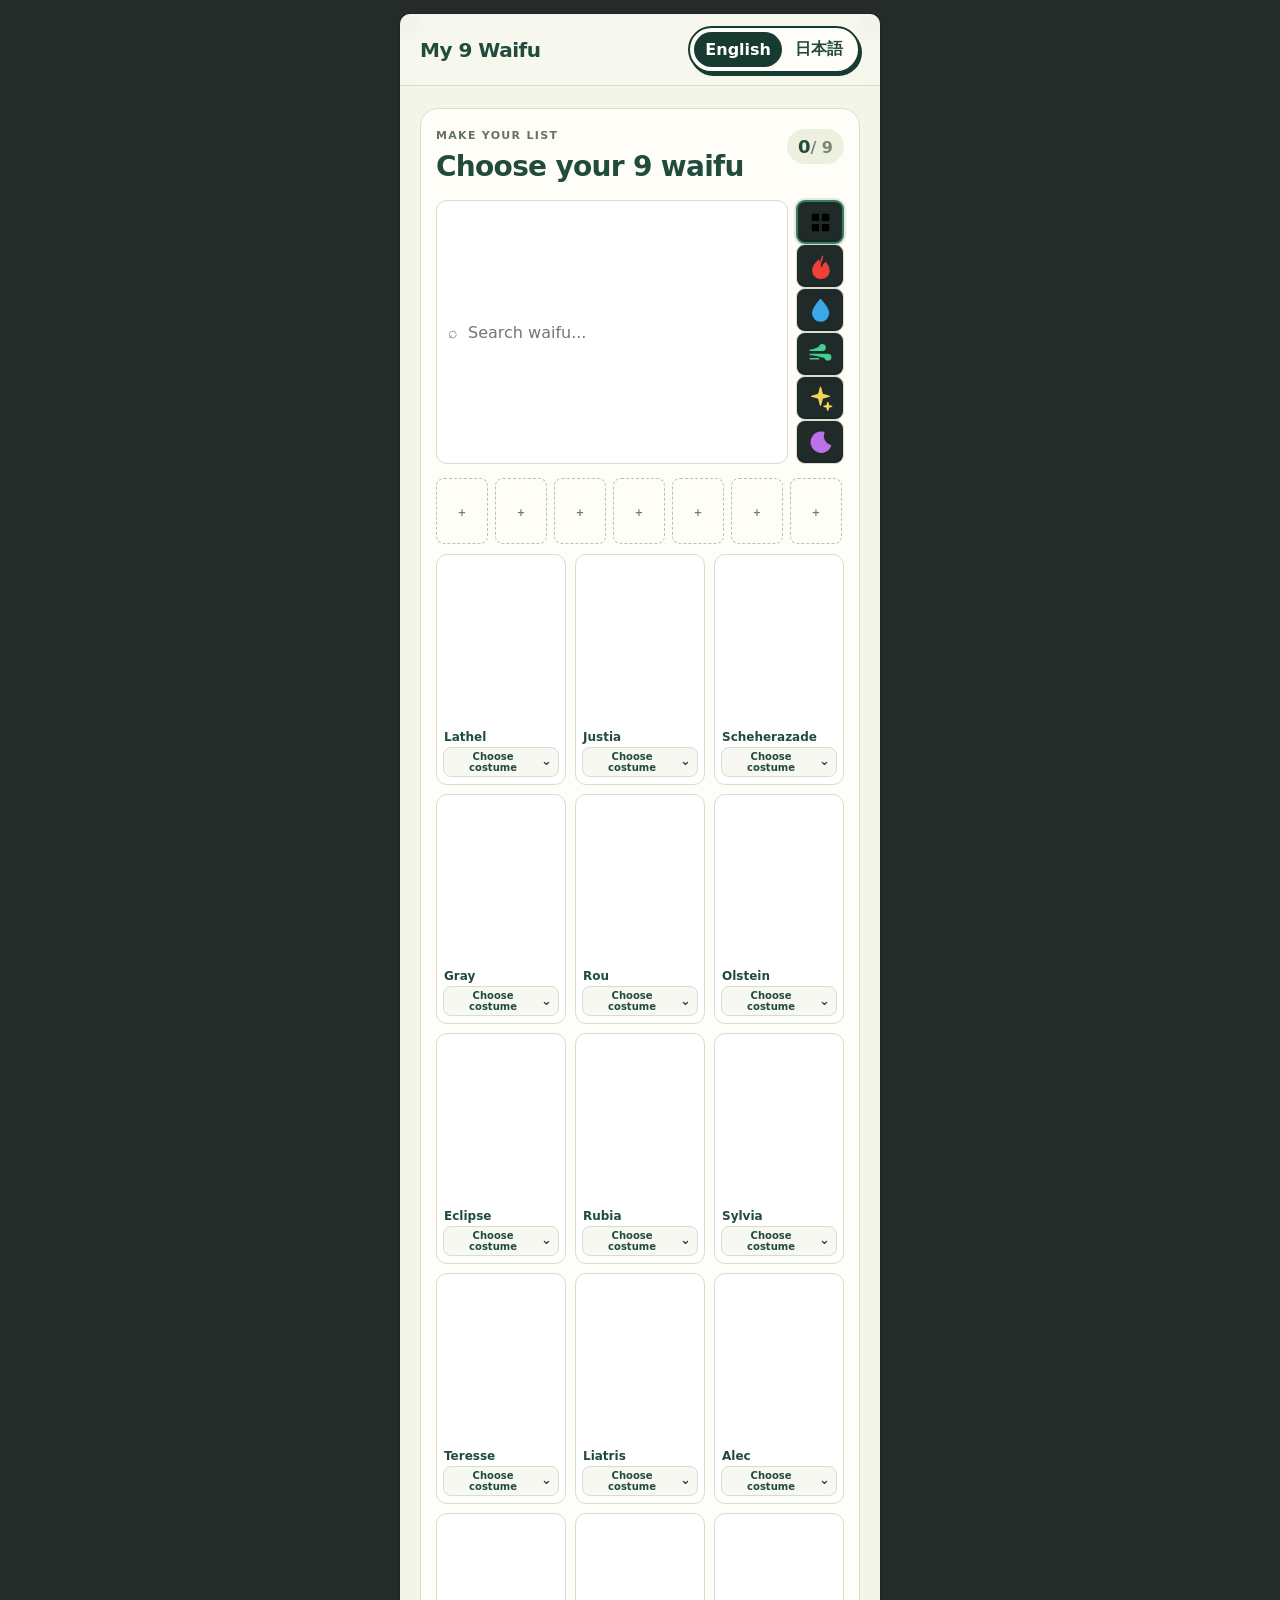
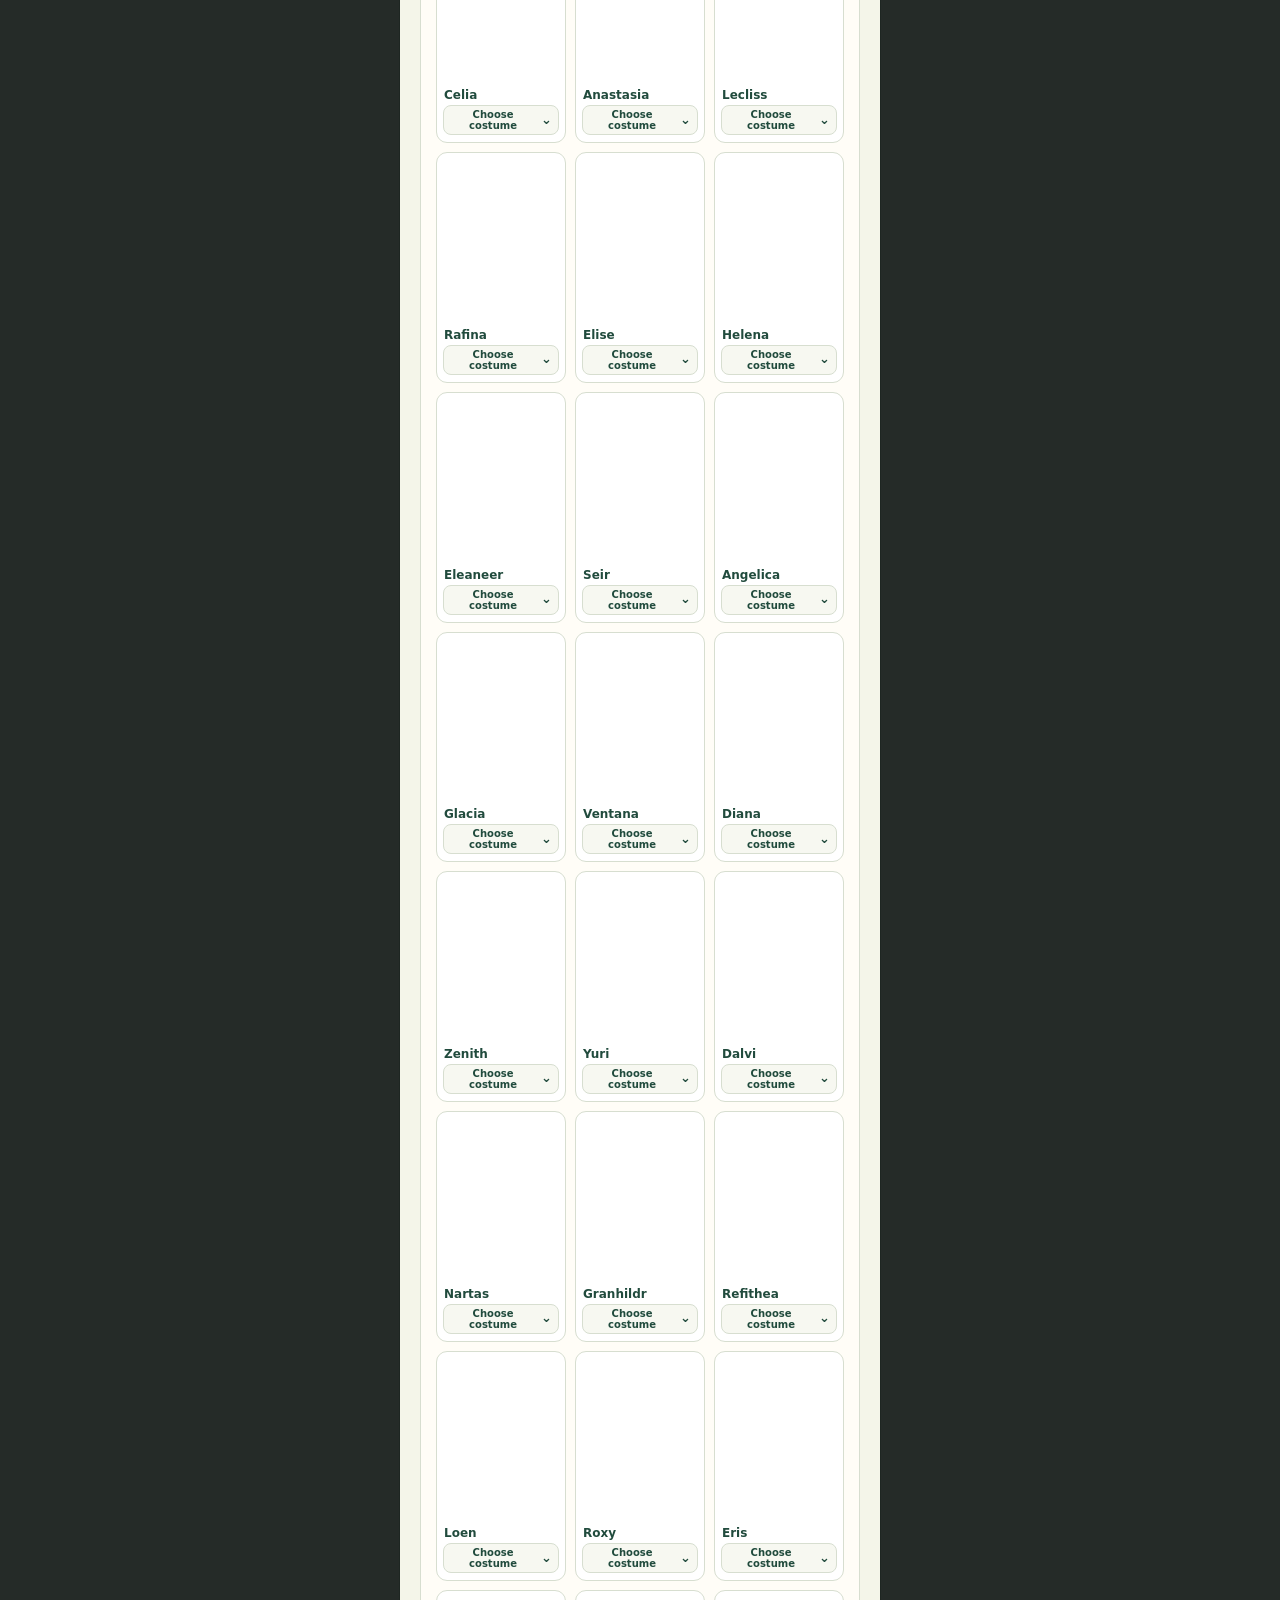
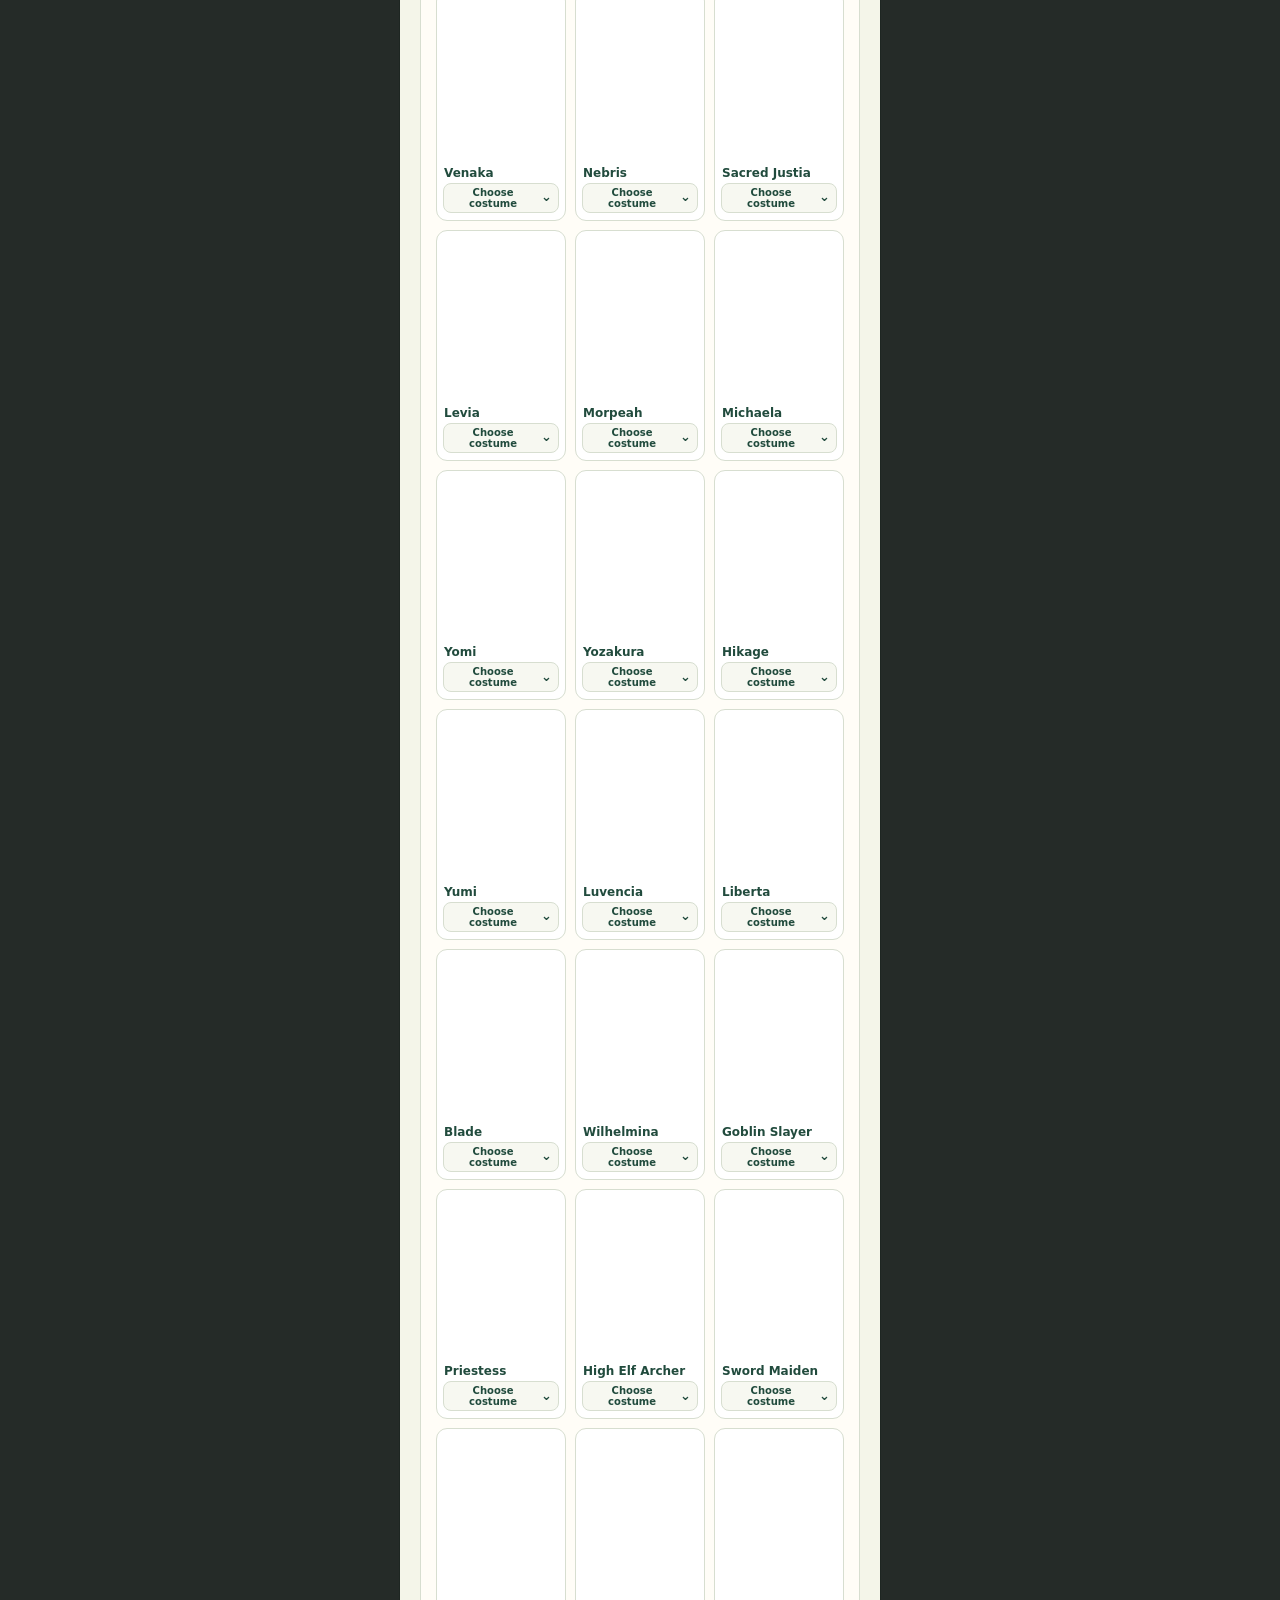
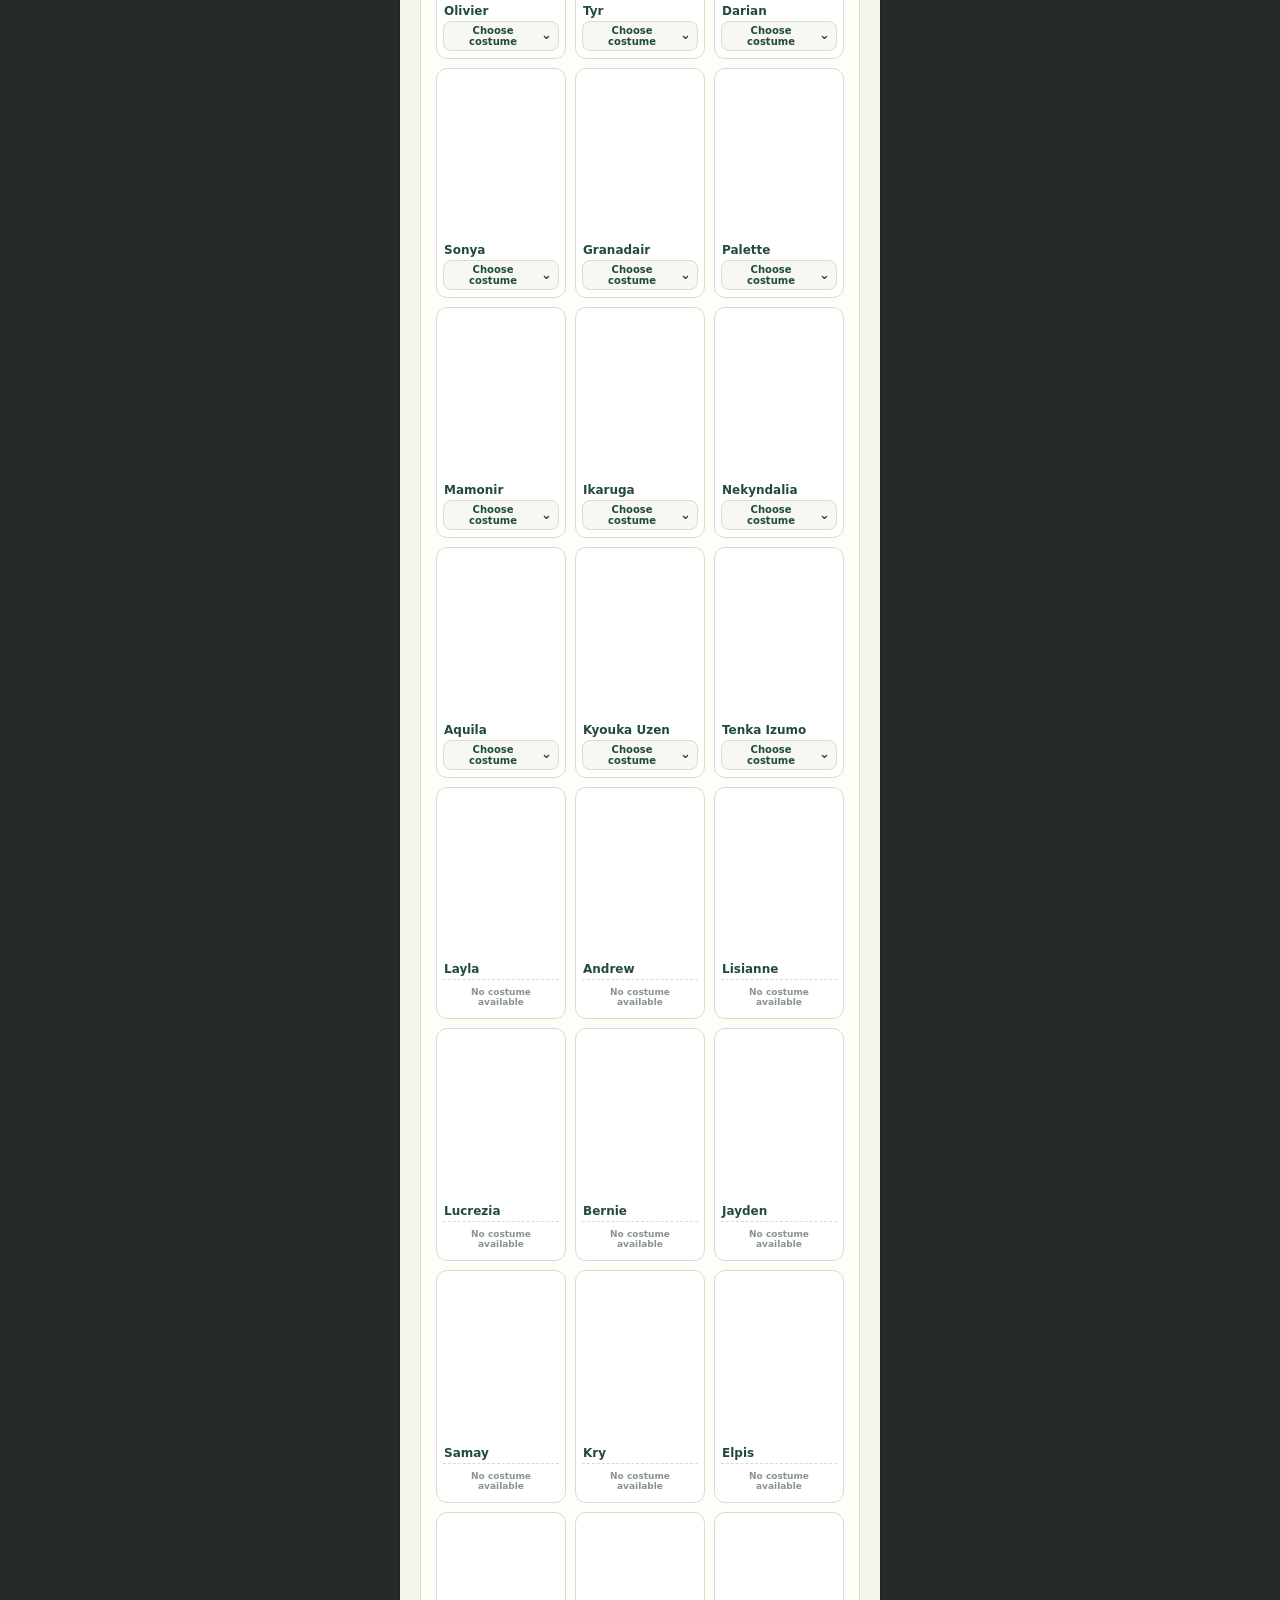
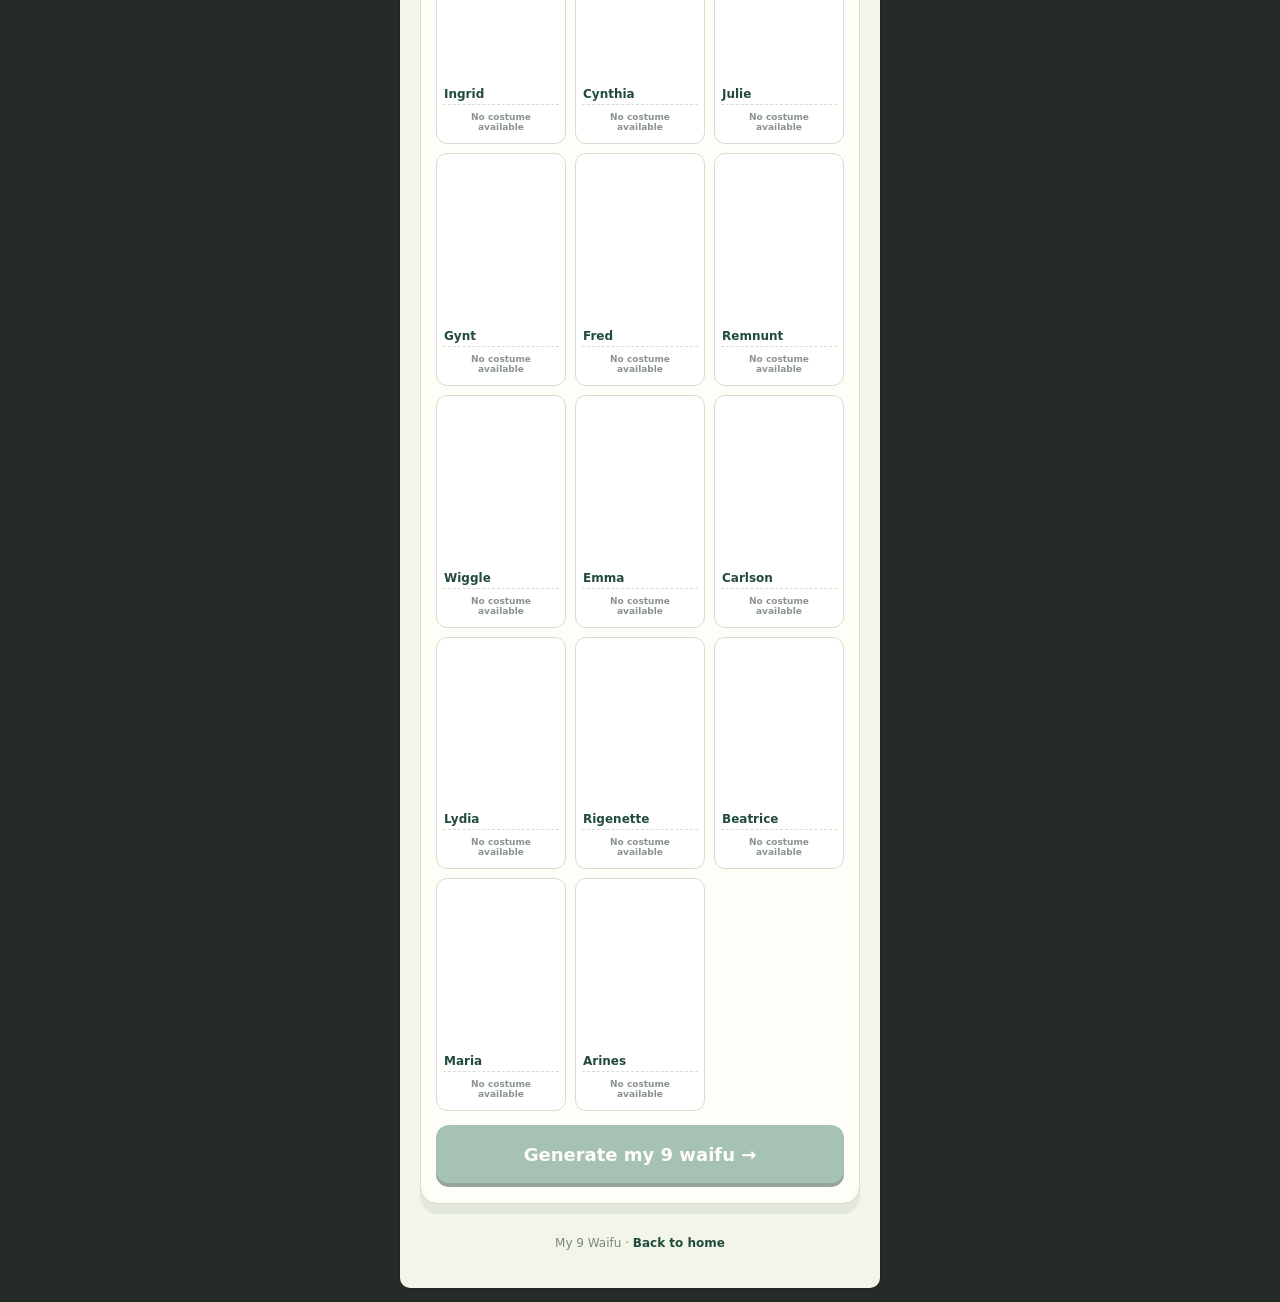
==== make.html @ 768ec880 "Add element icon filters" ====
<!doctype html>
<html lang="en">
<head>
  <meta charset="utf-8">
  <meta name="viewport" content="width=device-width,initial-scale=1,viewport-fit=cover">
  <meta name="theme-color" content="#173b31">
  <meta name="description" content="Make your own My 9 Waifu list.">
  <meta property="og:title" content="Make Your 9 Waifu">
  <meta property="og:description" content="Choose 9 waifu and create your own image.">
  <meta property="og:type" content="website">
  <title>Make Your 9 Waifu</title>
  <link rel="stylesheet" href="assets/style.css">
</head>
<body>
  <main class="app-shell">
    <header class="topbar">
      <a class="brand" href="./">My 9 Waifu</a>
      <div class="language-switch" aria-label="Language">
        <button class="lang active" data-lang="en">English</button>
        <button class="lang" data-lang="jp">日本語</button>
      </div>
    </header>

    <section class="section make-section">
      <div class="section-heading">
        <div>
          <p class="eyebrow small" data-i18n="chooseEyebrow">MAKE YOUR LIST</p>
          <h1 class="make-title" data-i18n="chooseTitle">Choose your 9 waifu</h1>
        </div>
        <div class="counter"><strong id="selectedCount">0</strong><span>/ 9</span></div>
      </div>
      <div class="toolbar">
        <label class="search-box">
          <span>⌕</span>
          <input id="searchInput" type="search" autocomplete="off" placeholder="Search waifu..." data-i18n-placeholder="searchPlaceholder">
        </label>
        <div class="element-filter" id="elementFilter" data-value="all" aria-label="Filter by element" role="group">
          <button class="element-btn active" type="button" data-element="all" aria-label="All elements" title="All elements">
            <span class="element-icon all-icon"><svg viewBox="0 0 24 24" aria-hidden="true"><path d="M5 5h5v5H5zM14 5h5v5h-5zM5 14h5v5H5zM14 14h5v5h-5z"/></svg></span>
          </button>
          <button class="element-btn fire" type="button" data-element="fire" aria-label="Fire" title="Fire">
            <span class="element-icon"><svg viewBox="0 0 24 24" aria-hidden="true"><path d="M13.8 2.8c.3 4.1-2.8 5.2-2.4 8.1.2 1.3 1.2 2.2 2.4 2.8-.2-2.4 1.4-4 2.8-5.2 1.8 2 3.1 4.2 3.1 7 0 4.5-3.2 7-7.4 7s-7.2-2.6-7.2-7c0-3.6 2.2-6.3 5.5-9.1-.2 2.2.2 3.7 1.2 4.7-.1-3.1 1.1-5.9 2-8.3z"/></svg></span>
          </button>
          <button class="element-btn water" type="button" data-element="water" aria-label="Water" title="Water">
            <span class="element-icon"><svg viewBox="0 0 24 24" aria-hidden="true"><path d="M12 2.5S5.2 10.1 5.2 14.3A6.8 6.8 0 0 0 19 14.3C19 10.1 12 2.5 12 2.5z"/></svg></span>
          </button>
          <button class="element-btn wind" type="button" data-element="wind" aria-label="Wind" title="Wind">
            <span class="element-icon"><svg viewBox="0 0 24 24" aria-hidden="true"><path d="M3 8.2h10.2c1.7 0 2.8-1 2.8-2.3S14.9 3.5 13.5 3.5c-1 0-1.8.5-2.2 1.3M3 12h15.2c1.7 0 2.8 1 2.8 2.3s-1.1 2.4-2.5 2.4c-1 0-1.8-.5-2.2-1.3M3 15.8h7.3"/></svg></span>
          </button>
          <button class="element-btn light" type="button" data-element="light" aria-label="Light" title="Light">
            <span class="element-icon"><svg viewBox="0 0 24 24" aria-hidden="true"><path d="m12 2 1.7 6.3L20 10l-6.3 1.7L12 18l-1.7-6.3L4 10l6.3-1.7L12 2zm6.5 13.5.8 2.7 2.7.8-2.7.8-.8 2.7-.8-2.7-2.7-.8 2.7-.8.8-2.7z"/></svg></span>
          </button>
          <button class="element-btn dark" type="button" data-element="dark" aria-label="Dark" title="Dark">
            <span class="element-icon"><svg viewBox="0 0 24 24" aria-hidden="true"><path d="M14.8 3.2a8.8 8.8 0 1 0 6 11.8A8.9 8.9 0 0 1 14.8 3.2z"/><path d="M8.2 7.3c2.2 1.2 3.4 3.1 3.4 5.3s-1.2 4.1-3.4 5.3c3.9.2 6.7-2.1 6.7-5.3s-2.8-5.5-6.7-5.3z"/></svg></span>
          </button>
        </div>
      </div>
      <div class="selection-strip" id="selectionStrip" aria-live="polite"></div>
      <div class="character-grid" id="characterGrid"></div>
      <div class="bottom-action">
        <button id="generateBtn" class="primary-btn" disabled data-i18n="generateBtn">Generate my 9 waifu →</button>
      </div>
    </section>

    <footer>My 9 Waifu · <a href="./">Back to home</a></footer>
  </main>


  <div class="modal hidden" id="costumeModal" role="dialog" aria-modal="true" aria-labelledby="costumeModalTitle">
    <div class="modal-backdrop" id="costumeModalBackdrop"></div>
    <div class="modal-card costume-modal-card">
      <div class="result-head">
        <div>
          <p class="eyebrow small">COSTUME</p>
          <h2 id="costumeModalTitle">Choose costume</h2>
        </div>
        <button class="close-btn" id="closeCostumeModal" aria-label="Close">×</button>
      </div>
      <div class="costume-list" id="costumeModalList"></div>
    </div>
  </div>

  <div class="modal hidden" id="resultModal" role="dialog" aria-modal="true" aria-labelledby="resultTitle">
    <div class="modal-backdrop"></div>
    <div class="modal-card result-card">
      <div class="result-head">
        <div>
          <p class="eyebrow small">YOUR RESULT</p>
          <h2 id="resultTitle">My 9 Waifu</h2>
        </div>
        <button class="close-btn" id="closeResult" aria-label="Close">×</button>
      </div>
      <div class="canvas-wrap"><canvas id="resultCanvas" width="1200" height="1730"></canvas></div>
      <div class="result-actions">
        <button class="primary-btn" id="downloadBtn">Download image ↓</button>
        <button class="outline-btn" id="shareBtn">Share link ↗</button>
        <button class="text-btn" id="copyBtn">Copy share link</button>
      </div>
      <p class="muted center" id="shareStatus"></p>
    </div>
  </div>
  <script type="module" src="assets/make.js"></script>
</body>
</html>
---- assets/style.css ----
:root{
  --ink:#214b3d;--ink-2:#567064;--bg:#f4f5e9;--card:#fffdf7;--line:#d7ded0;--accent:#3c7c64;--accent-dark:#173b31;--gold:#f3d26b;--shadow:0 10px 0 rgba(32,76,61,.08);
  font-family:Inter,ui-sans-serif,system-ui,-apple-system,BlinkMacSystemFont,"Segoe UI",sans-serif;
}
*{box-sizing:border-box}html{scroll-behavior:smooth}body{margin:0;background:#252b28;color:var(--ink)}button,input,select{font:inherit}.app-shell{width:min(100%,480px);min-height:100vh;margin:auto;background:var(--bg);box-shadow:0 0 0 1px #1e2622;overflow:hidden}.topbar{height:72px;border-bottom:1px solid var(--line);display:flex;align-items:center;justify-content:space-between;padding:0 20px;background:rgba(255,255,255,.2);position:sticky;top:0;z-index:20;backdrop-filter:blur(12px)}.brand{font-weight:900;font-size:20px;letter-spacing:-.5px;color:var(--ink);text-decoration:none}.language-switch{border:2px solid var(--accent-dark);border-radius:999px;padding:4px;display:flex;gap:2px;background:#fffdf7;box-shadow:2px 3px 0 var(--accent-dark)}.lang{border:0;background:transparent;color:var(--ink);font-weight:800;padding:7px 11px;border-radius:999px;cursor:pointer}.lang.active{background:var(--accent-dark);color:#fff}.hero{text-align:center;padding:40px 21px 30px}.eyebrow{font-size:14px;letter-spacing:1px;font-weight:900;color:#647461;margin:0 0 23px}.eyebrow.small{font-size:11px;letter-spacing:1.3px;margin:0 0 8px}.hero h1{font-size:45px;line-height:1.25;letter-spacing:-1.8px;margin:0 auto 22px;font-weight:950}.hero-copy{font-size:16px;line-height:1.7;color:#5b6c62;margin:0 auto 26px;max-width:410px}.primary-btn,.outline-btn,.text-btn{display:flex;align-items:center;justify-content:center;width:100%;min-height:58px;border-radius:13px;font-weight:900;cursor:pointer;text-decoration:none;transition:.18s transform,.18s opacity}.primary-btn{border:0;background:var(--accent);color:#fff;box-shadow:0 4px 0 var(--accent-dark);font-size:18px}.primary-btn:hover{transform:translateY(-1px)}.primary-btn:active{transform:translateY(2px);box-shadow:0 2px 0 var(--accent-dark)}.primary-btn:disabled,.outline-btn:disabled{opacity:.45;cursor:not-allowed;transform:none}.primary-btn span{margin-left:9px}.secondary-link{display:inline-block;margin-top:28px;color:var(--ink);font-weight:800;text-decoration:none}.preview-card,.section{margin:18px 20px 0;background:var(--card);border:1px solid var(--line);border-radius:18px;padding:15px;box-shadow:var(--shadow)}.preview-card p{text-align:center;color:#6c7b70;font-size:13px;margin:11px 0 2px}.section{padding:20px 15px;margin-top:28px}.section-heading{display:flex;align-items:flex-start;justify-content:space-between;gap:12px}.section-heading h2{font-size:24px;letter-spacing:-.6px;margin:0 0 3px}.counter{background:#eef0df;border-radius:999px;padding:7px 11px;font-weight:900;white-space:nowrap}.counter strong{font-size:18px}.counter span{color:#7a867b}.section-kicker{display:flex;justify-content:space-between;font-size:11px;font-weight:900;letter-spacing:1px;margin:2px 1px 10px}.mini-grid{display:grid;grid-template-columns:repeat(3,1fr);gap:7px}.mini-grid img{display:block;width:100%;aspect-ratio:3/4;object-fit:cover;border-radius:7px;background:#e8ebdf}.toolbar{display:flex;gap:8px;margin:17px 0 12px}.search-box{display:flex;align-items:center;gap:8px;flex:1;border:1px solid var(--line);border-radius:11px;background:#fff;padding:0 11px;color:#7a887d}.search-box input{border:0;outline:0;width:100%;height:44px;background:transparent;color:var(--ink)}select{border:1px solid var(--line);border-radius:11px;background:#fff;color:var(--ink);padding:0 8px;max-width:112px}.character-grid{display:grid;grid-template-columns:repeat(3,1fr);gap:9px}.character-card{position:relative;border:1px solid var(--line);border-radius:11px;background:#fff;overflow:hidden;cursor:pointer;min-width:0}.character-card.selected{outline:3px solid var(--accent);outline-offset:-3px}.character-card.selected:after{content:'✓';position:absolute;top:6px;right:6px;width:25px;height:25px;border-radius:50%;background:var(--accent-dark);color:#fff;display:grid;place-items:center;font-weight:900;font-size:14px}.character-card img{display:block;width:100%;aspect-ratio:3/4;object-fit:cover;background:#e8ebdf}.character-name{padding:8px 7px 9px;font-weight:800;font-size:12px;white-space:nowrap;overflow:hidden;text-overflow:ellipsis}.selection-strip{display:flex;gap:7px;overflow-x:auto;padding:2px 0 10px;scrollbar-width:none}.selection-strip::-webkit-scrollbar{display:none}.slot{flex:0 0 52px;text-align:center;cursor:pointer}.slot img{width:52px;height:66px;object-fit:cover;border-radius:8px;border:2px solid var(--line);display:block}.slot span{display:block;font-size:10px;font-weight:900;margin-top:3px;color:#6d7b70}.slot.empty{height:66px;border:1px dashed #b8c3b5;border-radius:8px;display:grid;place-items:center;color:#98a297;font-size:18px}.bottom-action{display:grid;gap:9px;margin-top:14px}.outline-btn{border:2px solid var(--accent-dark);background:#fffdf7;color:var(--ink);min-height:50px;font-size:14px}.text-btn{border:0;background:transparent;color:var(--ink);min-height:40px}.popular{padding-bottom:9px}.muted{color:#718076;font-size:13px;margin:0}.top-badge{font-size:11px;font-weight:900;background:#f1eacb;padding:5px 8px;border-radius:5px}.popular-list{margin-top:16px}.popular-row{display:grid;grid-template-columns:42px 48px 1fr auto;align-items:center;gap:9px;padding:10px 0;border-bottom:1px solid var(--line)}.popular-row:last-child{border-bottom:0}.rank{font-size:18px;font-weight:900;text-align:center;color:#65756a}.rank.top{width:34px;height:34px;border-radius:50%;display:grid;place-items:center;background:var(--gold);color:var(--ink)}.popular-row img{width:48px;height:58px;object-fit:cover;border-radius:6px}.popular-name{font-size:14px;font-weight:850;line-height:1.25}.votes{font-size:11px;color:#718076;white-space:nowrap}footer{text-align:center;color:#7b887e;font-size:12px;padding:32px 20px 38px}.modal{position:fixed;inset:0;z-index:100;display:grid;place-items:end center}.modal.hidden{display:none}.modal-backdrop{position:absolute;inset:0;background:rgba(16,29,24,.62);backdrop-filter:blur(4px)}.modal-card{position:relative;width:min(100%,480px);max-height:90vh;overflow:auto;background:var(--card);border-radius:22px 22px 0 0;padding:24px 18px 20px;box-shadow:0 -10px 40px rgba(0,0,0,.18)}.close-btn{position:absolute;right:15px;top:13px;width:36px;height:36px;border:0;border-radius:50%;background:#edf0e7;color:var(--ink);font-size:24px;cursor:pointer}.modal-card h2{margin:0 0 17px;font-size:25px}.costume-list{display:grid;grid-template-columns:repeat(3,1fr);gap:10px}.costume-option{border:1px solid var(--line);background:#fff;border-radius:10px;overflow:hidden;padding:0;cursor:pointer;text-align:left}.costume-option.active{outline:3px solid var(--accent)}.costume-option img{width:100%;aspect-ratio:3/4;object-fit:cover;display:block}.costume-option span{display:block;font-size:11px;font-weight:800;padding:7px}.result-card{max-height:96vh;padding:18px}.result-head{display:flex;justify-content:space-between;align-items:flex-start;padding-right:38px}.canvas-wrap{background:#e7eadf;border-radius:12px;overflow:hidden;margin:10px 0}.canvas-wrap canvas{display:block;width:100%;height:auto}.result-actions{display:grid;gap:8px}.center{text-align:center}.hidden{display:none!important}@media(min-width:481px){.app-shell{margin:14px auto;border-radius:10px;min-height:calc(100vh - 28px)}.topbar{position:sticky}.modal{place-items:center}.modal-card{border-radius:22px;max-height:88vh}.result-card{width:min(92vw,620px)}}
.make-title{font-size:28px;letter-spacing:-.7px;margin:0}.make-section{margin-top:22px;min-height:calc(100vh - 150px)}footer a{color:var(--ink);font-weight:800;text-decoration:none}

/* Inline costume picker: stays directly under each character image. */
.character-card{cursor:default;overflow:visible;padding-bottom:7px}
.character-main{display:block;width:100%;padding:0;border:0;background:transparent;color:inherit;text-align:left;cursor:pointer}
.character-main img{border-radius:10px 10px 0 0}
.character-card.selected .character-main{background:#f5f7ee}
.character-card.selected .character-main .character-name{color:var(--accent-dark)}
.costume-trigger{display:flex;align-items:center;justify-content:center;gap:5px;width:calc(100% - 12px);margin:2px 6px 0;min-height:30px;border:1px solid var(--line);border-radius:8px;background:#f7f8f1;color:var(--ink);font-size:10px;font-weight:900;cursor:pointer}
.costume-trigger span{font-size:13px;line-height:1;transform:translateY(-1px)}
.inline-costumes{display:grid;grid-template-columns:repeat(2,1fr);gap:5px;padding:7px 6px 0}
.costume-option-inline{min-width:0;border:1px solid var(--line);border-radius:7px;background:#fff;padding:0;overflow:hidden;cursor:pointer;text-align:left}
.costume-option-inline.active{outline:2px solid var(--accent);outline-offset:-2px}
.costume-option-inline img{display:block;width:100%;aspect-ratio:3/4;object-fit:cover;background:#e8ebdf}
.costume-option-inline span{display:block;padding:4px 4px 5px;font-size:9px;font-weight:800;line-height:1.15;white-space:nowrap;overflow:hidden;text-overflow:ellipsis}
.no-costume{margin:2px 6px 0;padding:7px 5px 4px;text-align:center;color:#8a958c;font-size:9px;font-weight:800;border-top:1px dashed var(--line)}
.character-card.selected:after{z-index:5;pointer-events:none}
@media(max-width:360px){.character-grid{gap:7px}.inline-costumes{grid-template-columns:1fr}.costume-option-inline span{font-size:8px}}
\n\n/* Costume picker modal: character cards stay compact; costumes open in a popup. */\nbody.modal-open{overflow:hidden}\n.costume-modal-card{width:min(92vw,460px);max-height:88vh;padding:20px 16px 18px}\n.costume-modal-card .result-head{margin-bottom:14px}\n.costume-modal-card h2{font-size:21px;margin:0}\n.costume-list{grid-template-columns:repeat(3,1fr);gap:9px}\n.costume-option{transition:transform .12s ease,outline-color .12s ease}\n.costume-option:active{transform:scale(.98)}\n.costume-option.active{outline:3px solid var(--accent);outline-offset:-3px}\n@media(max-width:360px){.costume-list{grid-template-columns:repeat(2,1fr)}}\n
/* Element filter buttons */
.element-filter{display:flex;gap:6px;flex:0 0 auto;overflow-x:auto;padding:1px 1px 3px;scrollbar-width:none}
.element-filter::-webkit-scrollbar{display:none}
.element-btn{position:relative;flex:0 0 48px;width:48px;height:44px;border:1px solid #d7ded0;border-radius:9px;background:#202b29;display:grid;place-items:center;padding:0;cursor:pointer;box-shadow:inset 0 -2px 0 rgba(0,0,0,.14);transition:.15s transform,.15s border-color,.15s box-shadow}
.element-btn:active{transform:scale(.96)}
.element-btn.active{border:2px solid var(--accent);box-shadow:0 0 0 2px rgba(60,124,100,.15),inset 0 -2px 0 rgba(0,0,0,.14)}
.element-icon{display:grid;place-items:center;width:28px;height:28px}
.element-icon svg{width:27px;height:27px;display:block;fill:currentColor;stroke:currentColor;stroke-width:1.5;stroke-linecap:round;stroke-linejoin:round}
.element-btn.fire{color:#ef4039}.element-btn.water{color:#3aa9e8}.element-btn.wind{color:#43cf92}.element-btn.light{color:#f2d35e}.element-btn.dark{color:#bd71e8}.element-btn.all-icon{color:#dbe4dc}
.element-btn.fire .element-icon svg,.element-btn.light .element-icon svg{stroke-width:1.1}
@media(max-width:420px){.toolbar{display:block}.search-box{margin-bottom:8px}.element-filter{width:100%;justify-content:space-between}.element-btn{flex:1 1 0;width:auto;min-width:42px}}
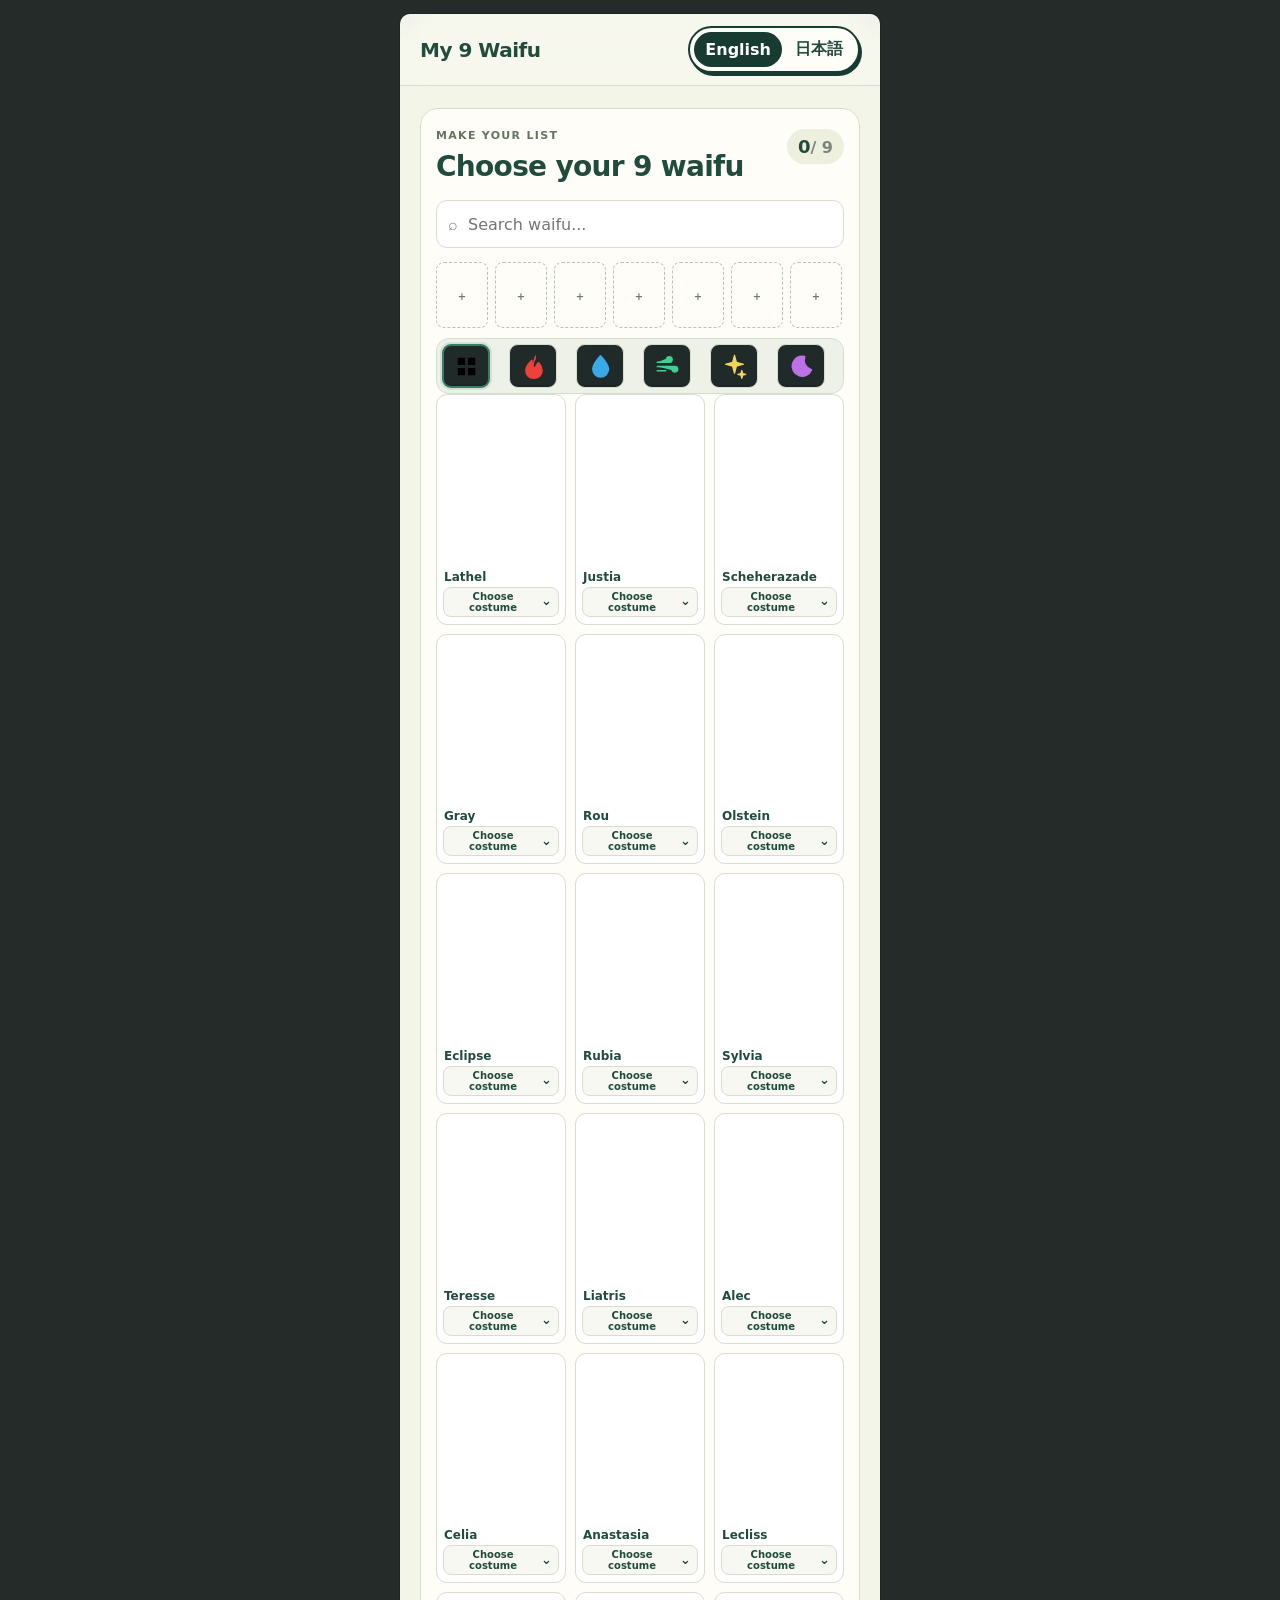
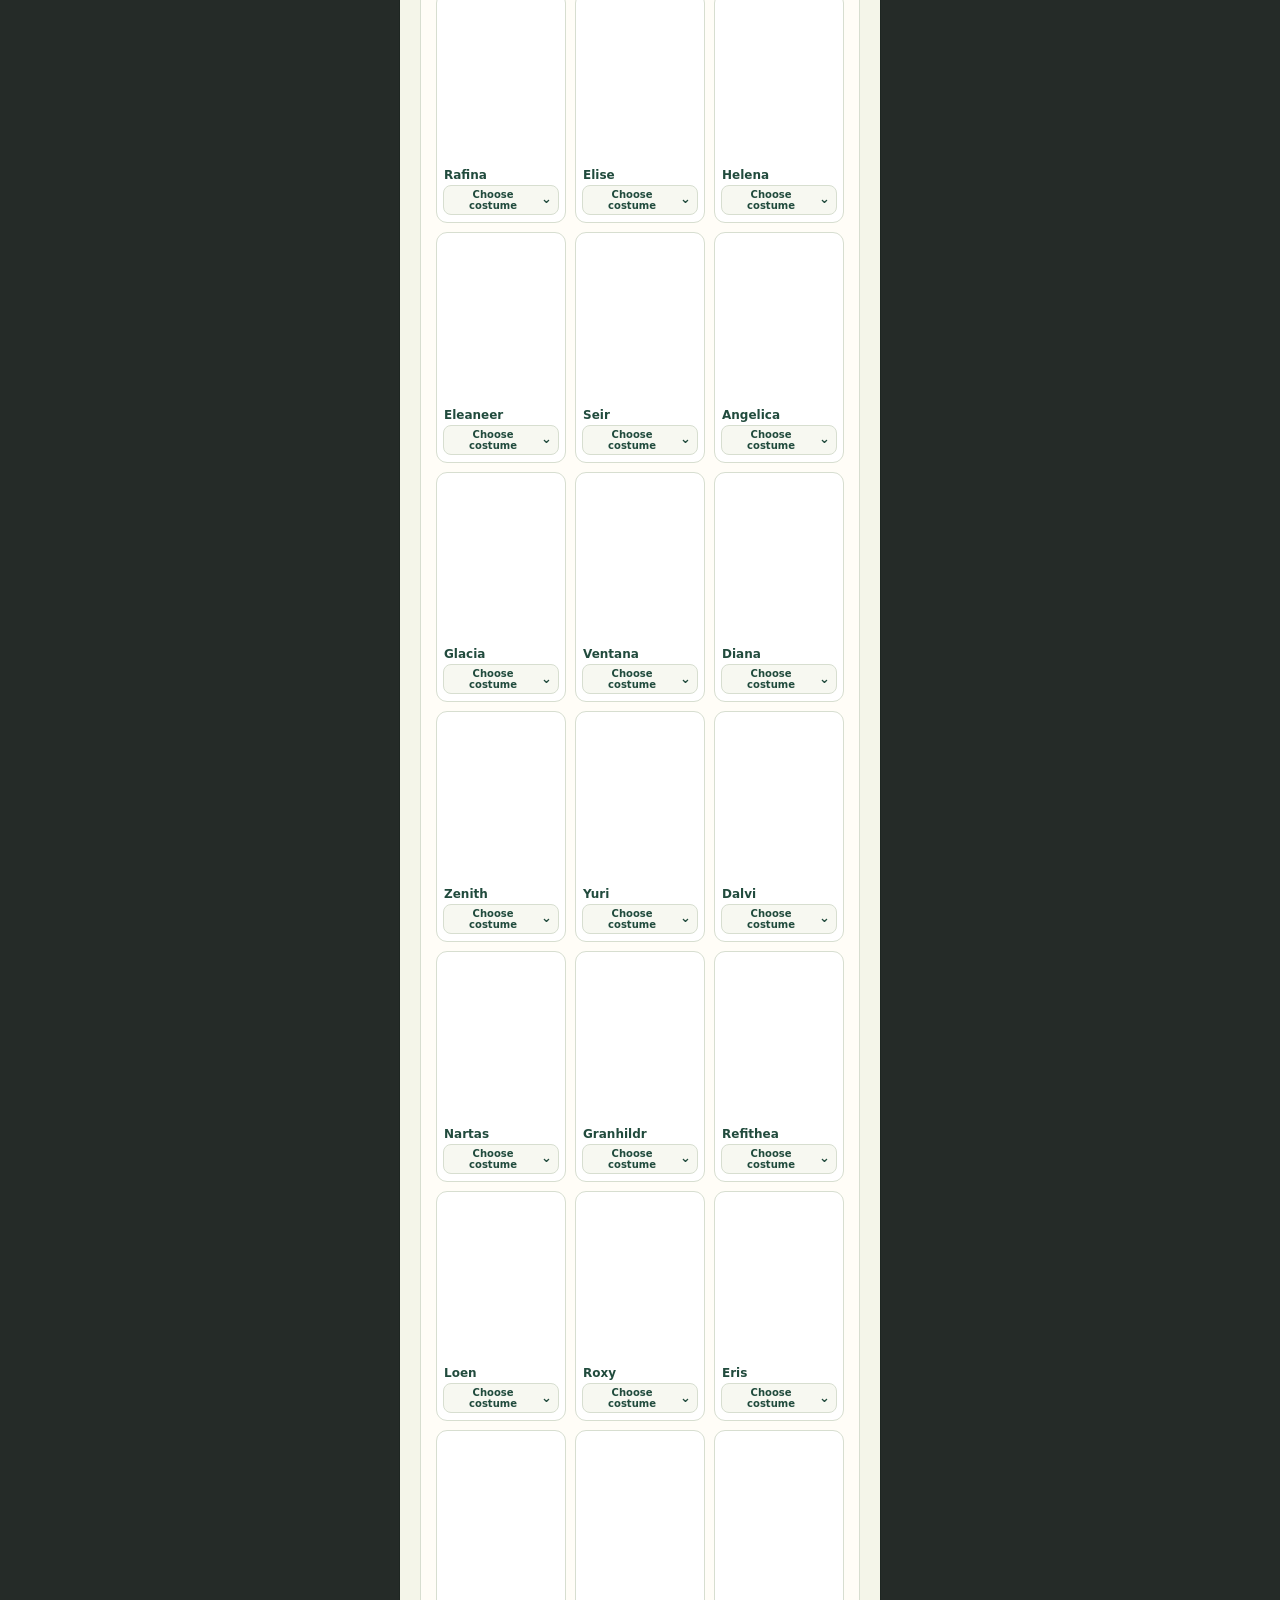
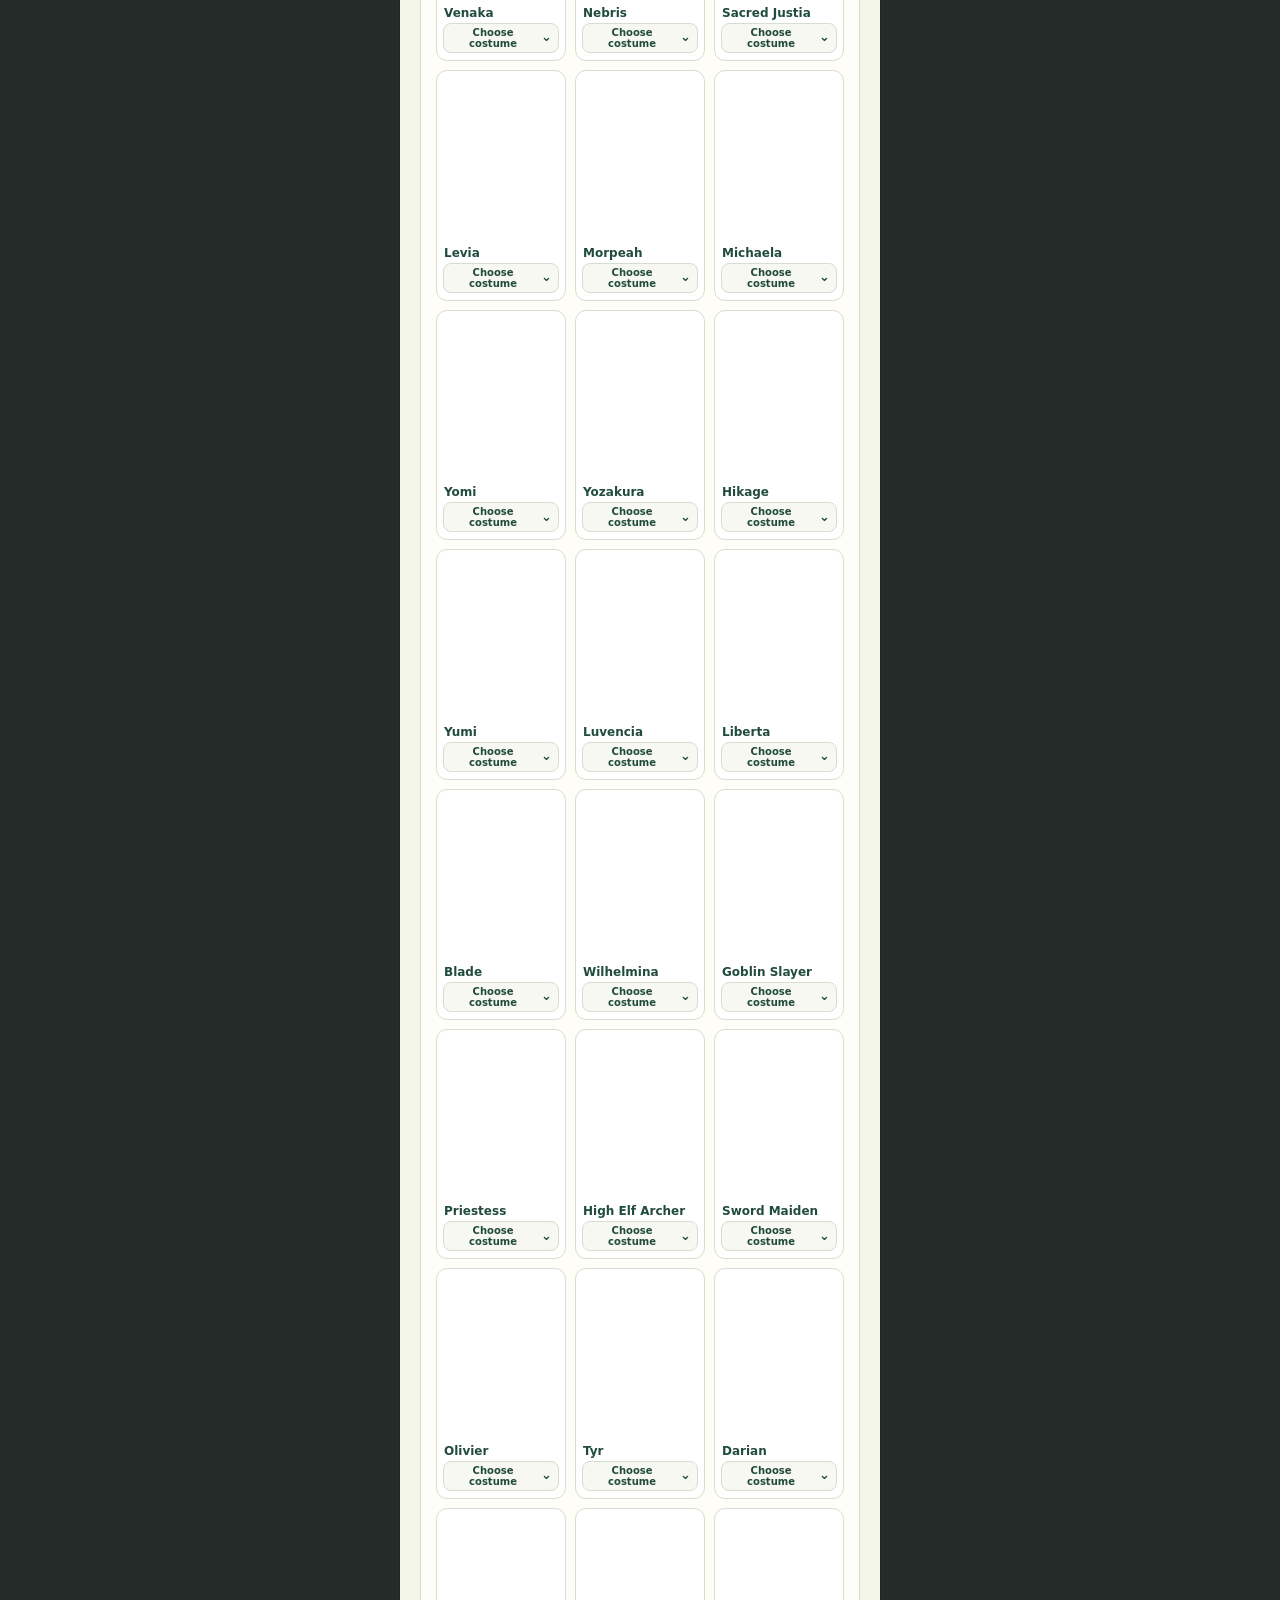
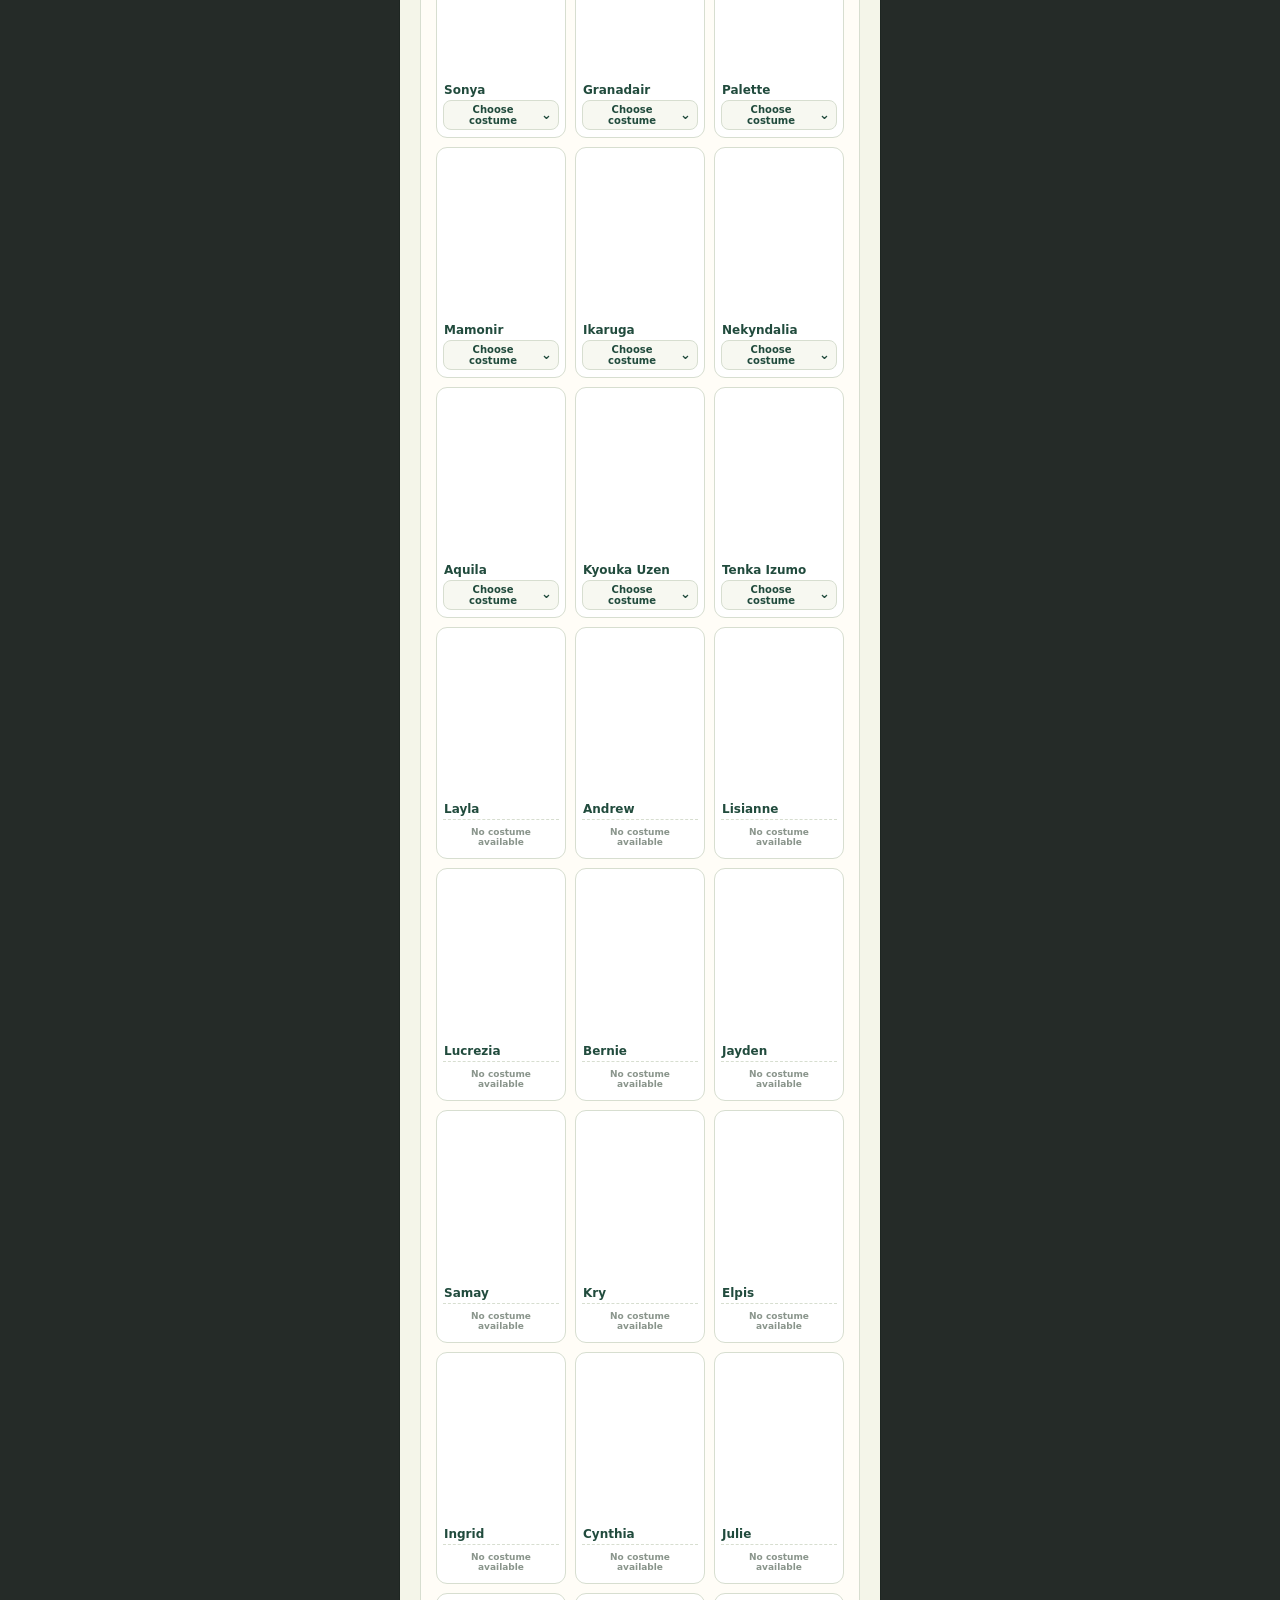
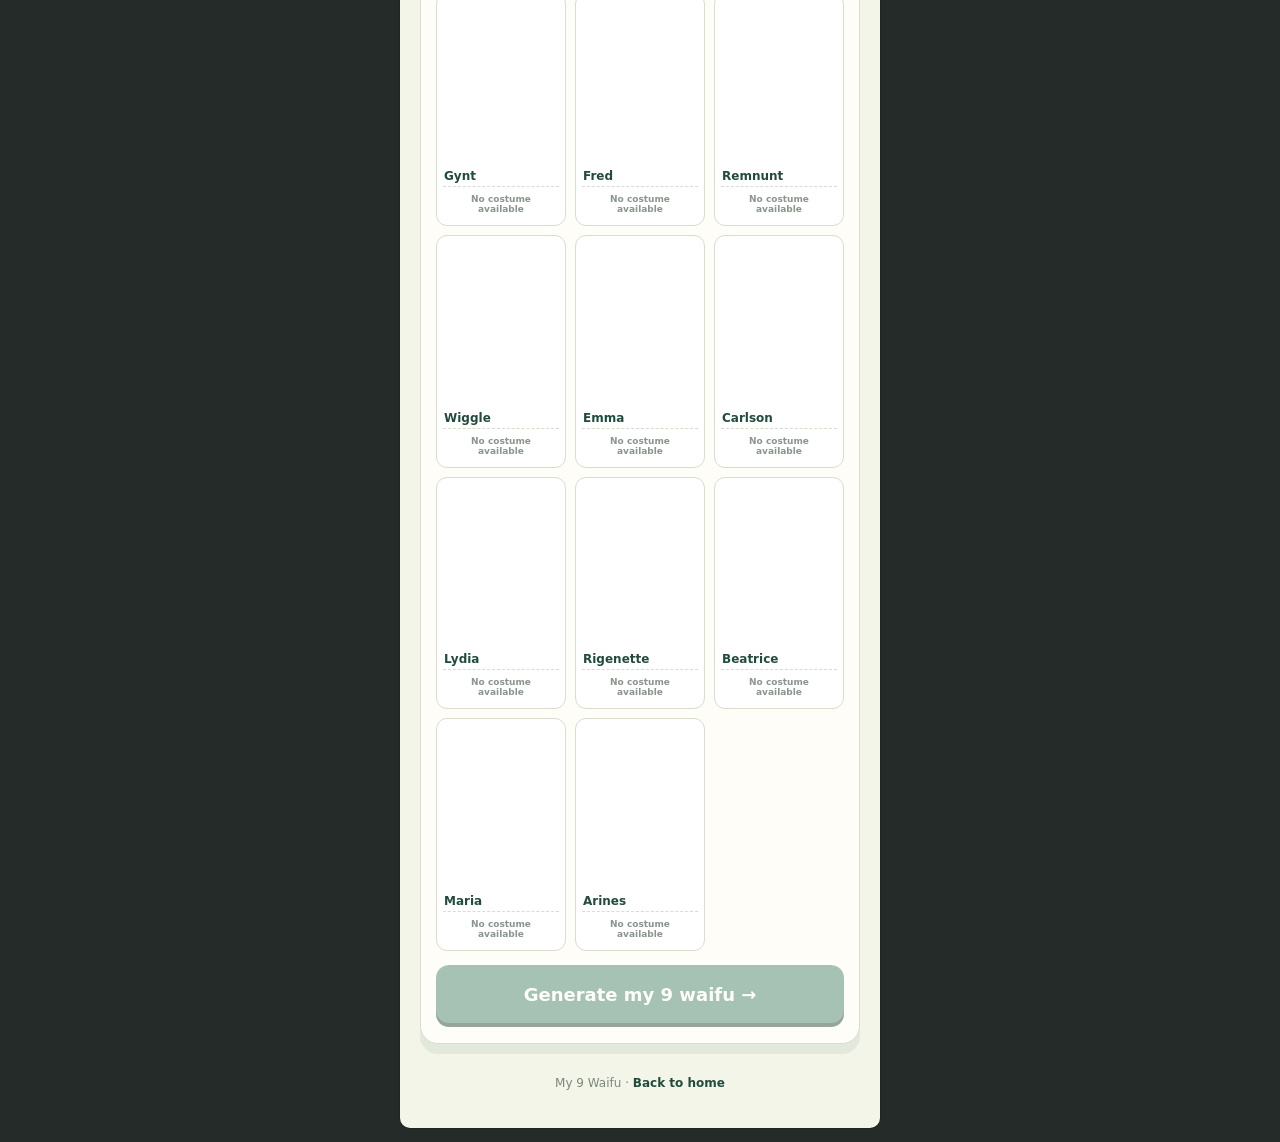
==== commit 08ab6d83: "Update make.html" ====
--- a/make.html
+++ b/make.html
@@ -34,7 +34,11 @@
           <span>⌕</span>
           <input id="searchInput" type="search" autocomplete="off" placeholder="Search waifu..." data-i18n-placeholder="searchPlaceholder">
         </label>
-        <div class="element-filter" id="elementFilter" data-value="all" aria-label="Filter by element" role="group">
+       
+      </div>
+      <div class="selection-strip" id="selectionStrip" aria-live="polite"></div>
+
+       <div class="element-filter" id="elementFilter" data-value="all" aria-label="Filter by element" role="group">
           <button class="element-btn active" type="button" data-element="all" aria-label="All elements" title="All elements">
             <span class="element-icon all-icon"><svg viewBox="0 0 24 24" aria-hidden="true"><path d="M5 5h5v5H5zM14 5h5v5h-5zM5 14h5v5H5zM14 14h5v5h-5z"/></svg></span>
           </button>
@@ -54,8 +58,7 @@
             <span class="element-icon"><svg viewBox="0 0 24 24" aria-hidden="true"><path d="M14.8 3.2a8.8 8.8 0 1 0 6 11.8A8.9 8.9 0 0 1 14.8 3.2z"/><path d="M8.2 7.3c2.2 1.2 3.4 3.1 3.4 5.3s-1.2 4.1-3.4 5.3c3.9.2 6.7-2.1 6.7-5.3s-2.8-5.5-6.7-5.3z"/></svg></span>
           </button>
         </div>
-      </div>
-      <div class="selection-strip" id="selectionStrip" aria-live="polite"></div>
+      
       <div class="character-grid" id="characterGrid"></div>
       <div class="bottom-action">
         <button id="generateBtn" class="primary-btn" disabled data-i18n="generateBtn">Generate my 9 waifu →</button>
--- a/assets/style.css
+++ b/assets/style.css
@@ -2,7 +2,7 @@
   --ink:#214b3d;--ink-2:#567064;--bg:#f4f5e9;--card:#fffdf7;--line:#d7ded0;--accent:#3c7c64;--accent-dark:#173b31;--gold:#f3d26b;--shadow:0 10px 0 rgba(32,76,61,.08);
   font-family:Inter,ui-sans-serif,system-ui,-apple-system,BlinkMacSystemFont,"Segoe UI",sans-serif;
 }
-*{box-sizing:border-box}html{scroll-behavior:smooth}body{margin:0;background:#252b28;color:var(--ink)}button,input,select{font:inherit}.app-shell{width:min(100%,480px);min-height:100vh;margin:auto;background:var(--bg);box-shadow:0 0 0 1px #1e2622;overflow:hidden}.topbar{height:72px;border-bottom:1px solid var(--line);display:flex;align-items:center;justify-content:space-between;padding:0 20px;background:rgba(255,255,255,.2);position:sticky;top:0;z-index:20;backdrop-filter:blur(12px)}.brand{font-weight:900;font-size:20px;letter-spacing:-.5px;color:var(--ink);text-decoration:none}.language-switch{border:2px solid var(--accent-dark);border-radius:999px;padding:4px;display:flex;gap:2px;background:#fffdf7;box-shadow:2px 3px 0 var(--accent-dark)}.lang{border:0;background:transparent;color:var(--ink);font-weight:800;padding:7px 11px;border-radius:999px;cursor:pointer}.lang.active{background:var(--accent-dark);color:#fff}.hero{text-align:center;padding:40px 21px 30px}.eyebrow{font-size:14px;letter-spacing:1px;font-weight:900;color:#647461;margin:0 0 23px}.eyebrow.small{font-size:11px;letter-spacing:1.3px;margin:0 0 8px}.hero h1{font-size:45px;line-height:1.25;letter-spacing:-1.8px;margin:0 auto 22px;font-weight:950}.hero-copy{font-size:16px;line-height:1.7;color:#5b6c62;margin:0 auto 26px;max-width:410px}.primary-btn,.outline-btn,.text-btn{display:flex;align-items:center;justify-content:center;width:100%;min-height:58px;border-radius:13px;font-weight:900;cursor:pointer;text-decoration:none;transition:.18s transform,.18s opacity}.primary-btn{border:0;background:var(--accent);color:#fff;box-shadow:0 4px 0 var(--accent-dark);font-size:18px}.primary-btn:hover{transform:translateY(-1px)}.primary-btn:active{transform:translateY(2px);box-shadow:0 2px 0 var(--accent-dark)}.primary-btn:disabled,.outline-btn:disabled{opacity:.45;cursor:not-allowed;transform:none}.primary-btn span{margin-left:9px}.secondary-link{display:inline-block;margin-top:28px;color:var(--ink);font-weight:800;text-decoration:none}.preview-card,.section{margin:18px 20px 0;background:var(--card);border:1px solid var(--line);border-radius:18px;padding:15px;box-shadow:var(--shadow)}.preview-card p{text-align:center;color:#6c7b70;font-size:13px;margin:11px 0 2px}.section{padding:20px 15px;margin-top:28px}.section-heading{display:flex;align-items:flex-start;justify-content:space-between;gap:12px}.section-heading h2{font-size:24px;letter-spacing:-.6px;margin:0 0 3px}.counter{background:#eef0df;border-radius:999px;padding:7px 11px;font-weight:900;white-space:nowrap}.counter strong{font-size:18px}.counter span{color:#7a867b}.section-kicker{display:flex;justify-content:space-between;font-size:11px;font-weight:900;letter-spacing:1px;margin:2px 1px 10px}.mini-grid{display:grid;grid-template-columns:repeat(3,1fr);gap:7px}.mini-grid img{display:block;width:100%;aspect-ratio:3/4;object-fit:cover;border-radius:7px;background:#e8ebdf}.toolbar{display:flex;gap:8px;margin:17px 0 12px}.search-box{display:flex;align-items:center;gap:8px;flex:1;border:1px solid var(--line);border-radius:11px;background:#fff;padding:0 11px;color:#7a887d}.search-box input{border:0;outline:0;width:100%;height:44px;background:transparent;color:var(--ink)}select{border:1px solid var(--line);border-radius:11px;background:#fff;color:var(--ink);padding:0 8px;max-width:112px}.character-grid{display:grid;grid-template-columns:repeat(3,1fr);gap:9px}.character-card{position:relative;border:1px solid var(--line);border-radius:11px;background:#fff;overflow:hidden;cursor:pointer;min-width:0}.character-card.selected{outline:3px solid var(--accent);outline-offset:-3px}.character-card.selected:after{content:'✓';position:absolute;top:6px;right:6px;width:25px;height:25px;border-radius:50%;background:var(--accent-dark);color:#fff;display:grid;place-items:center;font-weight:900;font-size:14px}.character-card img{display:block;width:100%;aspect-ratio:3/4;object-fit:cover;background:#e8ebdf}.character-name{padding:8px 7px 9px;font-weight:800;font-size:12px;white-space:nowrap;overflow:hidden;text-overflow:ellipsis}.selection-strip{display:flex;gap:7px;overflow-x:auto;padding:2px 0 10px;scrollbar-width:none}.selection-strip::-webkit-scrollbar{display:none}.slot{flex:0 0 52px;text-align:center;cursor:pointer}.slot img{width:52px;height:66px;object-fit:cover;border-radius:8px;border:2px solid var(--line);display:block}.slot span{display:block;font-size:10px;font-weight:900;margin-top:3px;color:#6d7b70}.slot.empty{height:66px;border:1px dashed #b8c3b5;border-radius:8px;display:grid;place-items:center;color:#98a297;font-size:18px}.bottom-action{display:grid;gap:9px;margin-top:14px}.outline-btn{border:2px solid var(--accent-dark);background:#fffdf7;color:var(--ink);min-height:50px;font-size:14px}.text-btn{border:0;background:transparent;color:var(--ink);min-height:40px}.popular{padding-bottom:9px}.muted{color:#718076;font-size:13px;margin:0}.top-badge{font-size:11px;font-weight:900;background:#f1eacb;padding:5px 8px;border-radius:5px}.popular-list{margin-top:16px}.popular-row{display:grid;grid-template-columns:42px 48px 1fr auto;align-items:center;gap:9px;padding:10px 0;border-bottom:1px solid var(--line)}.popular-row:last-child{border-bottom:0}.rank{font-size:18px;font-weight:900;text-align:center;color:#65756a}.rank.top{width:34px;height:34px;border-radius:50%;display:grid;place-items:center;background:var(--gold);color:var(--ink)}.popular-row img{width:48px;height:58px;object-fit:cover;border-radius:6px}.popular-name{font-size:14px;font-weight:850;line-height:1.25}.votes{font-size:11px;color:#718076;white-space:nowrap}footer{text-align:center;color:#7b887e;font-size:12px;padding:32px 20px 38px}.modal{position:fixed;inset:0;z-index:100;display:grid;place-items:end center}.modal.hidden{display:none}.modal-backdrop{position:absolute;inset:0;background:rgba(16,29,24,.62);backdrop-filter:blur(4px)}.modal-card{position:relative;width:min(100%,480px);max-height:90vh;overflow:auto;background:var(--card);border-radius:22px 22px 0 0;padding:24px 18px 20px;box-shadow:0 -10px 40px rgba(0,0,0,.18)}.close-btn{position:absolute;right:15px;top:13px;width:36px;height:36px;border:0;border-radius:50%;background:#edf0e7;color:var(--ink);font-size:24px;cursor:pointer}.modal-card h2{margin:0 0 17px;font-size:25px}.costume-list{display:grid;grid-template-columns:repeat(3,1fr);gap:10px}.costume-option{border:1px solid var(--line);background:#fff;border-radius:10px;overflow:hidden;padding:0;cursor:pointer;text-align:left}.costume-option.active{outline:3px solid var(--accent)}.costume-option img{width:100%;aspect-ratio:3/4;object-fit:cover;display:block}.costume-option span{display:block;font-size:11px;font-weight:800;padding:7px}.result-card{max-height:96vh;padding:18px}.result-head{display:flex;justify-content:space-between;align-items:flex-start;padding-right:38px}.canvas-wrap{background:#e7eadf;border-radius:12px;overflow:hidden;margin:10px 0}.canvas-wrap canvas{display:block;width:100%;height:auto}.result-actions{display:grid;gap:8px}.center{text-align:center}.hidden{display:none!important}@media(min-width:481px){.app-shell{margin:14px auto;border-radius:10px;min-height:calc(100vh - 28px)}.topbar{position:sticky}.modal{place-items:center}.modal-card{border-radius:22px;max-height:88vh}.result-card{width:min(92vw,620px)}}
+*{box-sizing:border-box}html{scroll-behavior:smooth}body{margin:0;background:#252b28;color:var(--ink)}button,input,select{font:inherit}.app-shell{width:min(100%,480px);min-height:100vh;margin:auto;background:var(--bg);box-shadow:0 0 0 1px #1e2622;overflow:hidden}.topbar{height:72px;border-bottom:1px solid var(--line);display:flex;align-items:center;justify-content:space-between;padding:0 20px;background:rgba(255,255,255,.2);position:sticky;top:0;z-index:20;backdrop-filter:blur(12px)}.brand{font-weight:900;font-size:20px;letter-spacing:-.5px;color:var(--ink);text-decoration:none}.language-switch{border:2px solid var(--accent-dark);border-radius:999px;padding:4px;display:flex;gap:2px;background:#fffdf7;box-shadow:2px 3px 0 var(--accent-dark)}.lang{border:0;background:transparent;color:var(--ink);font-weight:800;padding:7px 11px;border-radius:999px;cursor:pointer}.lang.active{background:var(--accent-dark);color:#fff}.hero{text-align:center;padding:40px 21px 30px}.eyebrow{font-size:14px;letter-spacing:1px;font-weight:900;color:#647461;margin:0 0 23px}.eyebrow.small{font-size:11px;letter-spacing:1.3px;margin:0 0 8px}.hero h1{font-size:45px;line-height:1.25;letter-spacing:-1.8px;margin:0 auto 22px;font-weight:950}.hero-copy{font-size:16px;line-height:1.7;color:#5b6c62;margin:0 auto 26px;max-width:410px}.primary-btn,.outline-btn,.text-btn{display:flex;align-items:center;justify-content:center;width:100%;min-height:58px;border-radius:13px;font-weight:900;cursor:pointer;text-decoration:none;transition:.18s transform,.18s opacity}.primary-btn{border:0;background:var(--accent);color:#fff;box-shadow:0 4px 0 var(--accent-dark);font-size:18px}.primary-btn:hover{transform:translateY(-1px)}.primary-btn:active{transform:translateY(2px);box-shadow:0 2px 0 var(--accent-dark)}.primary-btn:disabled,.outline-btn:disabled{opacity:.45;cursor:not-allowed;transform:none}.primary-btn span{margin-left:9px}.secondary-link{display:inline-block;margin-top:28px;color:var(--ink);font-weight:800;text-decoration:none}.preview-card,.section{margin:18px 20px 0;background:var(--card);border:1px solid var(--line);border-radius:18px;padding:15px;box-shadow:var(--shadow)}.preview-card p{text-align:center;color:#6c7b70;font-size:13px;margin:11px 0 2px}.section{padding:20px 15px;margin-top:28px}.section-heading{display:flex;align-items:flex-start;justify-content:space-between;gap:12px}.section-heading h2{font-size:24px;letter-spacing:-.6px;margin:0 0 3px}.counter{background:#eef0df;border-radius:999px;padding:7px 11px;font-weight:900;white-space:nowrap}.counter strong{font-size:18px}.counter span{color:#7a867b}.section-kicker{display:flex;justify-content:space-between;font-size:11px;font-weight:900;letter-spacing:1px;margin:2px 1px 10px}.mini-grid{display:grid;grid-template-columns:repeat(3,1fr);gap:7px}.mini-grid img{display:block;width:100%;aspect-ratio:3/4;object-fit:cover;border-radius:7px;background:#e8ebdf}.toolbar{display:grid;grid-template-columns:1fr;gap:10px;margin:17px 0 12px;align-items:start}.search-box{min-height:48px;height:48px}.element-filter{width:100%;display:grid;grid-template-columns:repeat(6,minmax(0,1fr));gap:6px;padding:5px;background:#eef1e8;border:1px solid var(--line);border-radius:13px;overflow:visible}.element-btn{width:100%;height:42px;min-width:0}.search-box{display:flex;align-items:center;gap:8px;flex:1;border:1px solid var(--line);border-radius:11px;background:#fff;padding:0 11px;color:#7a887d}.search-box input{border:0;outline:0;width:100%;height:44px;background:transparent;color:var(--ink)}select{border:1px solid var(--line);border-radius:11px;background:#fff;color:var(--ink);padding:0 8px;max-width:112px}.character-grid{display:grid;grid-template-columns:repeat(3,1fr);gap:9px}.character-card{position:relative;border:1px solid var(--line);border-radius:11px;background:#fff;overflow:hidden;cursor:pointer;min-width:0}.character-card.selected{outline:3px solid var(--accent);outline-offset:-3px}.character-card.selected:after{content:'✓';position:absolute;top:6px;right:6px;width:25px;height:25px;border-radius:50%;background:var(--accent-dark);color:#fff;display:grid;place-items:center;font-weight:900;font-size:14px}.character-card img{display:block;width:100%;aspect-ratio:3/4;object-fit:cover;background:#e8ebdf}.character-name{padding:8px 7px 9px;font-weight:800;font-size:12px;white-space:nowrap;overflow:hidden;text-overflow:ellipsis}.selection-strip{display:flex;gap:7px;overflow-x:auto;padding:2px 0 10px;scrollbar-width:none}.selection-strip::-webkit-scrollbar{display:none}.slot{flex:0 0 52px;text-align:center;cursor:pointer}.slot img{width:52px;height:66px;object-fit:cover;border-radius:8px;border:2px solid var(--line);display:block}.slot span{display:block;font-size:10px;font-weight:900;margin-top:3px;color:#6d7b70}.slot.empty{height:66px;border:1px dashed #b8c3b5;border-radius:8px;display:grid;place-items:center;color:#98a297;font-size:18px}.bottom-action{display:grid;gap:9px;margin-top:14px}.outline-btn{border:2px solid var(--accent-dark);background:#fffdf7;color:var(--ink);min-height:50px;font-size:14px}.text-btn{border:0;background:transparent;color:var(--ink);min-height:40px}.popular{padding-bottom:9px}.muted{color:#718076;font-size:13px;margin:0}.top-badge{font-size:11px;font-weight:900;background:#f1eacb;padding:5px 8px;border-radius:5px}.popular-list{margin-top:16px}.popular-row{display:grid;grid-template-columns:42px 48px 1fr auto;align-items:center;gap:9px;padding:10px 0;border-bottom:1px solid var(--line)}.popular-row:last-child{border-bottom:0}.rank{font-size:18px;font-weight:900;text-align:center;color:#65756a}.rank.top{width:34px;height:34px;border-radius:50%;display:grid;place-items:center;background:var(--gold);color:var(--ink)}.popular-row img{width:48px;height:58px;object-fit:cover;border-radius:6px}.popular-name{font-size:14px;font-weight:850;line-height:1.25}.votes{font-size:11px;color:#718076;white-space:nowrap}footer{text-align:center;color:#7b887e;font-size:12px;padding:32px 20px 38px}.modal{position:fixed;inset:0;z-index:100;display:grid;place-items:end center}.modal.hidden{display:none}.modal-backdrop{position:absolute;inset:0;background:rgba(16,29,24,.62);backdrop-filter:blur(4px)}.modal-card{position:relative;width:min(100%,480px);max-height:90vh;overflow:auto;background:var(--card);border-radius:22px 22px 0 0;padding:24px 18px 20px;box-shadow:0 -10px 40px rgba(0,0,0,.18)}.close-btn{position:absolute;right:15px;top:13px;width:36px;height:36px;border:0;border-radius:50%;background:#edf0e7;color:var(--ink);font-size:24px;cursor:pointer}.modal-card h2{margin:0 0 17px;font-size:25px}.costume-list{display:grid;grid-template-columns:repeat(3,1fr);gap:10px}.costume-option{border:1px solid var(--line);background:#fff;border-radius:10px;overflow:hidden;padding:0;cursor:pointer;text-align:left}.costume-option.active{outline:3px solid var(--accent)}.costume-option img{width:100%;aspect-ratio:3/4;object-fit:cover;display:block}.costume-option span{display:block;font-size:11px;font-weight:800;padding:7px}.result-card{max-height:96vh;padding:18px}.result-head{display:flex;justify-content:space-between;align-items:flex-start;padding-right:38px}.canvas-wrap{background:#e7eadf;border-radius:12px;overflow:hidden;margin:10px 0}.canvas-wrap canvas{display:block;width:100%;height:auto}.result-actions{display:grid;gap:8px}.center{text-align:center}.hidden{display:none!important}@media(min-width:481px){.app-shell{margin:14px auto;border-radius:10px;min-height:calc(100vh - 28px)}.topbar{position:sticky}.modal{place-items:center}.modal-card{border-radius:22px;max-height:88vh}.result-card{width:min(92vw,620px)}}
 .make-title{font-size:28px;letter-spacing:-.7px;margin:0}.make-section{margin-top:22px;min-height:calc(100vh - 150px)}footer a{color:var(--ink);font-weight:800;text-decoration:none}
 
 /* Inline costume picker: stays directly under each character image. */
@@ -32,4 +32,4 @@
 .element-icon svg{width:27px;height:27px;display:block;fill:currentColor;stroke:currentColor;stroke-width:1.5;stroke-linecap:round;stroke-linejoin:round}
 .element-btn.fire{color:#ef4039}.element-btn.water{color:#3aa9e8}.element-btn.wind{color:#43cf92}.element-btn.light{color:#f2d35e}.element-btn.dark{color:#bd71e8}.element-btn.all-icon{color:#dbe4dc}
 .element-btn.fire .element-icon svg,.element-btn.light .element-icon svg{stroke-width:1.1}
-@media(max-width:420px){.toolbar{display:block}.search-box{margin-bottom:8px}.element-filter{width:100%;justify-content:space-between}.element-btn{flex:1 1 0;width:auto;min-width:42px}}
+@media(max-width:420px){.element-filter{gap:5px;padding:4px}.element-btn{height:42px}.element-icon{width:26px;height:26px}.element-icon svg{width:25px;height:25px}}
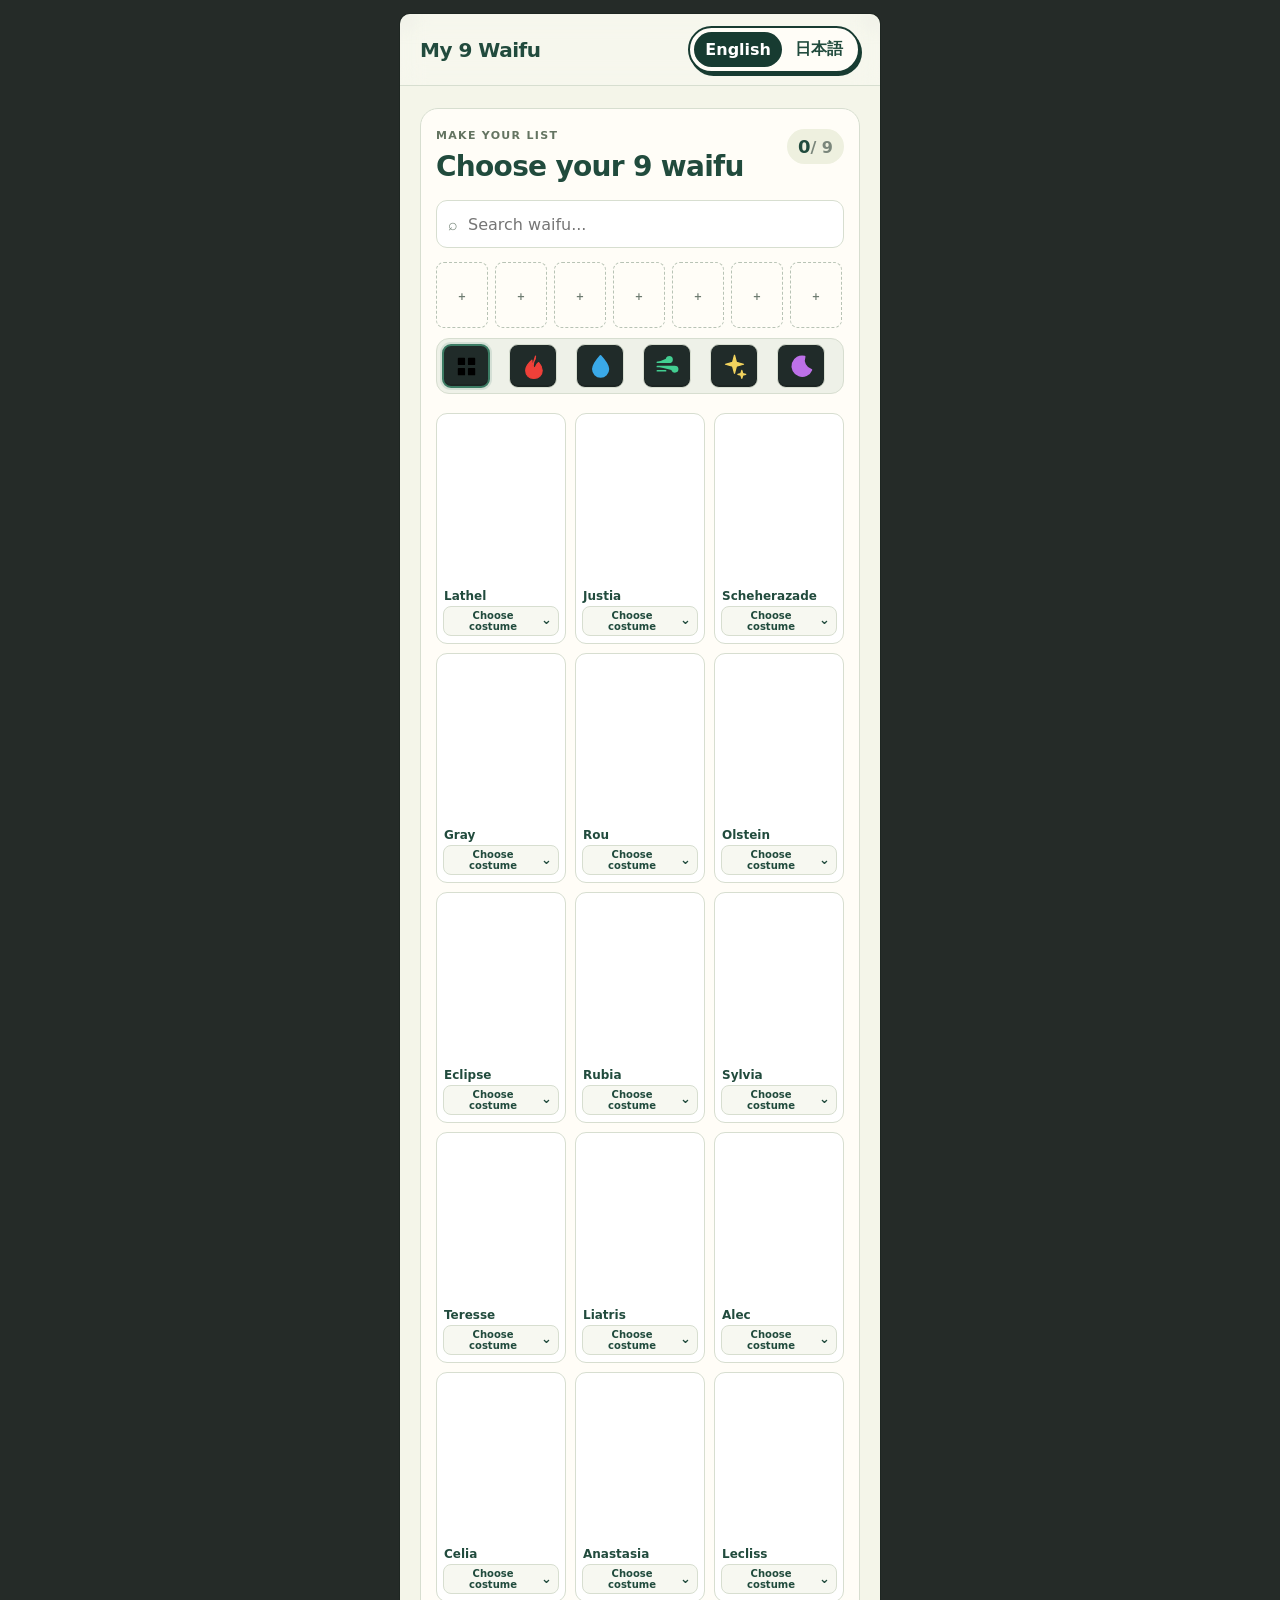
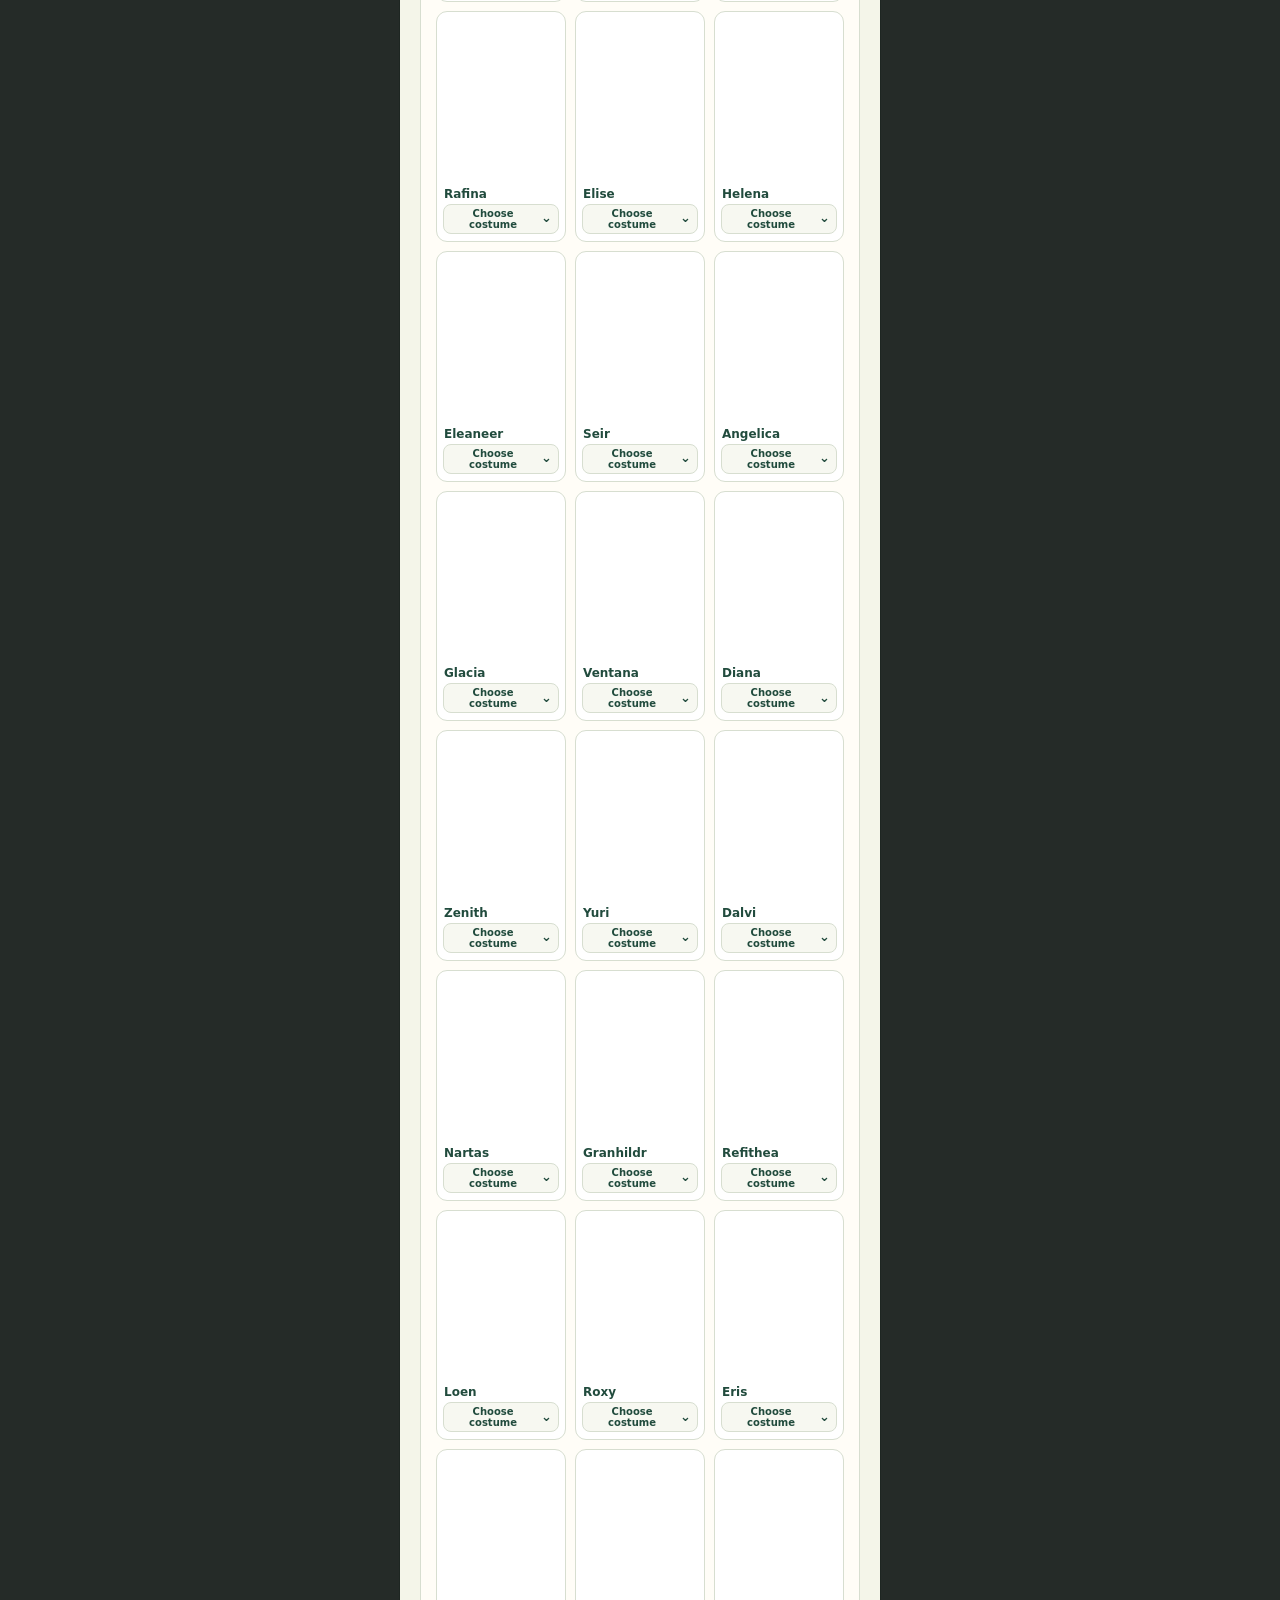
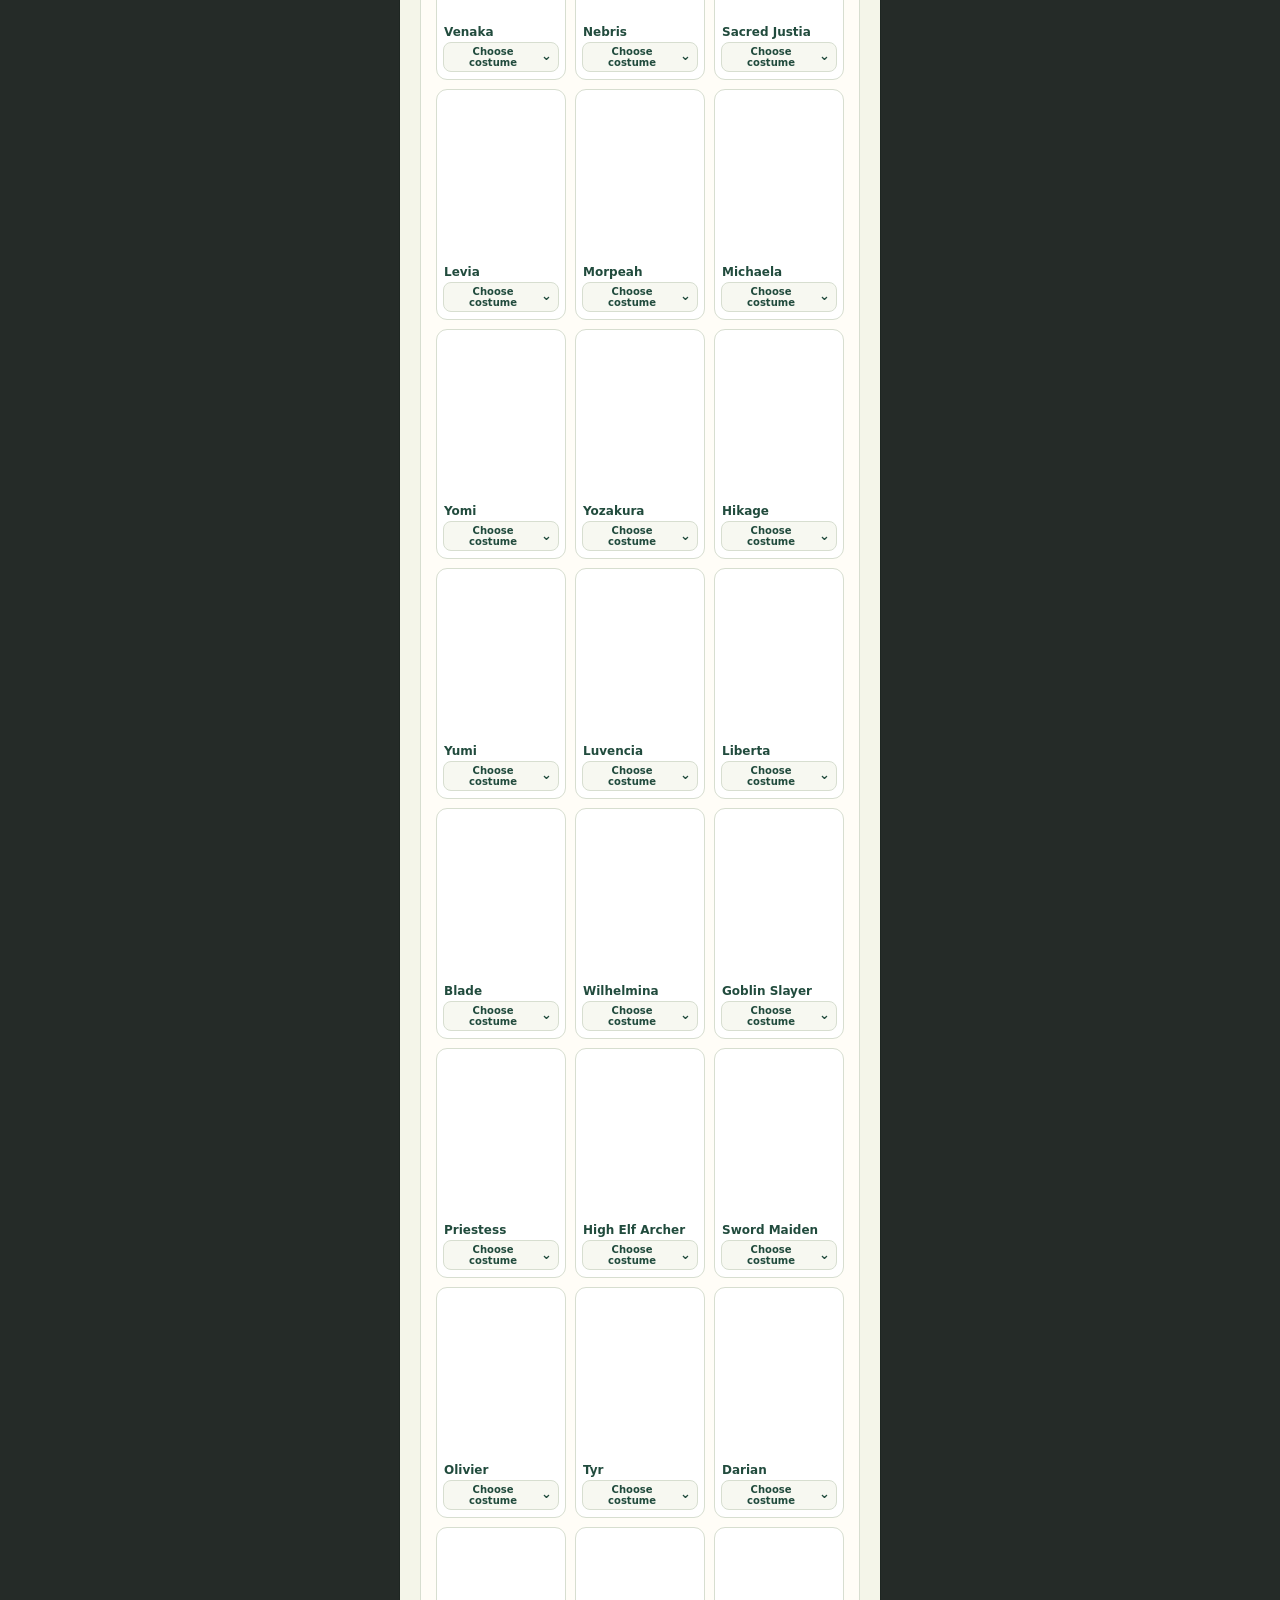
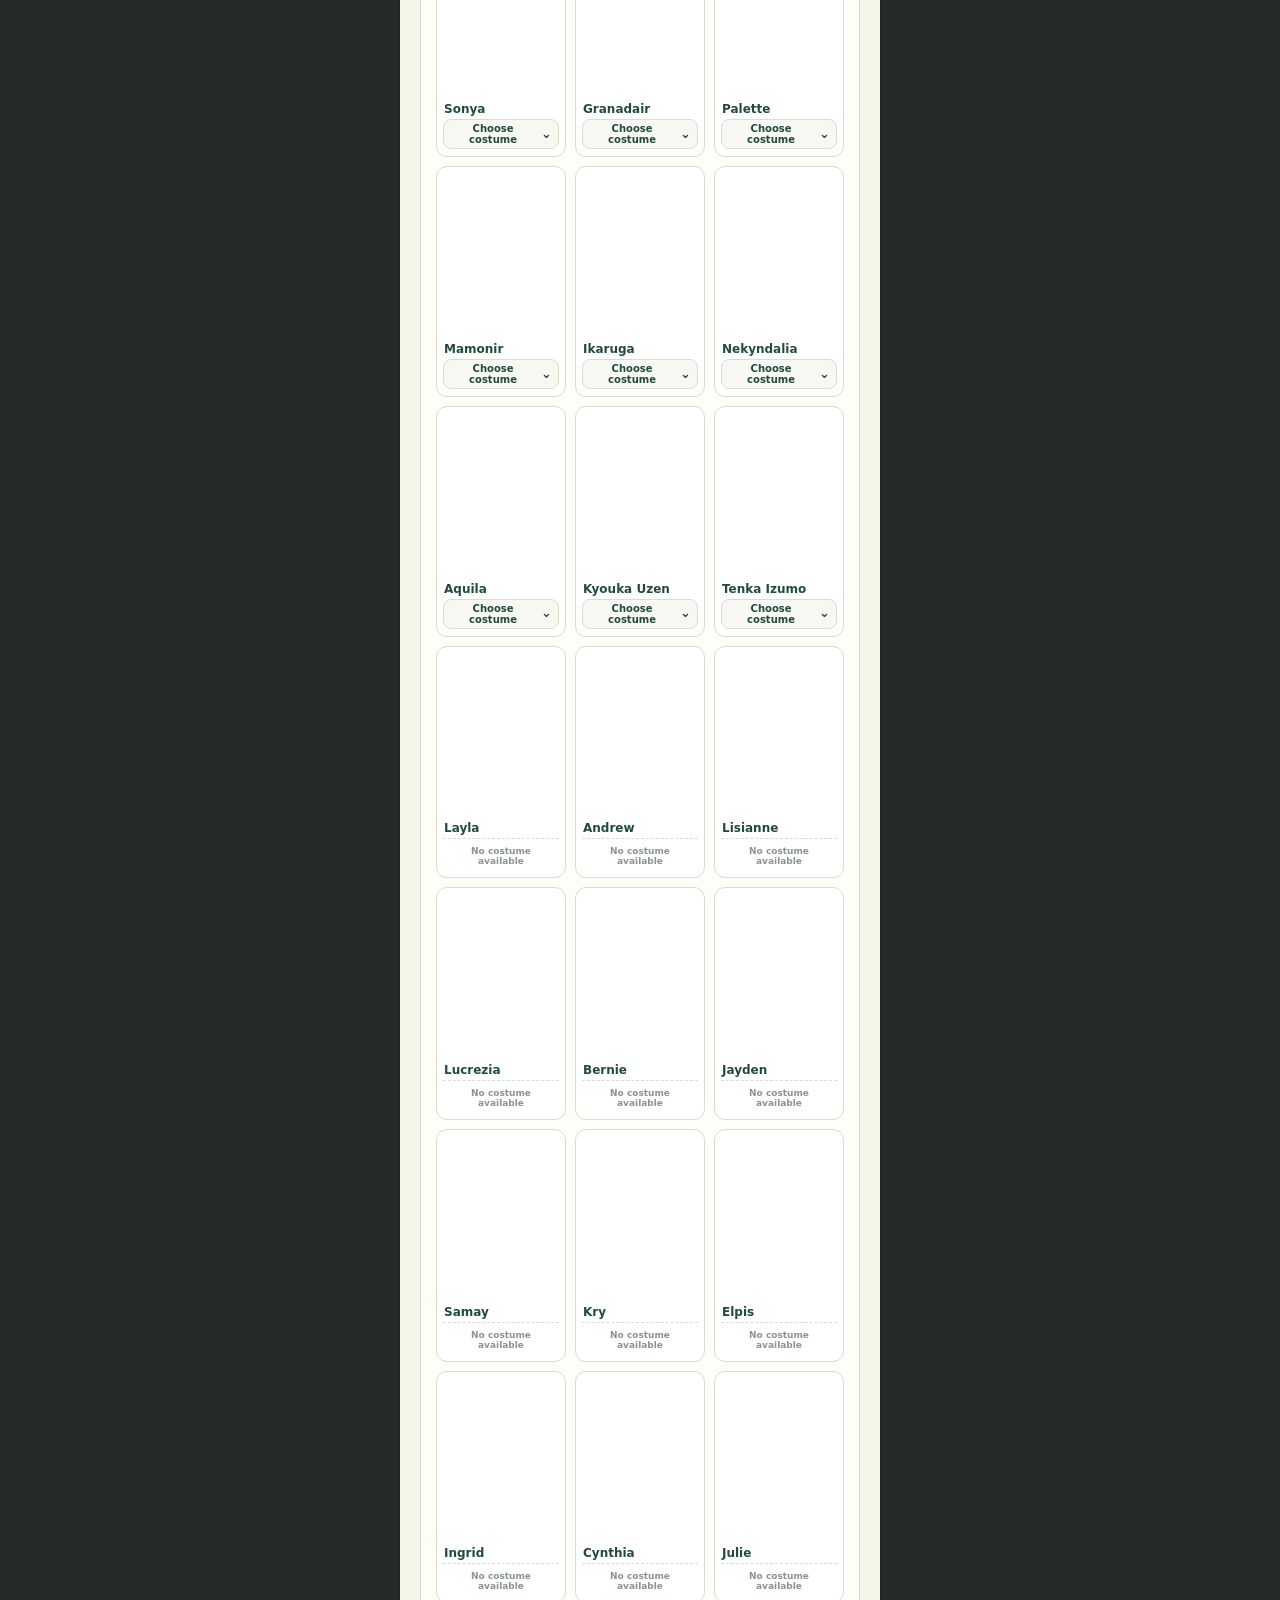
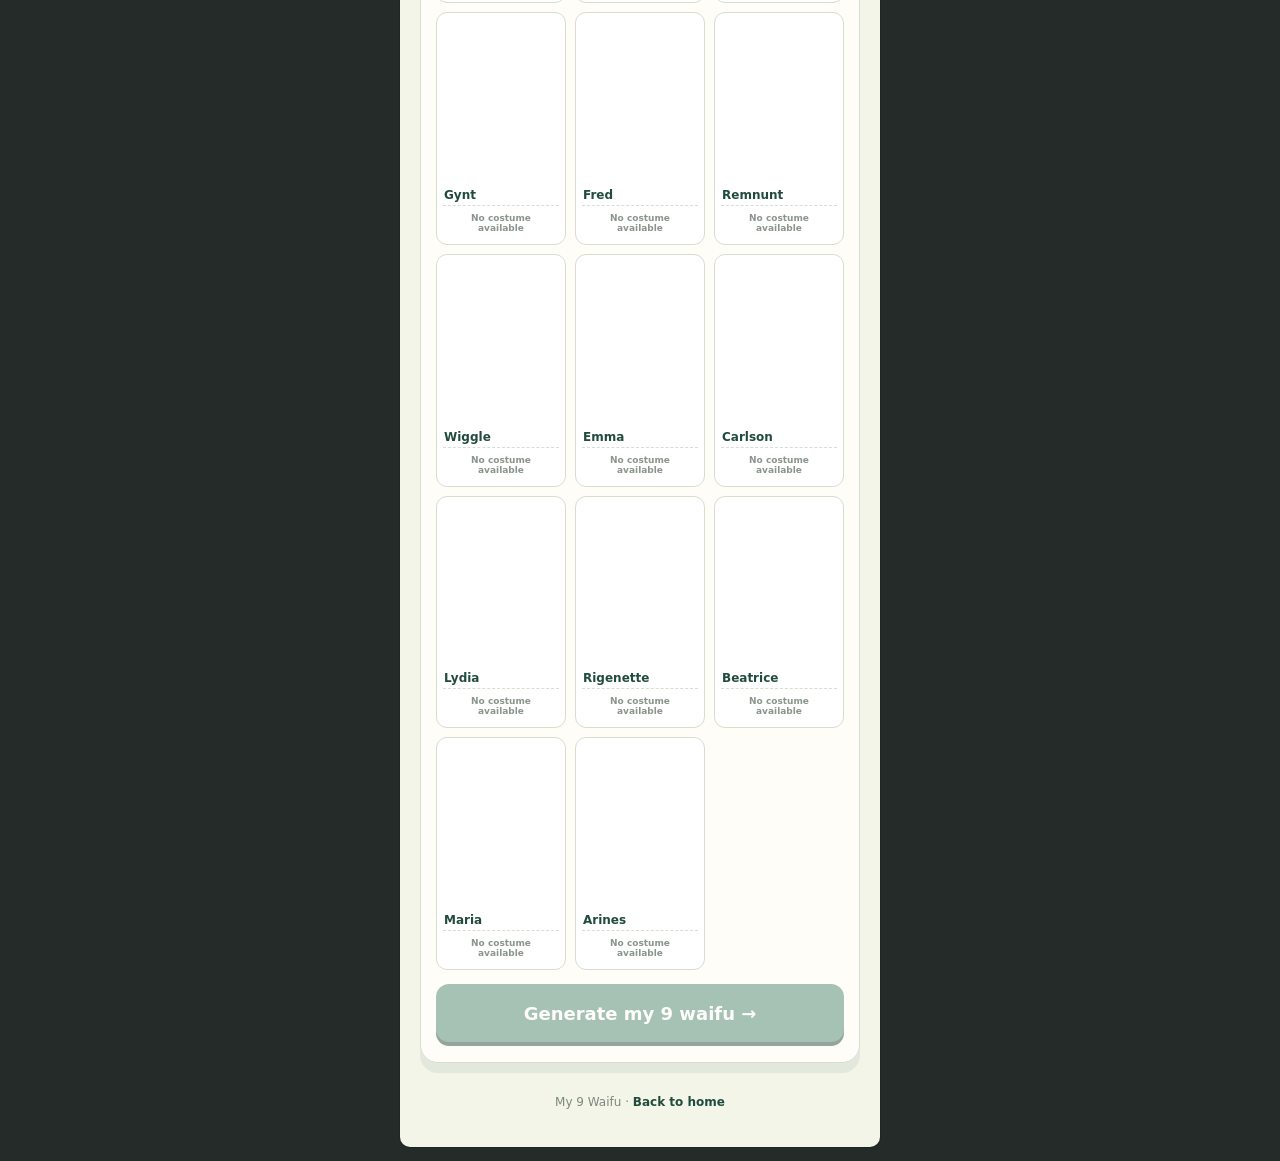
==== commit 8f8316ca: "Update make.html" ====
--- a/make.html
+++ b/make.html
@@ -58,7 +58,7 @@
             <span class="element-icon"><svg viewBox="0 0 24 24" aria-hidden="true"><path d="M14.8 3.2a8.8 8.8 0 1 0 6 11.8A8.9 8.9 0 0 1 14.8 3.2z"/><path d="M8.2 7.3c2.2 1.2 3.4 3.1 3.4 5.3s-1.2 4.1-3.4 5.3c3.9.2 6.7-2.1 6.7-5.3s-2.8-5.5-6.7-5.3z"/></svg></span>
           </button>
         </div>
-      
+      <br>
       <div class="character-grid" id="characterGrid"></div>
       <div class="bottom-action">
         <button id="generateBtn" class="primary-btn" disabled data-i18n="generateBtn">Generate my 9 waifu →</button>
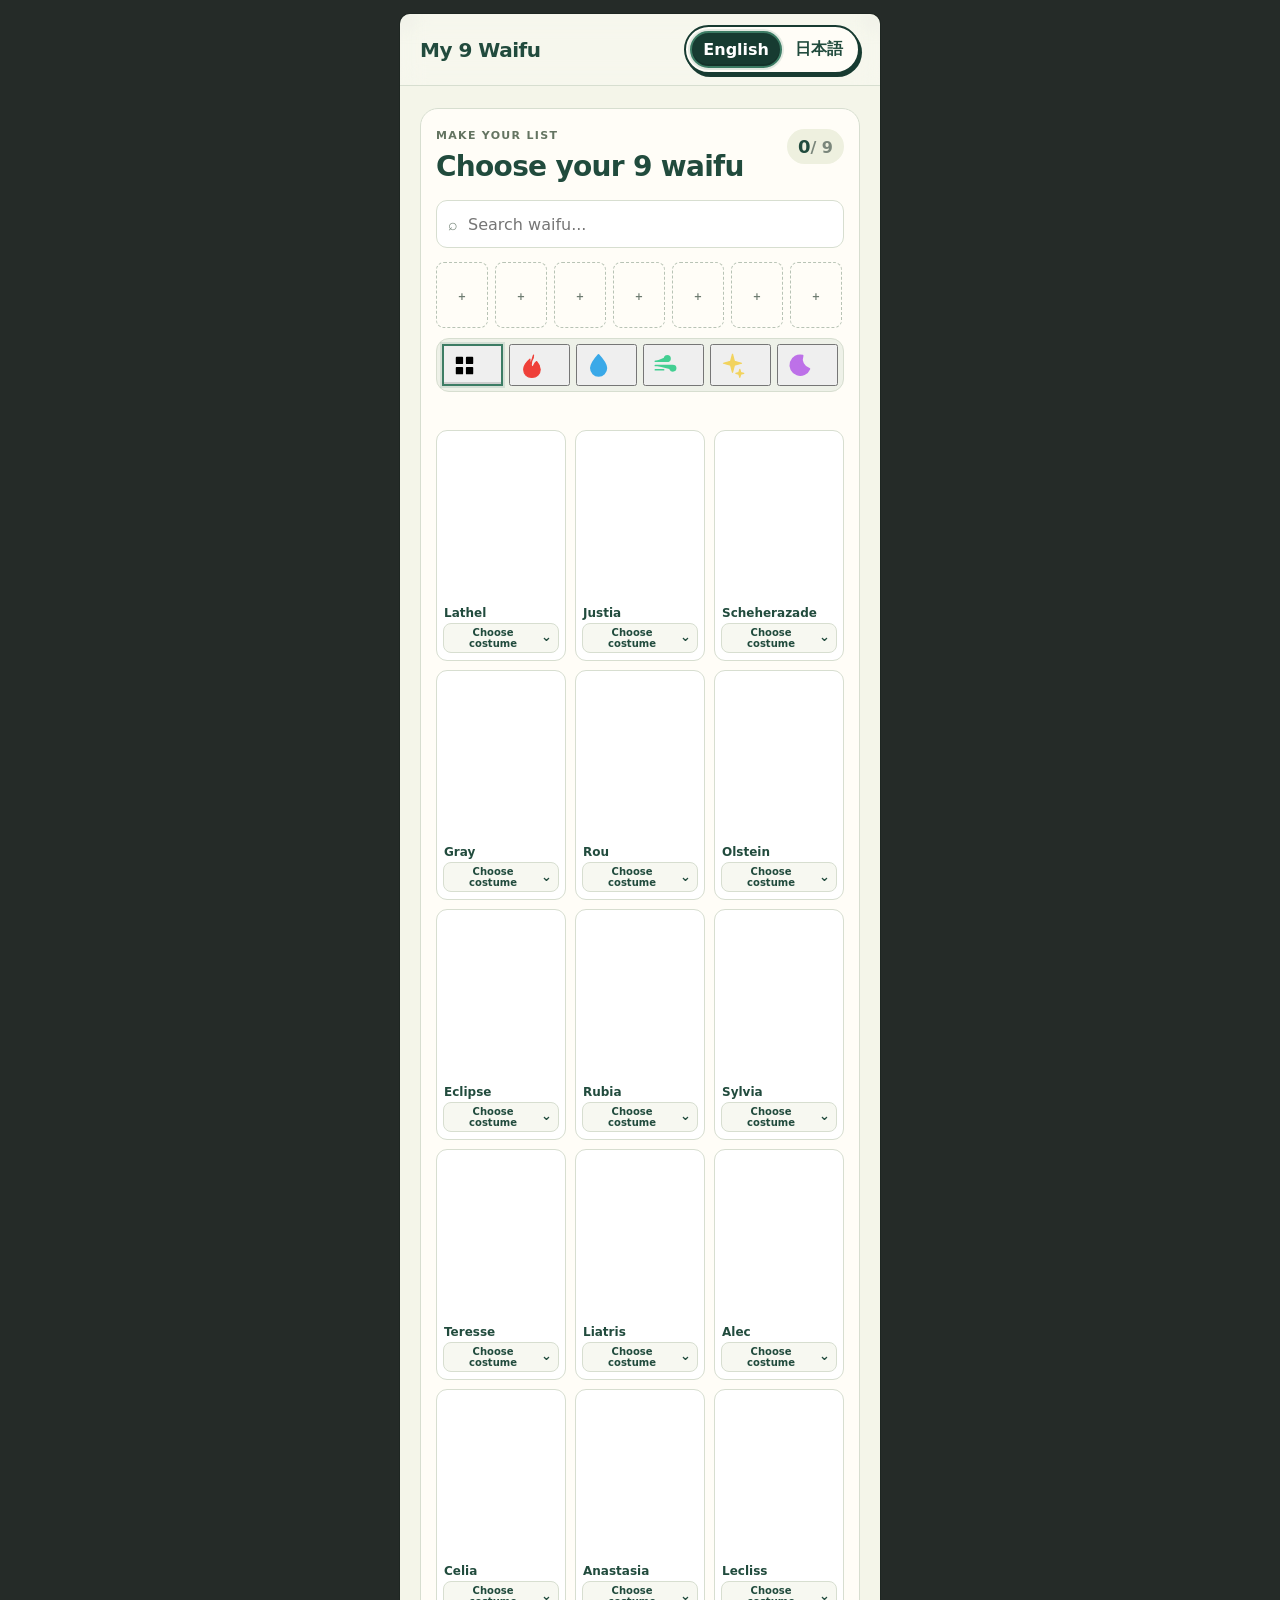
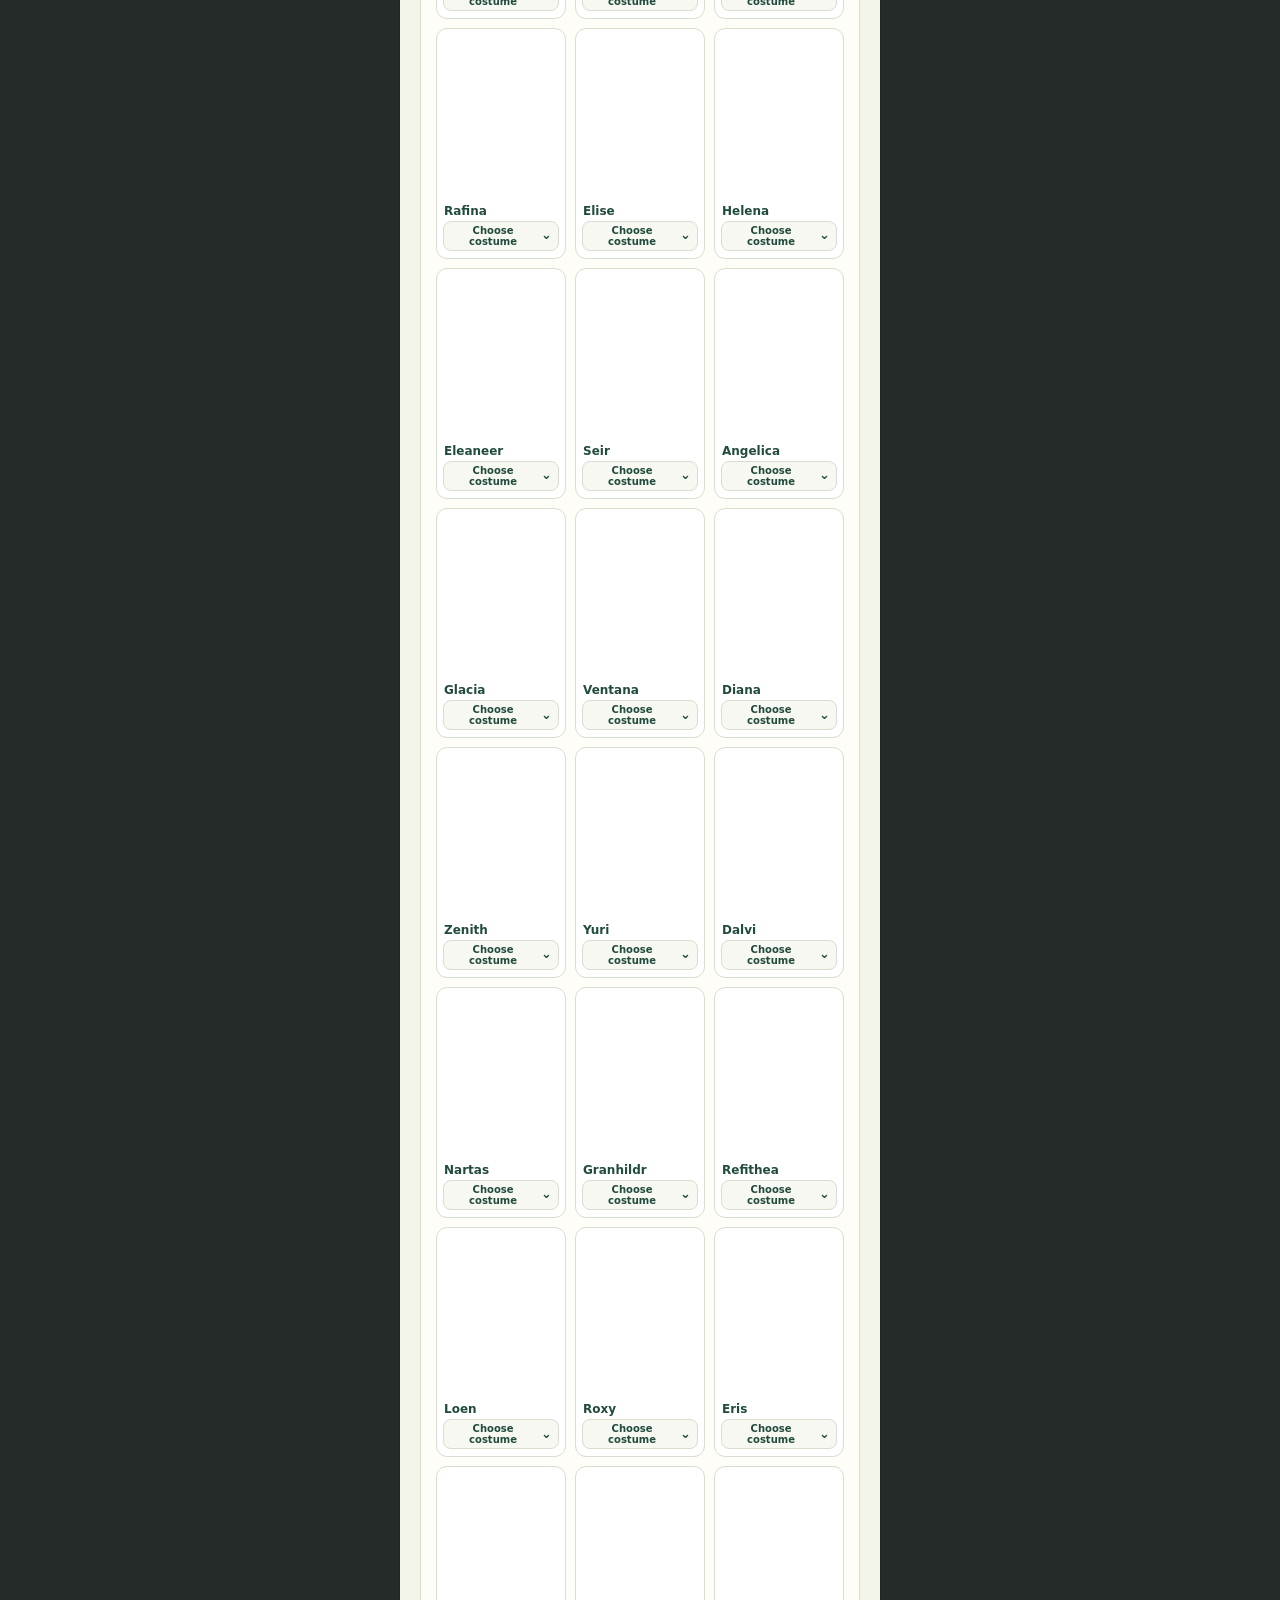
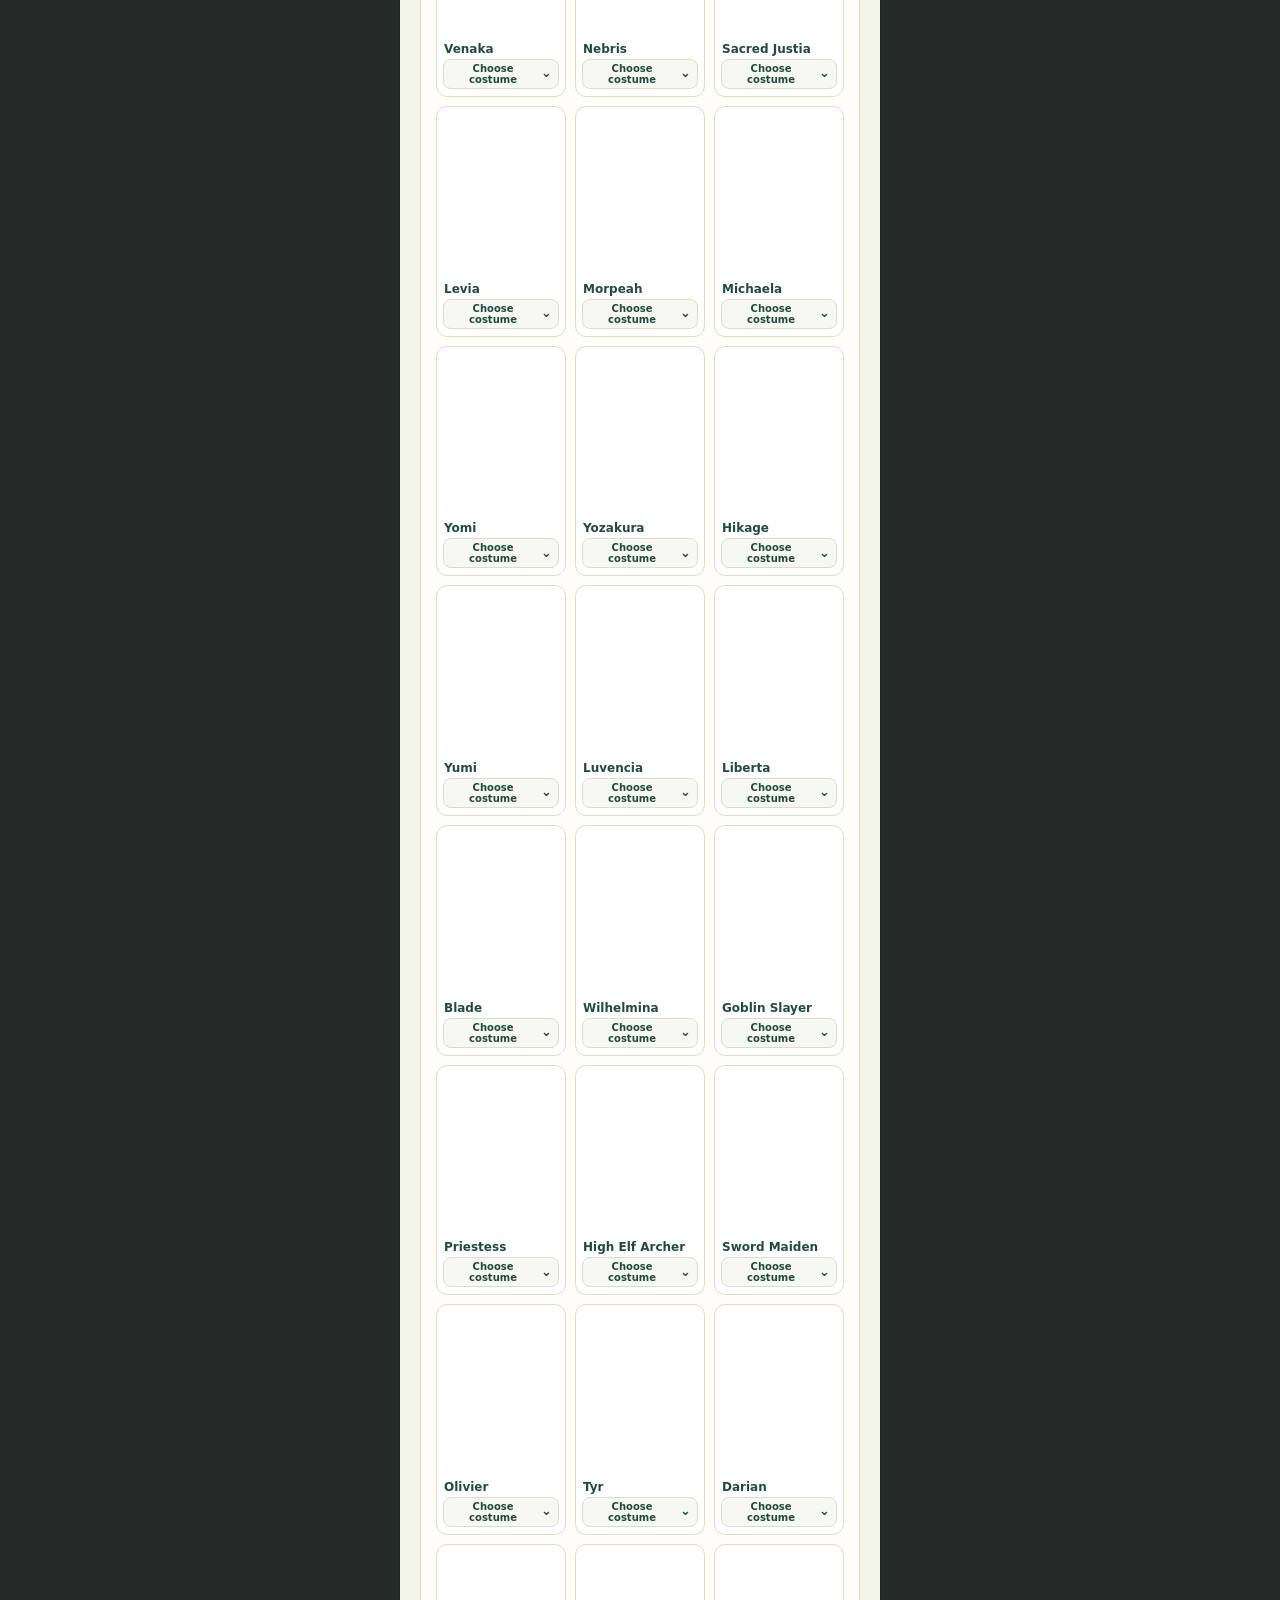
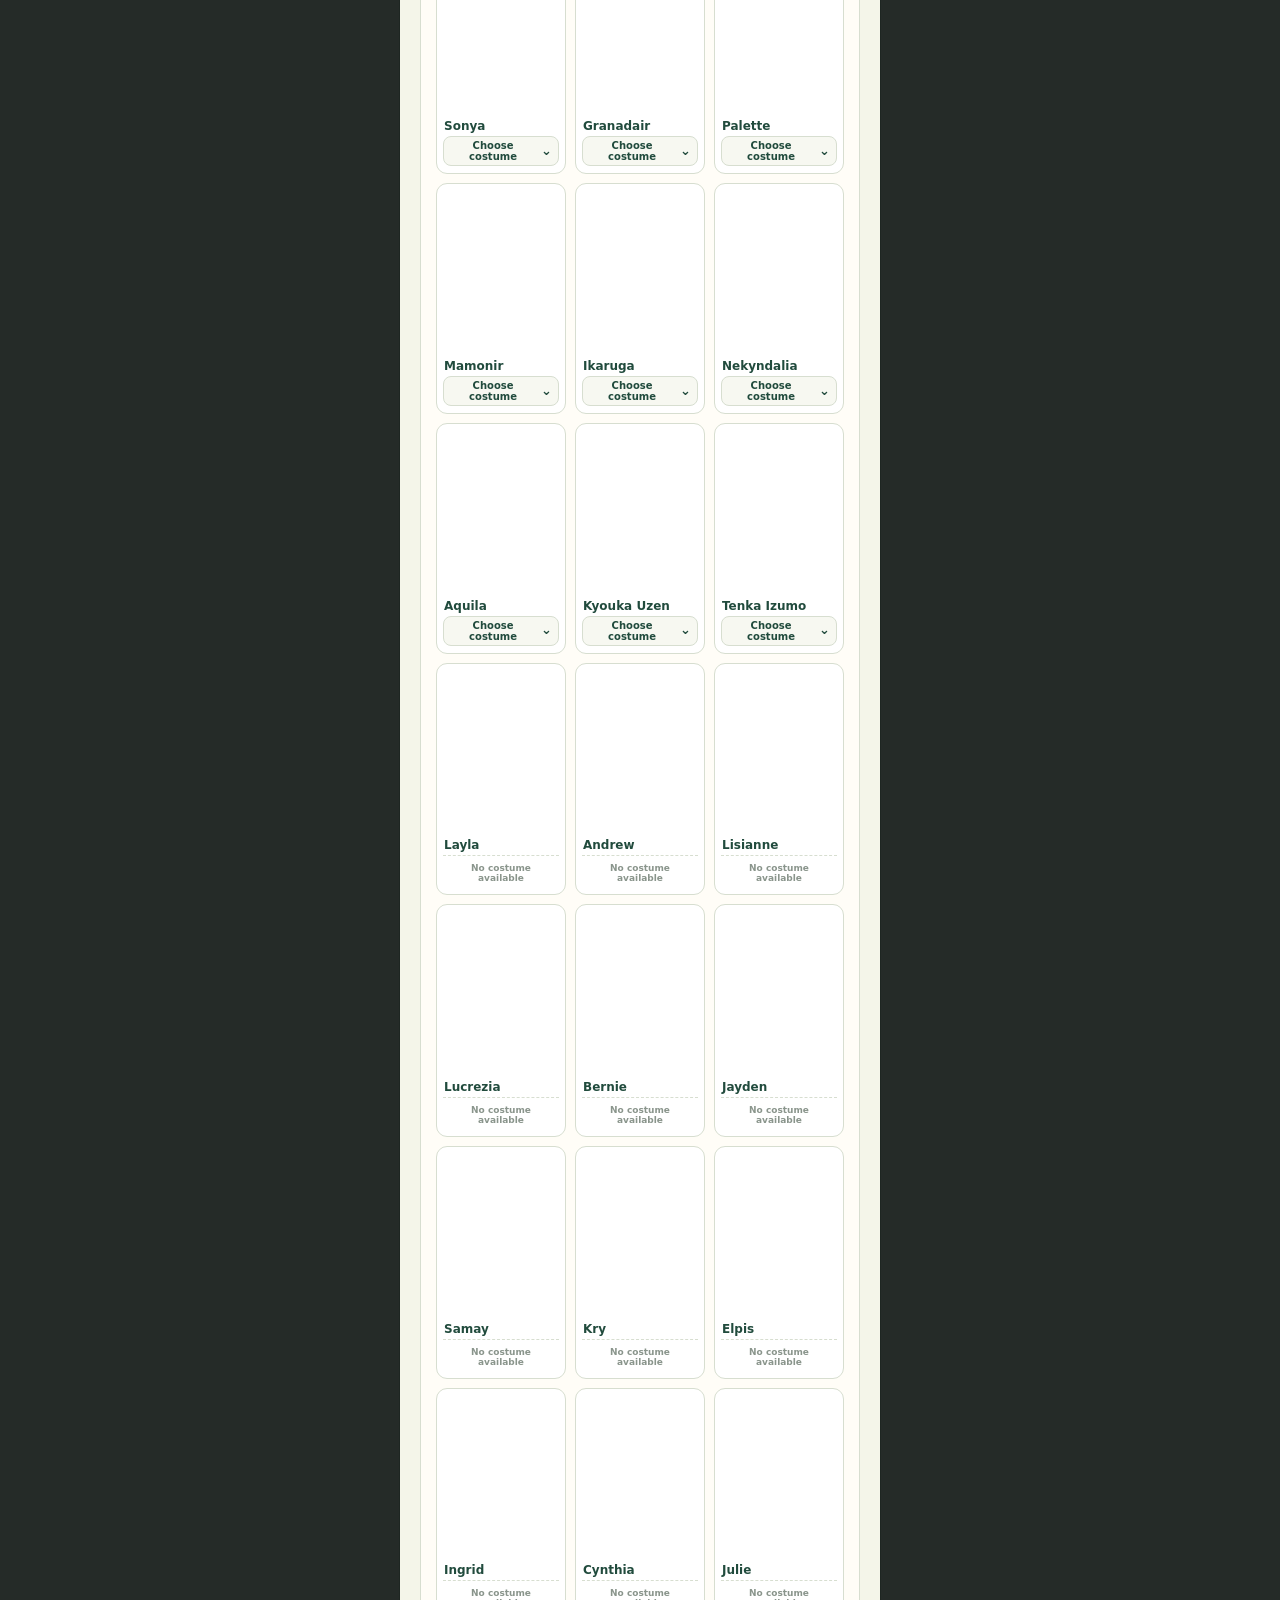
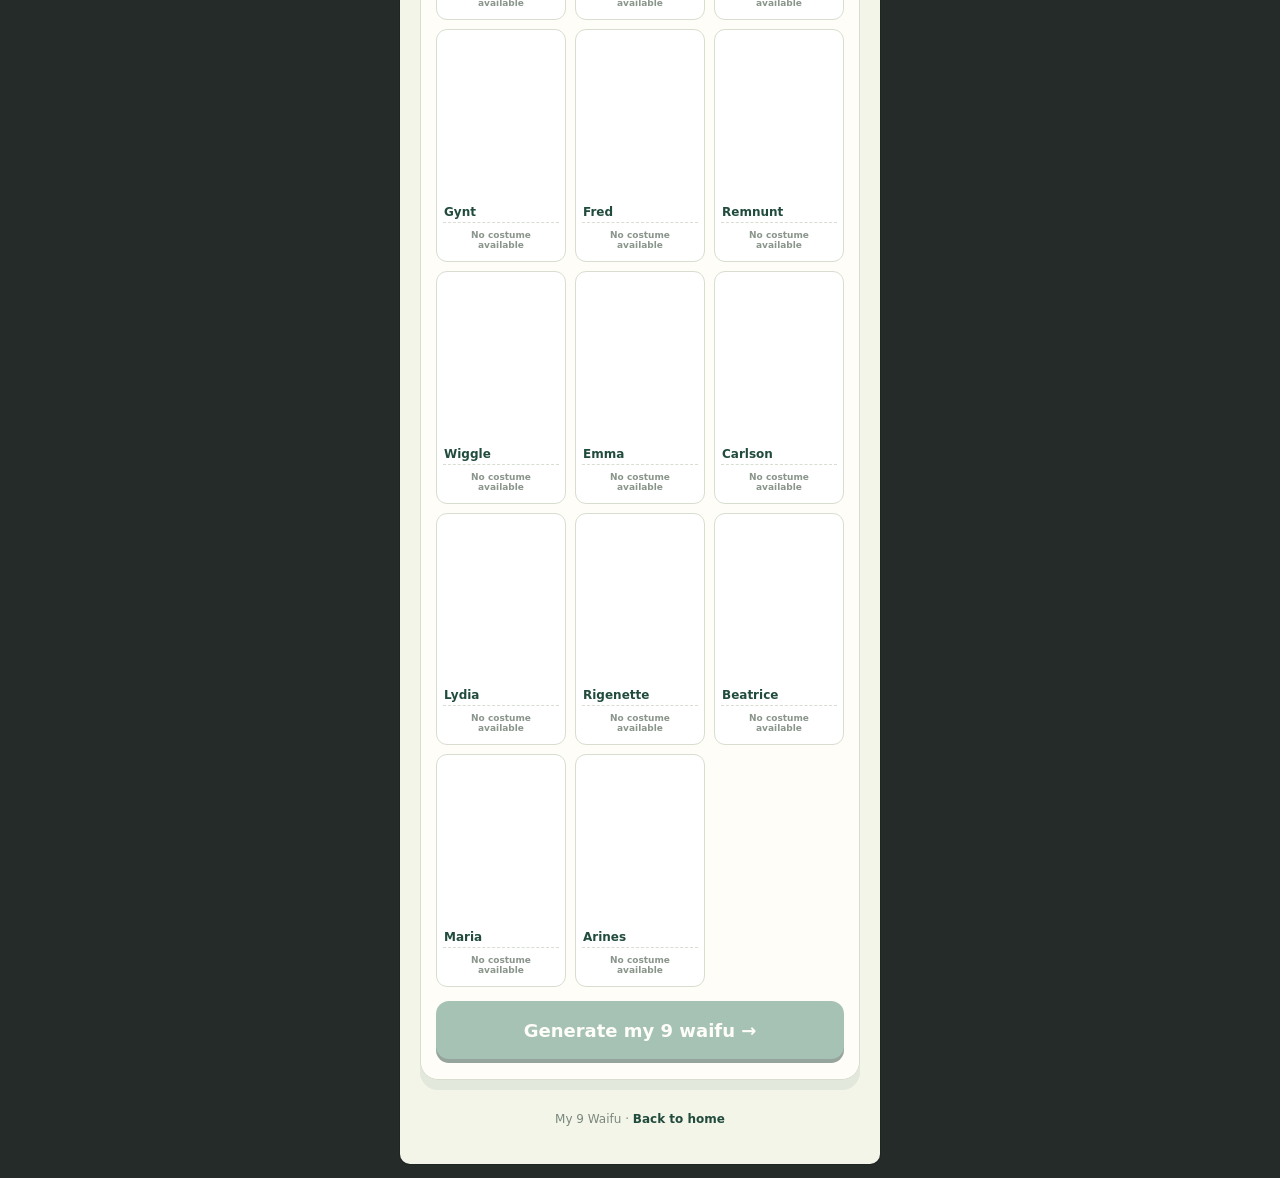
==== commit 73f2f769: "Update make.html" ====
--- a/make.html
+++ b/make.html
@@ -58,7 +58,7 @@
             <span class="element-icon"><svg viewBox="0 0 24 24" aria-hidden="true"><path d="M14.8 3.2a8.8 8.8 0 1 0 6 11.8A8.9 8.9 0 0 1 14.8 3.2z"/><path d="M8.2 7.3c2.2 1.2 3.4 3.1 3.4 5.3s-1.2 4.1-3.4 5.3c3.9.2 6.7-2.1 6.7-5.3s-2.8-5.5-6.7-5.3z"/></svg></span>
           </button>
         </div>
-      <br>
+      <br></br>
       <div class="character-grid" id="characterGrid"></div>
       <div class="bottom-action">
         <button id="generateBtn" class="primary-btn" disabled data-i18n="generateBtn">Generate my 9 waifu →</button>
--- a/assets/style.css
+++ b/assets/style.css
@@ -25,9 +25,9 @@
 /* Element filter buttons */
 .element-filter{display:flex;gap:6px;flex:0 0 auto;overflow-x:auto;padding:1px 1px 3px;scrollbar-width:none}
 .element-filter::-webkit-scrollbar{display:none}
-.element-btn{position:relative;flex:0 0 48px;width:48px;height:44px;border:1px solid #d7ded0;border-radius:9px;background:#202b29;display:grid;place-items:center;padding:0;cursor:pointer;box-shadow:inset 0 -2px 0 rgba(0,0,0,.14);transition:.15s transform,.15s border-color,.15s box-shadow}
-.element-btn:active{transform:scale(.96)}
-.element-btn.active{border:2px solid var(--accent);box-shadow:0 0 0 2px rgba(60,124,100,.15),inset 0 -2px 0 rgba(0,0,0,.14)}
+{position:relative;flex:0 0 48px;width:48px;height:44px;border:1px solid #d7ded0;border-radius:9px;background:#fffdf7;display:grid;place-items:center;padding:0;cursor:pointer;box-shadow:inset 0 -2px 0 rgba(0,0,0,.14);transition:.15s transform,.15s border-color,.15s box-shadow}
+:active{transform:scale(.96)}
+.active{border:2px solid var(--accent);box-shadow:0 0 0 2px rgba(60,124,100,.15),inset 0 -2px 0 rgba(0,0,0,.14)}
 .element-icon{display:grid;place-items:center;width:28px;height:28px}
 .element-icon svg{width:27px;height:27px;display:block;fill:currentColor;stroke:currentColor;stroke-width:1.5;stroke-linecap:round;stroke-linejoin:round}
 .element-btn.fire{color:#ef4039}.element-btn.water{color:#3aa9e8}.element-btn.wind{color:#43cf92}.element-btn.light{color:#f2d35e}.element-btn.dark{color:#bd71e8}.element-btn.all-icon{color:#dbe4dc}
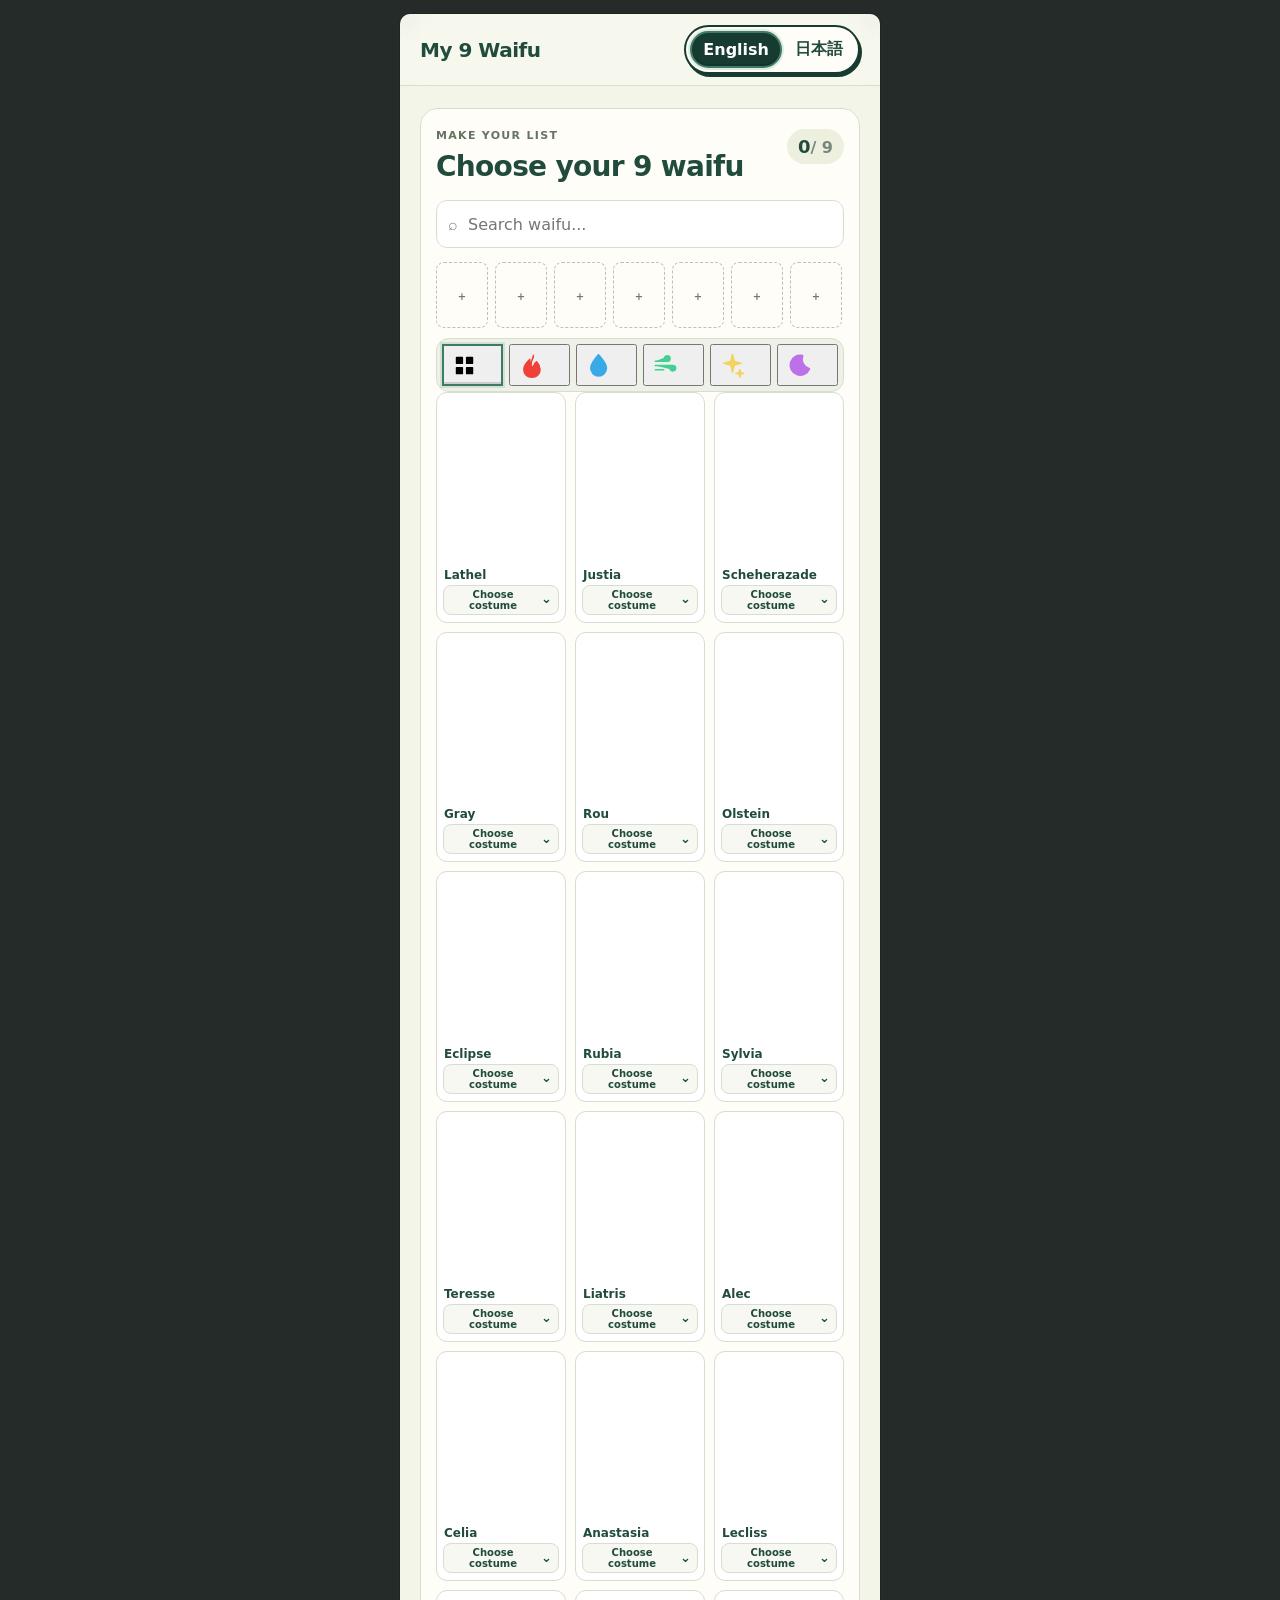
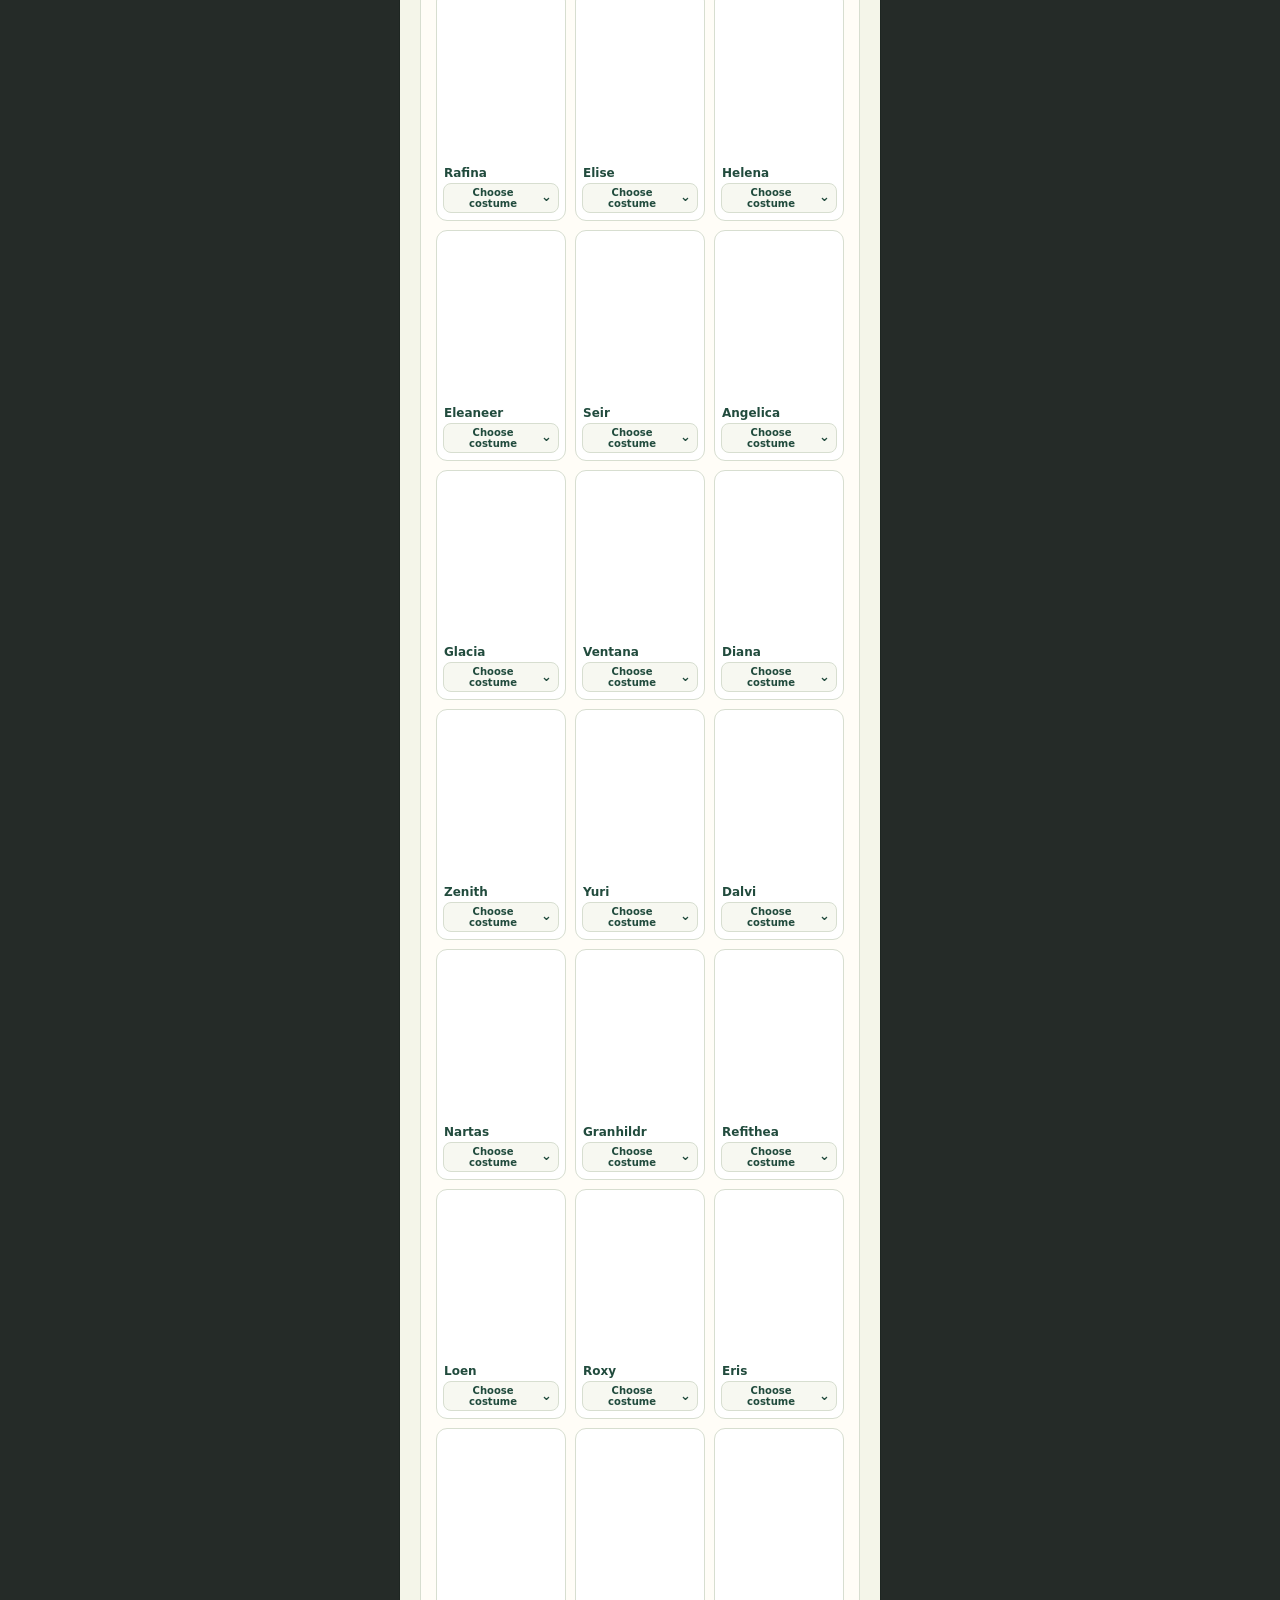
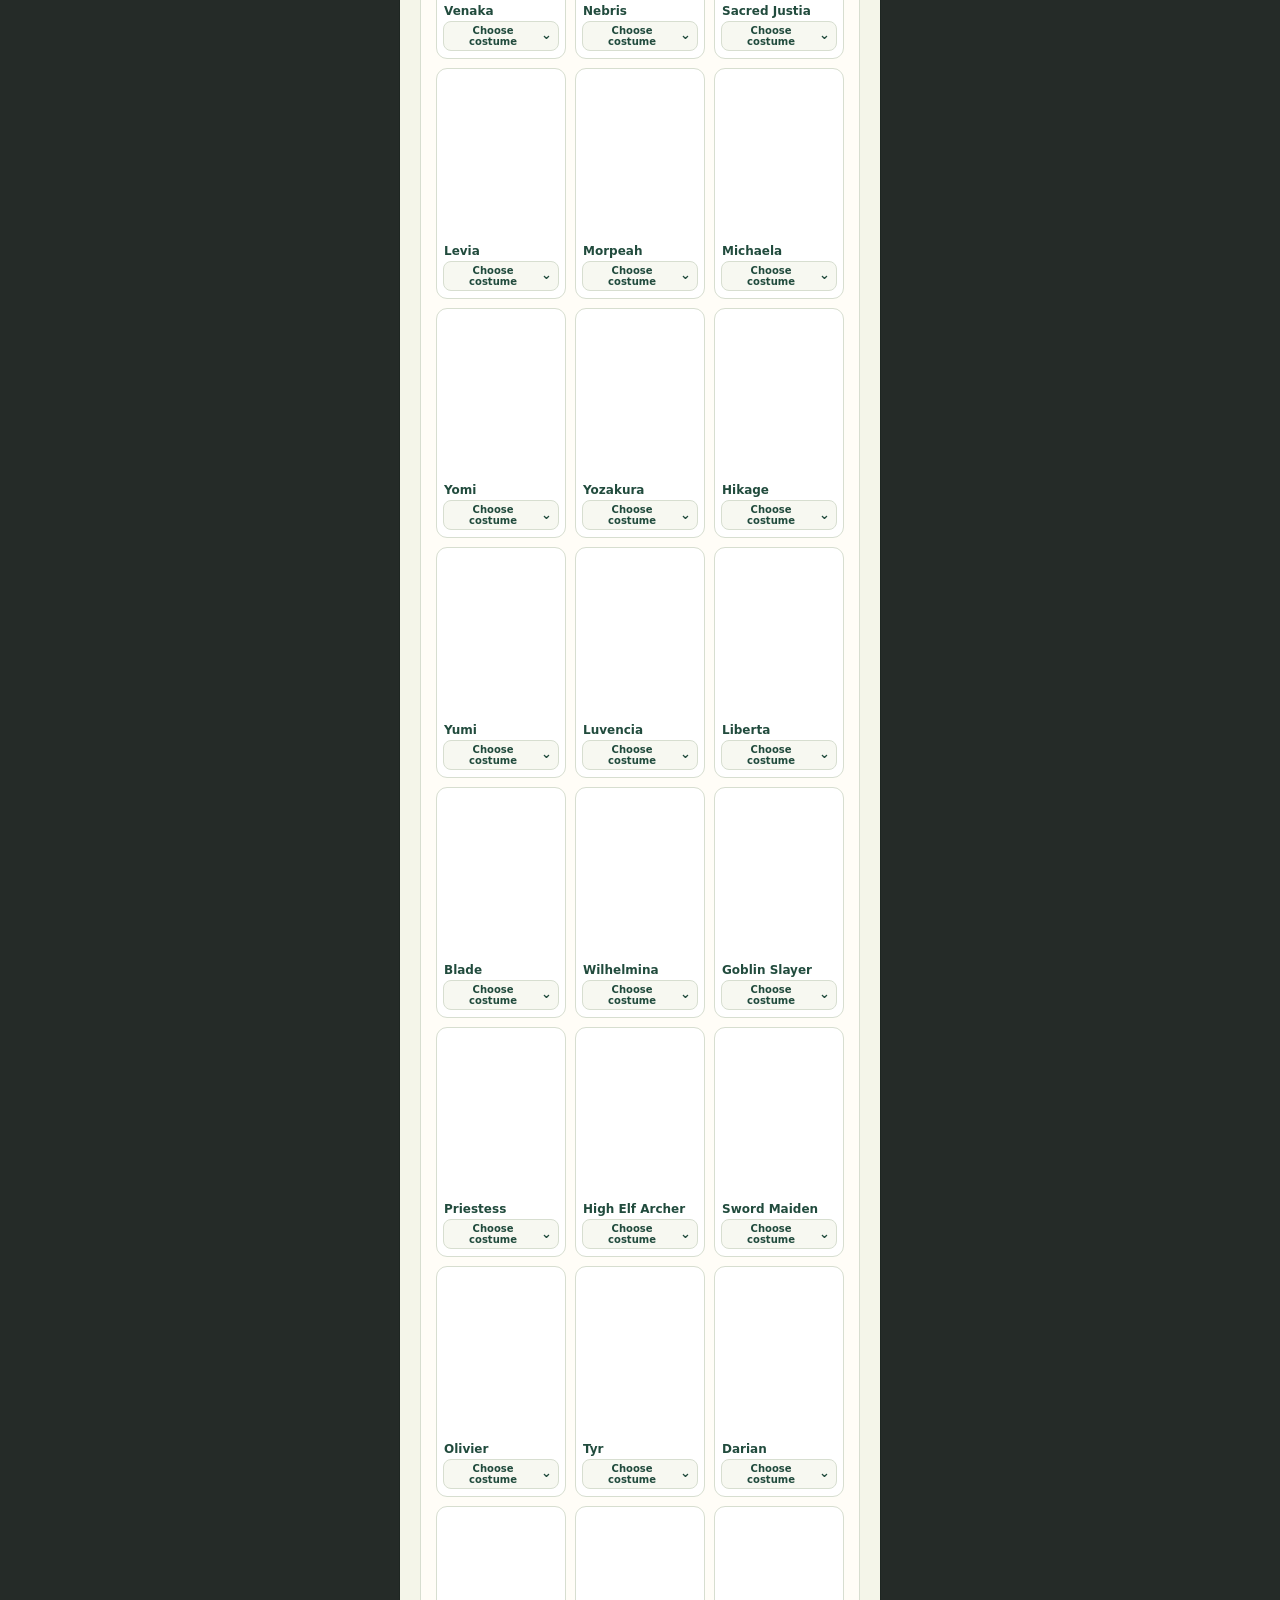
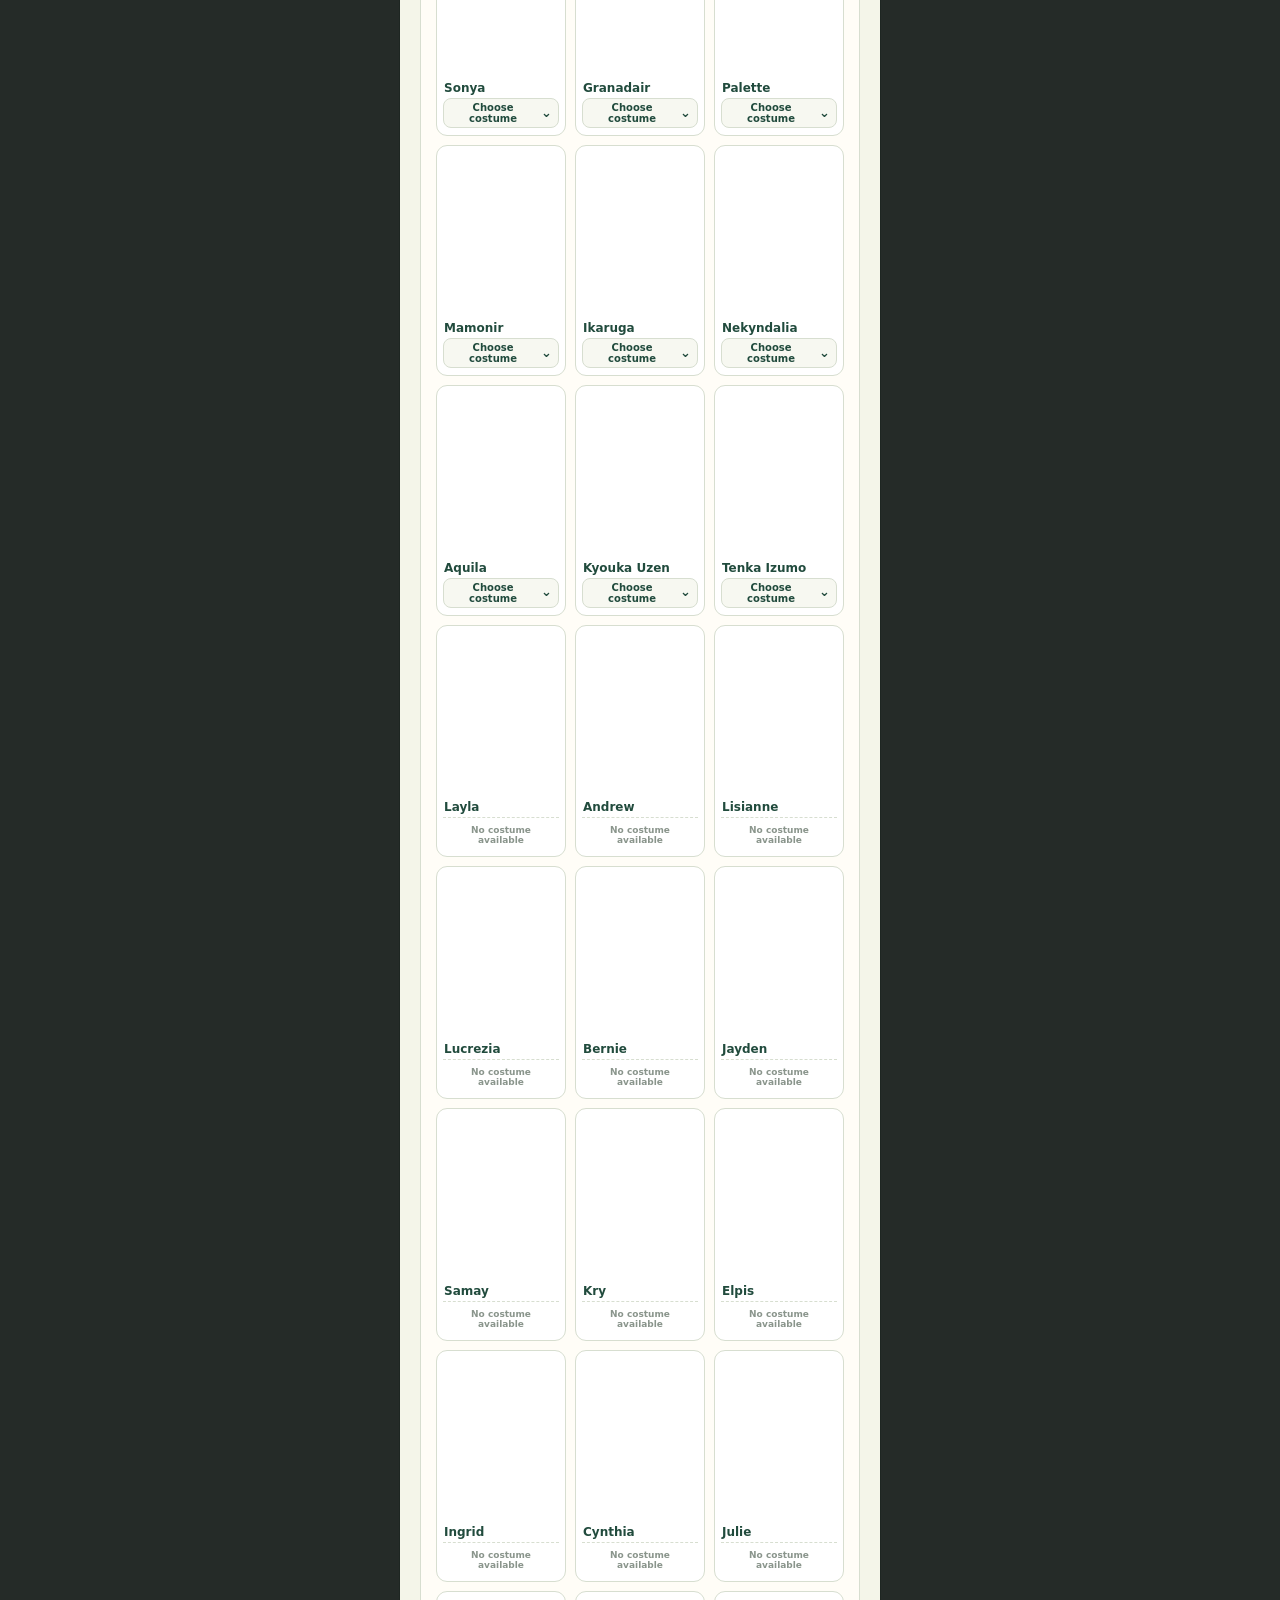
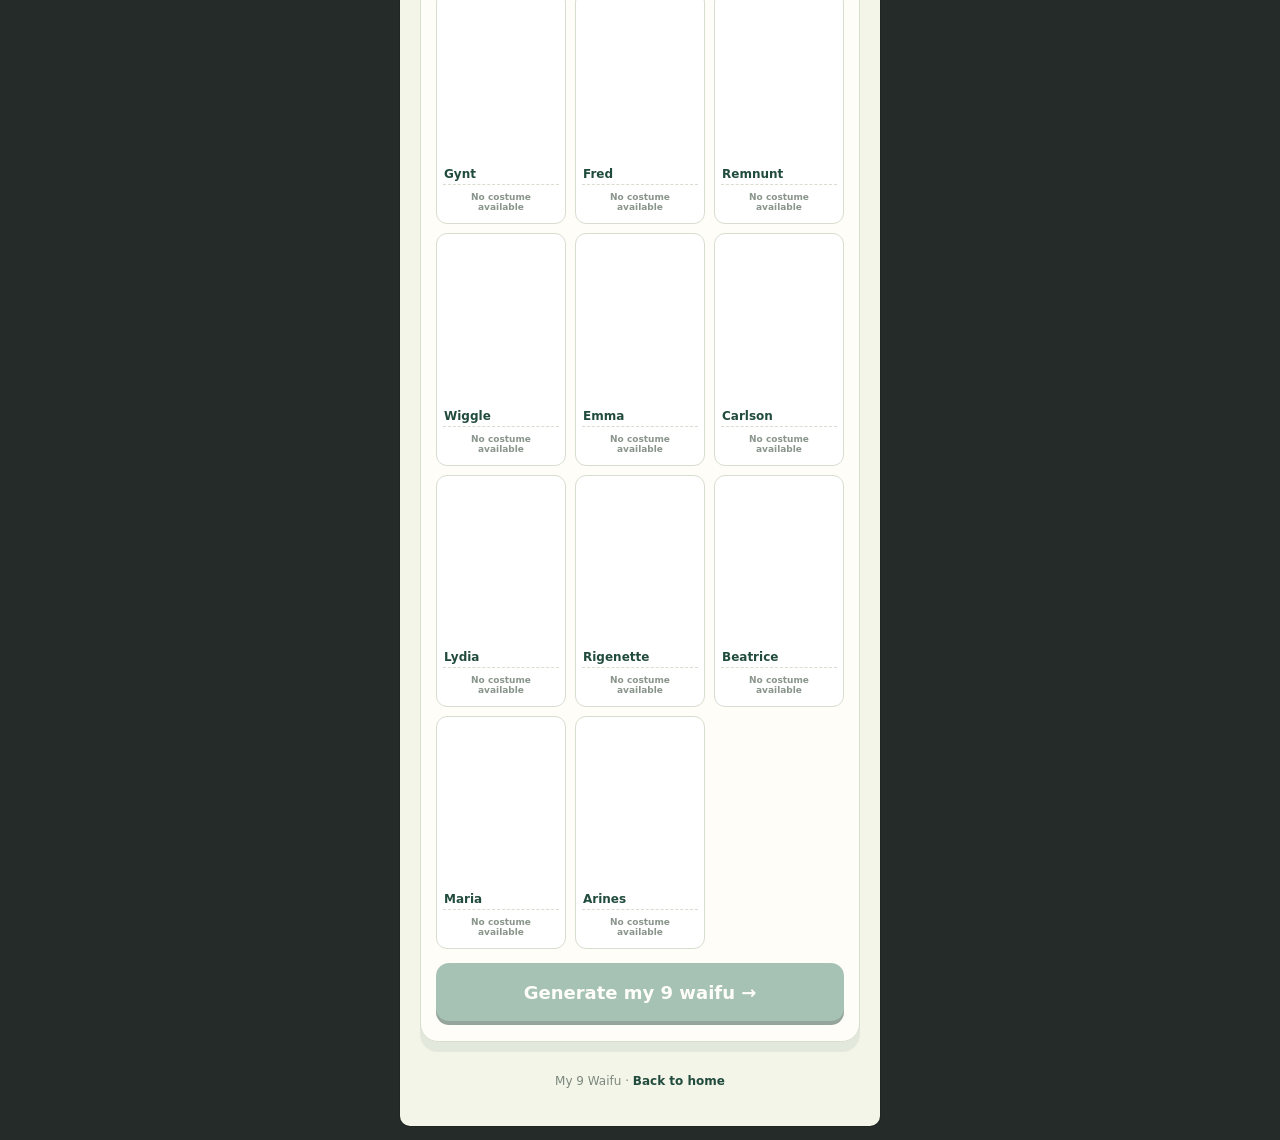
==== commit 70b0e232: "Update make.html" ====
--- a/make.html
+++ b/make.html
@@ -58,7 +58,6 @@
             <span class="element-icon"><svg viewBox="0 0 24 24" aria-hidden="true"><path d="M14.8 3.2a8.8 8.8 0 1 0 6 11.8A8.9 8.9 0 0 1 14.8 3.2z"/><path d="M8.2 7.3c2.2 1.2 3.4 3.1 3.4 5.3s-1.2 4.1-3.4 5.3c3.9.2 6.7-2.1 6.7-5.3s-2.8-5.5-6.7-5.3z"/></svg></span>
           </button>
         </div>
-      <br></br>
       <div class="character-grid" id="characterGrid"></div>
       <div class="bottom-action">
         <button id="generateBtn" class="primary-btn" disabled data-i18n="generateBtn">Generate my 9 waifu →</button>
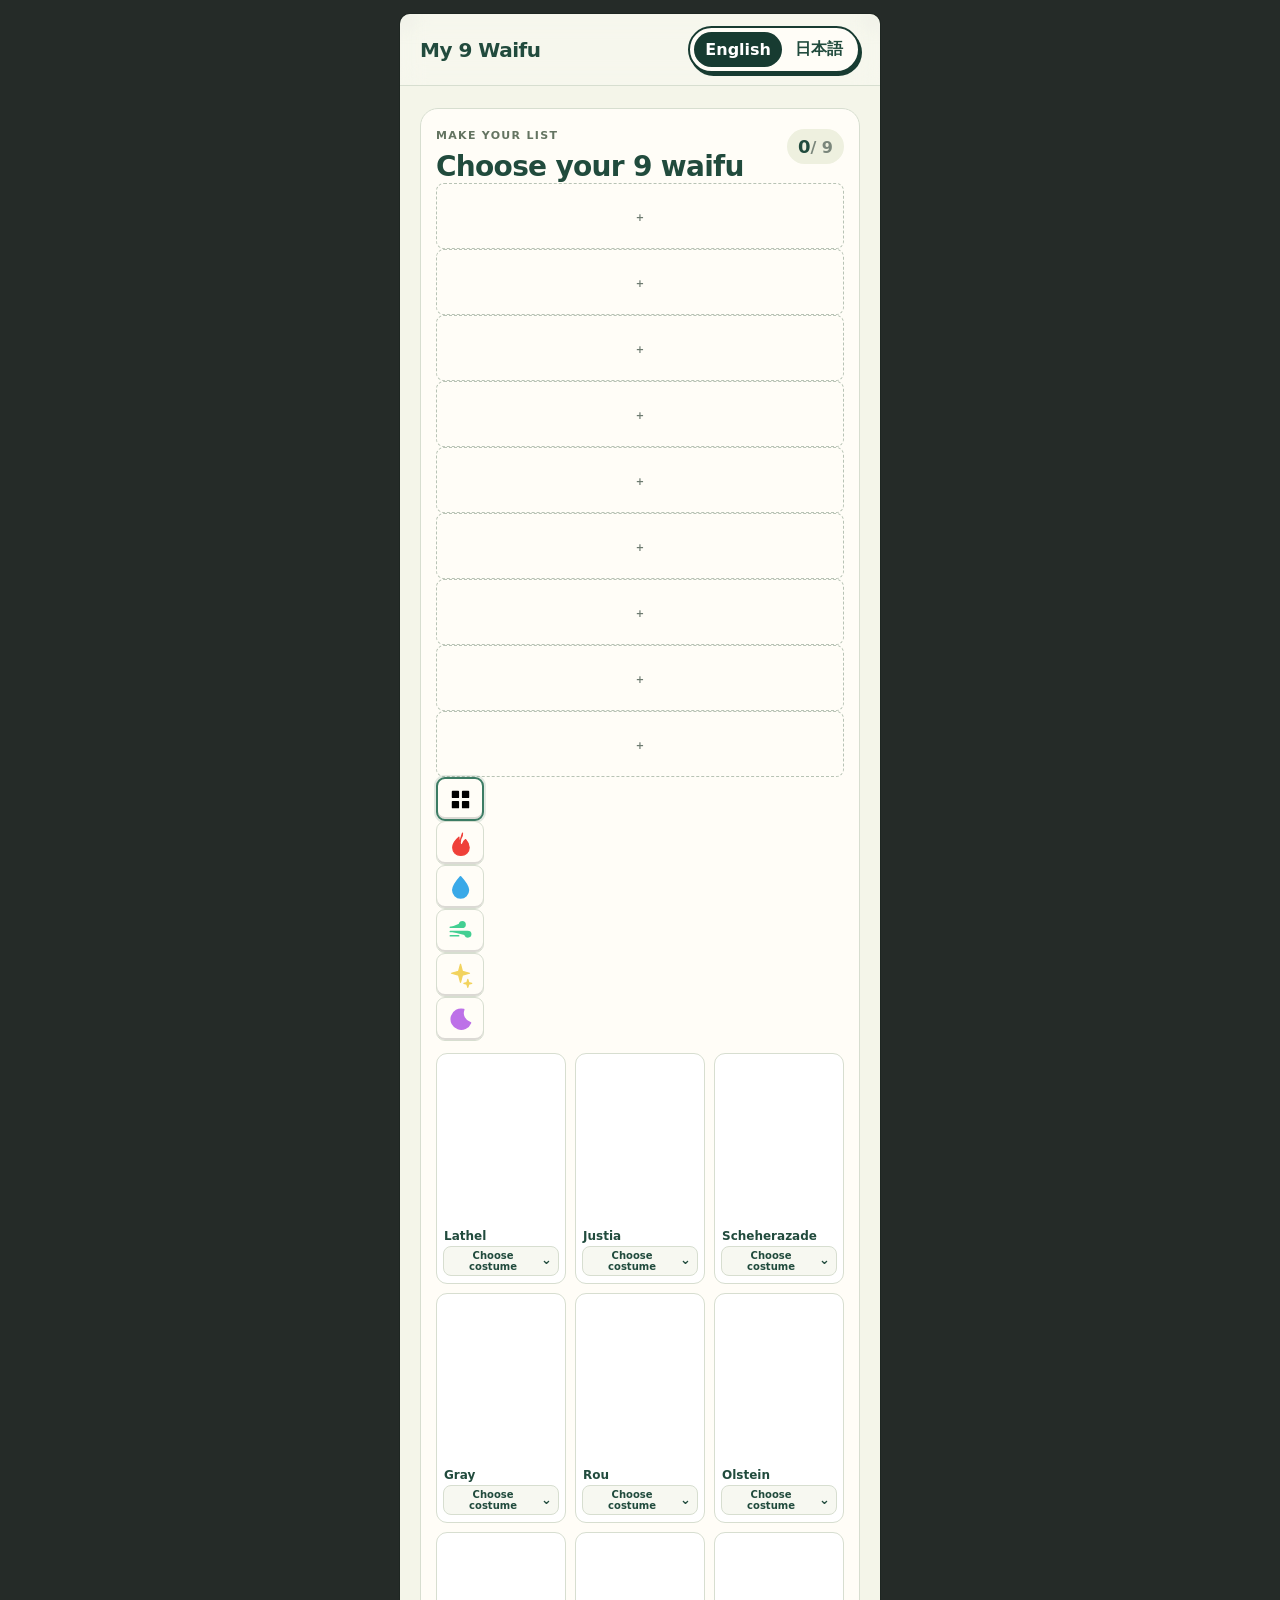
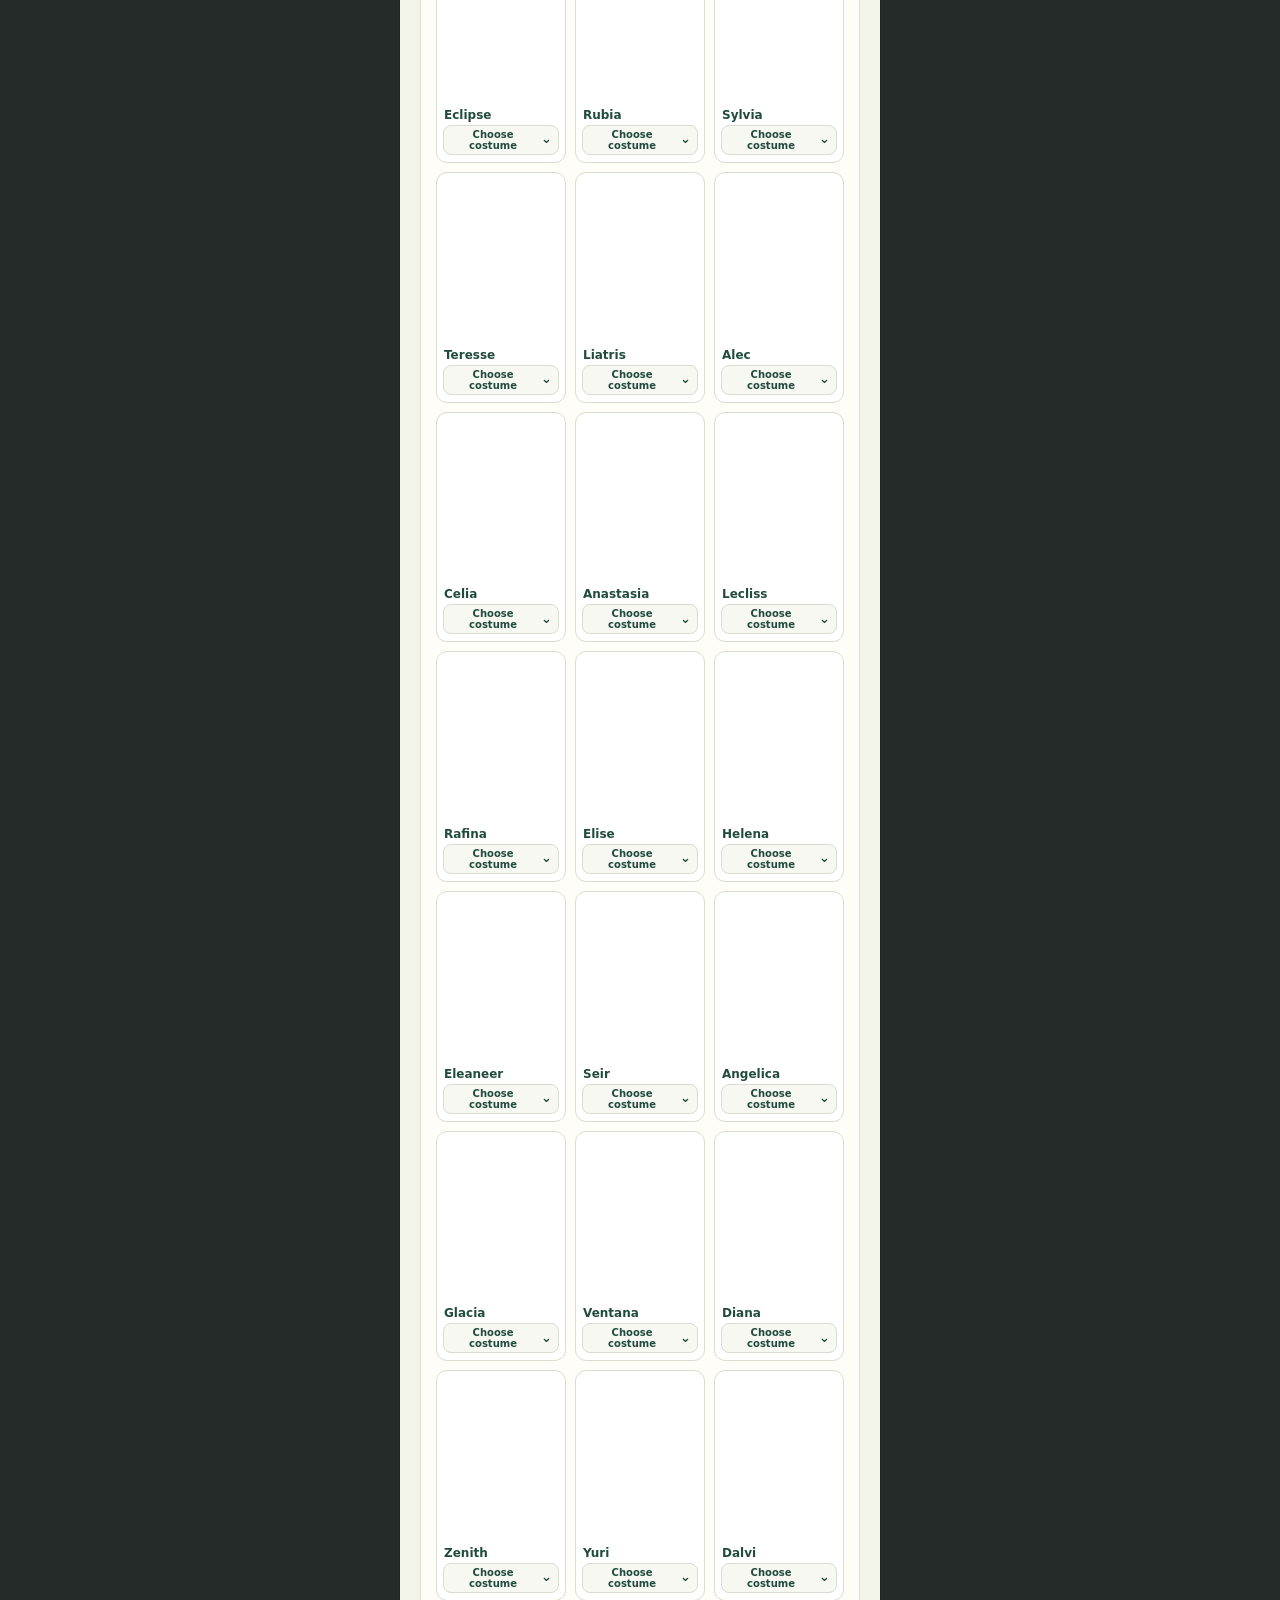
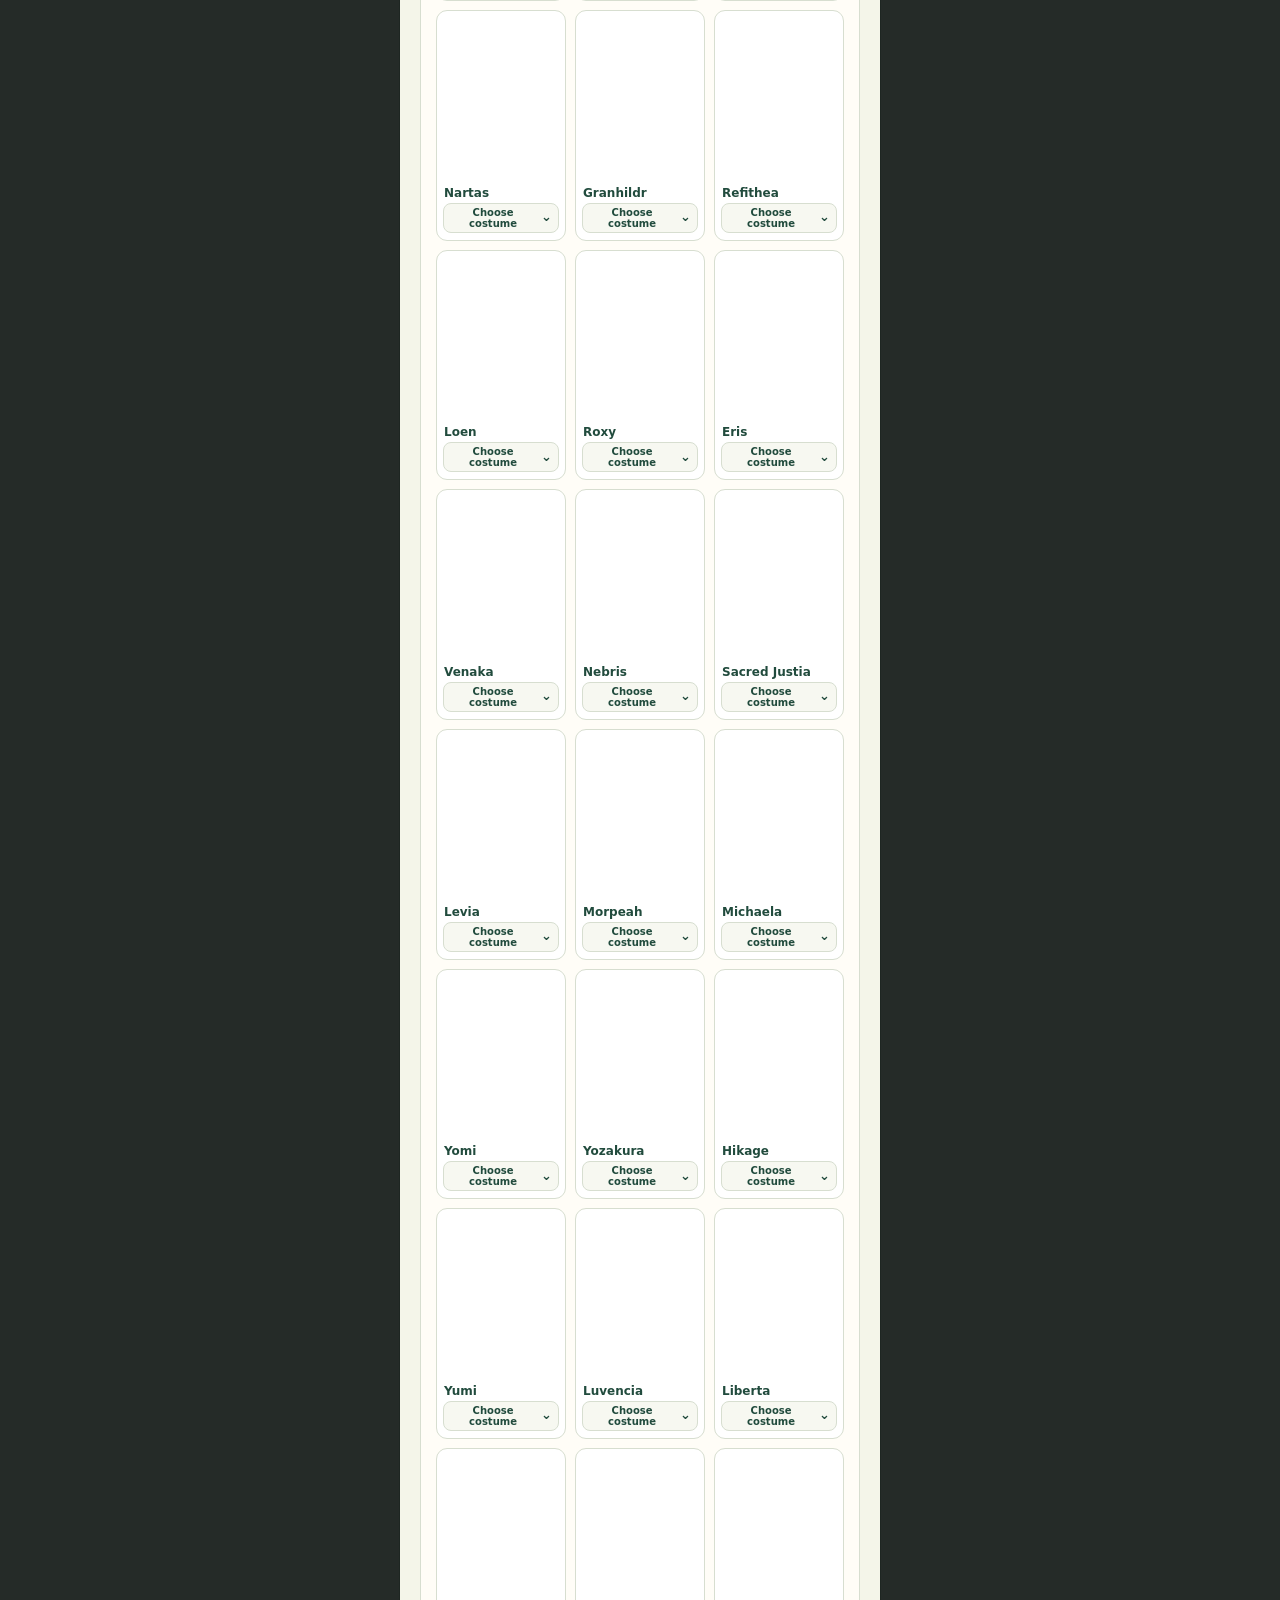
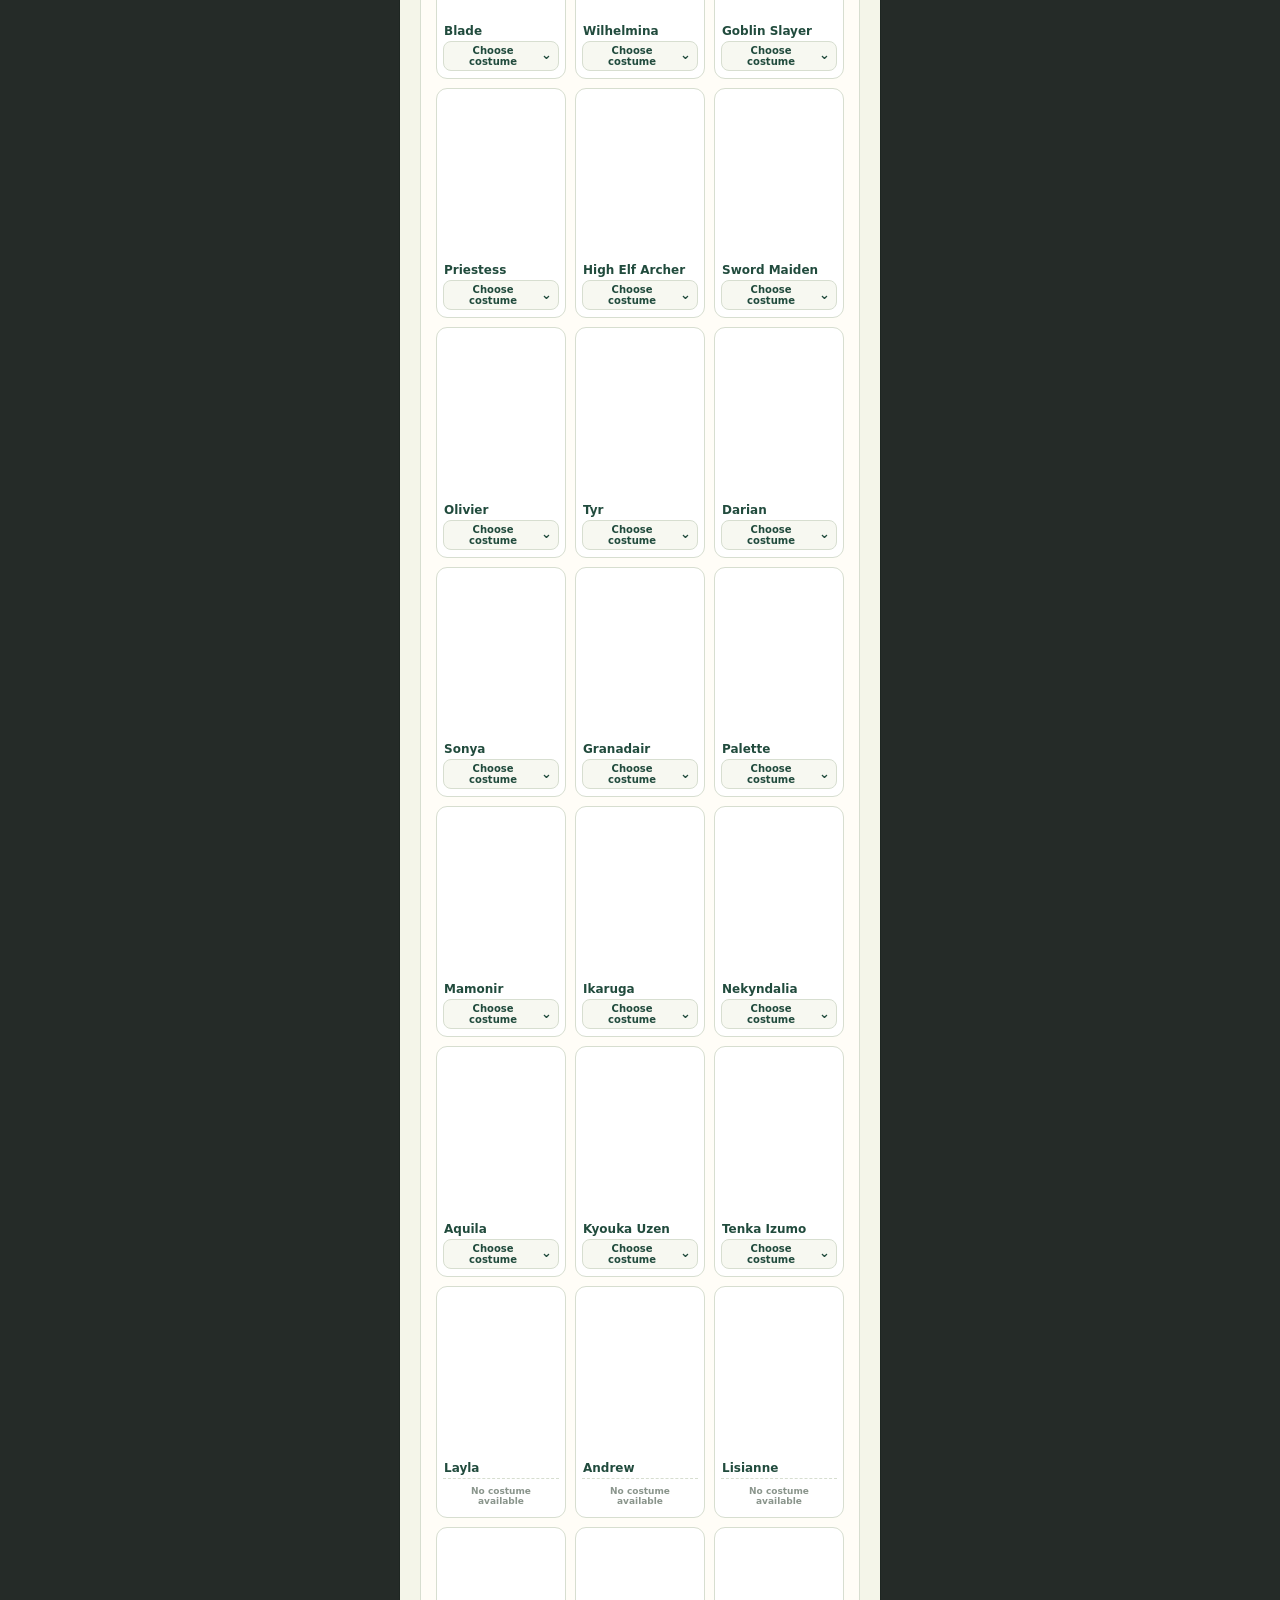
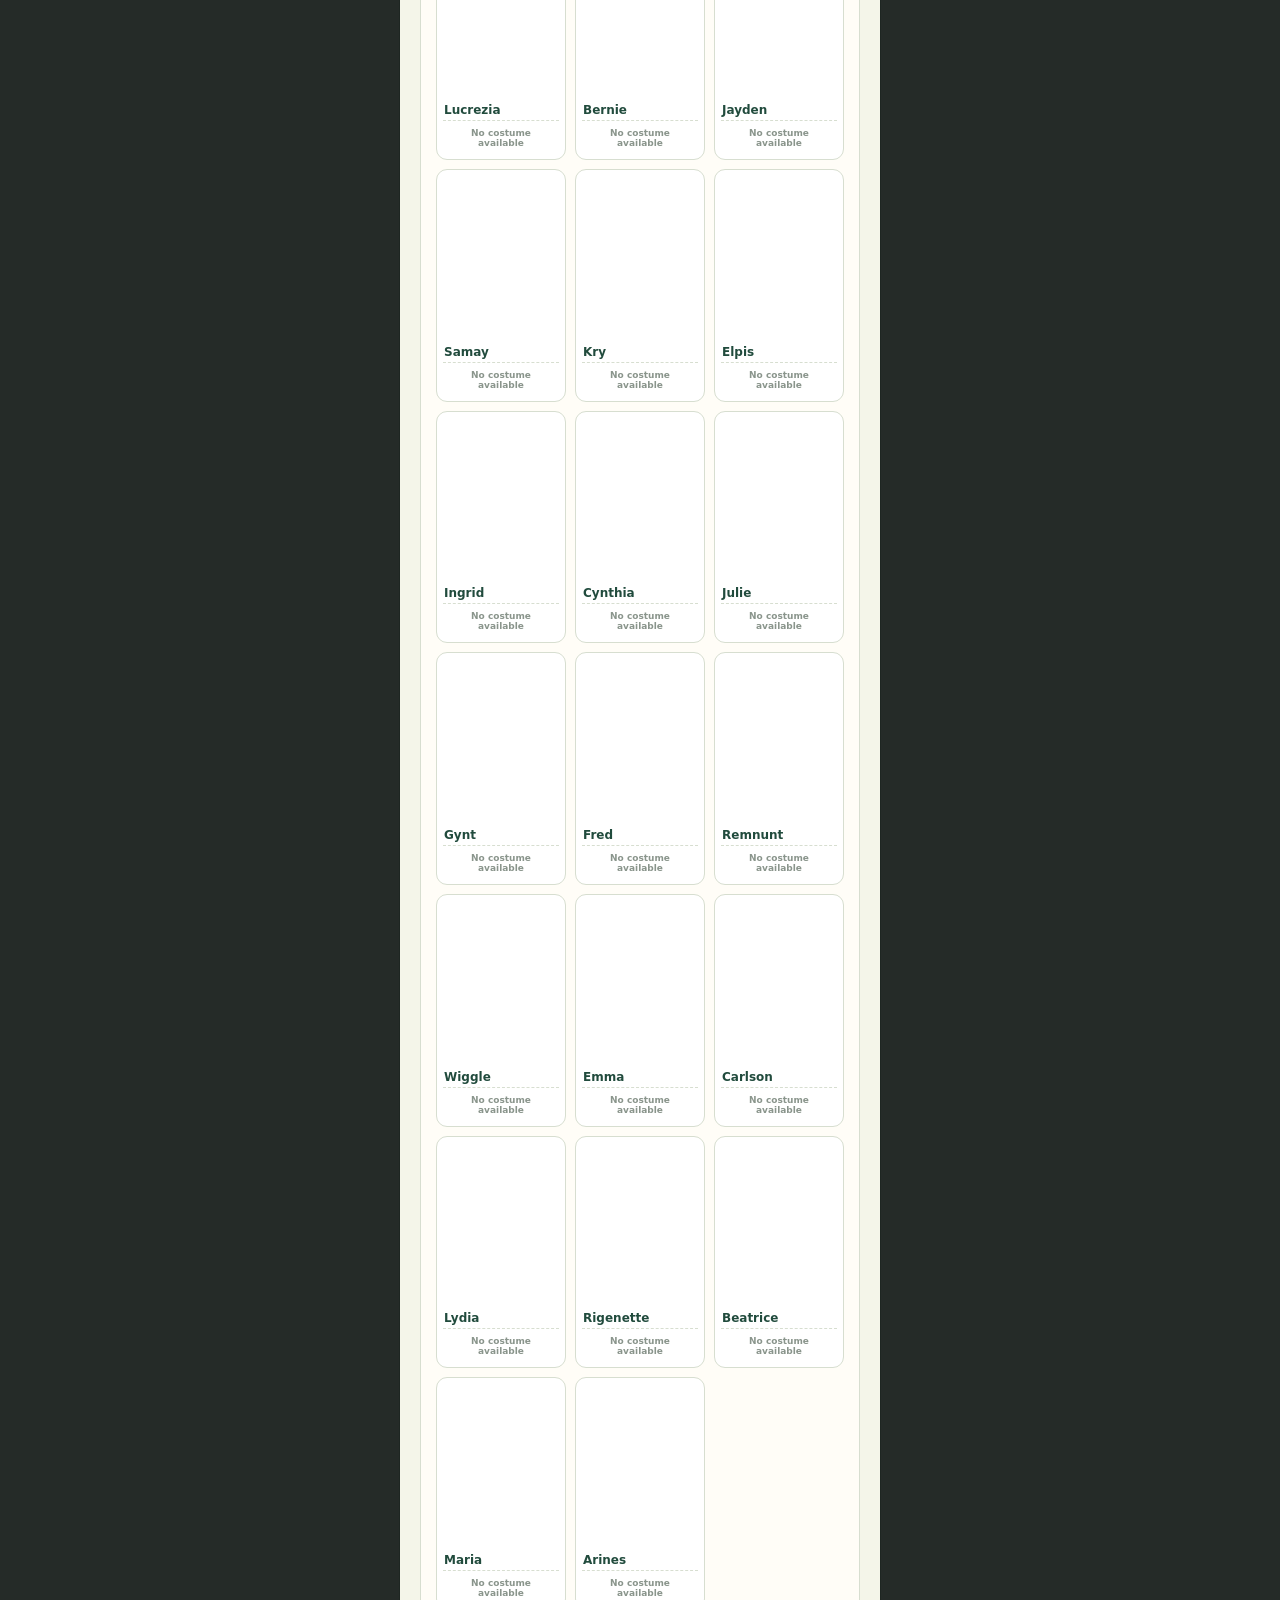
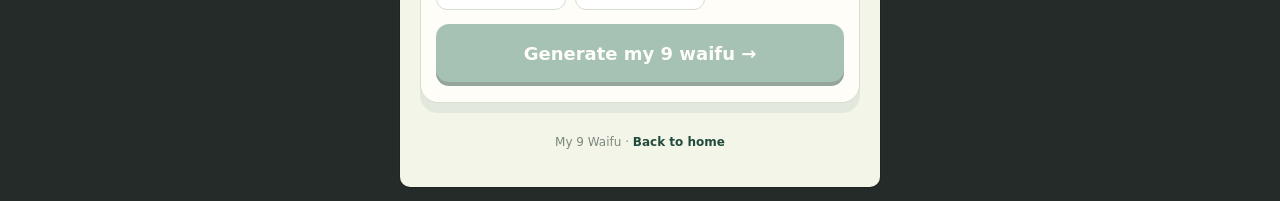
==== commit e92f7e48: "Update make.html" ====
--- a/make.html
+++ b/make.html
@@ -29,35 +29,26 @@
         </div>
         <div class="counter"><strong id="selectedCount">0</strong><span>/ 9</span></div>
       </div>
-      <div class="toolbar">
-        <label class="search-box">
-          <span>⌕</span>
-          <input id="searchInput" type="search" autocomplete="off" placeholder="Search waifu..." data-i18n-placeholder="searchPlaceholder">
-        </label>
-       
+      <div class="selection-grid" id="selectionStrip" aria-live="polite"></div>
+        <button class="element-btn active" type="button" data-element="all" aria-label="All elements" title="All elements">
+          <span class="element-icon all-icon"><svg viewBox="0 0 24 24" aria-hidden="true"><path d="M5 5h5v5H5zM14 5h5v5h-5zM5 14h5v5H5zM14 14h5v5h-5z"/></svg></span>
+        </button>
+        <button class="element-btn fire" type="button" data-element="fire" aria-label="Fire" title="Fire">
+          <span class="element-icon"><svg viewBox="0 0 24 24" aria-hidden="true"><path d="M13.8 2.8c.3 4.1-2.8 5.2-2.4 8.1.2 1.3 1.2 2.2 2.4 2.8-.2-2.4 1.4-4 2.8-5.2 1.8 2 3.1 4.2 3.1 7 0 4.5-3.2 7-7.4 7s-7.2-2.6-7.2-7c0-3.6 2.2-6.3 5.5-9.1-.2 2.2.2 3.7 1.2 4.7-.1-3.1 1.1-5.9 2-8.3z"/></svg></span>
+        </button>
+        <button class="element-btn water" type="button" data-element="water" aria-label="Water" title="Water">
+          <span class="element-icon"><svg viewBox="0 0 24 24" aria-hidden="true"><path d="M12 2.5S5.2 10.1 5.2 14.3A6.8 6.8 0 0 0 19 14.3C19 10.1 12 2.5 12 2.5z"/></svg></span>
+        </button>
+        <button class="element-btn wind" type="button" data-element="wind" aria-label="Wind" title="Wind">
+          <span class="element-icon"><svg viewBox="0 0 24 24" aria-hidden="true"><path d="M3 8.2h10.2c1.7 0 2.8-1 2.8-2.3S14.9 3.5 13.5 3.5c-1 0-1.8.5-2.2 1.3M3 12h15.2c1.7 0 2.8 1 2.8 2.3s-1.1 2.4-2.5 2.4c-1 0-1.8-.5-2.2-1.3M3 15.8h7.3"/></svg></span>
+        </button>
+        <button class="element-btn light" type="button" data-element="light" aria-label="Light" title="Light">
+          <span class="element-icon"><svg viewBox="0 0 24 24" aria-hidden="true"><path d="m12 2 1.7 6.3L20 10l-6.3 1.7L12 18l-1.7-6.3L4 10l6.3-1.7L12 2zm6.5 13.5.8 2.7 2.7.8-2.7.8-.8 2.7-.8-2.7-2.7-.8 2.7-.8.8-2.7z"/></svg></span>
+        </button>
+        <button class="element-btn dark" type="button" data-element="dark" aria-label="Dark" title="Dark">
+          <span class="element-icon"><svg viewBox="0 0 24 24" aria-hidden="true"><path d="M14.8 3.2a8.8 8.8 0 1 0 6 11.8A8.9 8.9 0 0 1 14.8 3.2z"/><path d="M8.2 7.3c2.2 1.2 3.4 3.1 3.4 5.3s-1.2 4.1-3.4 5.3c3.9.2 6.7-2.1 6.7-5.3s-2.8-5.5-6.7-5.3z"/></svg></span>
+        </button>
       </div>
-      <div class="selection-strip" id="selectionStrip" aria-live="polite"></div>
-
-       <div class="element-filter" id="elementFilter" data-value="all" aria-label="Filter by element" role="group">
-          <button class="element-btn active" type="button" data-element="all" aria-label="All elements" title="All elements">
-            <span class="element-icon all-icon"><svg viewBox="0 0 24 24" aria-hidden="true"><path d="M5 5h5v5H5zM14 5h5v5h-5zM5 14h5v5H5zM14 14h5v5h-5z"/></svg></span>
-          </button>
-          <button class="element-btn fire" type="button" data-element="fire" aria-label="Fire" title="Fire">
-            <span class="element-icon"><svg viewBox="0 0 24 24" aria-hidden="true"><path d="M13.8 2.8c.3 4.1-2.8 5.2-2.4 8.1.2 1.3 1.2 2.2 2.4 2.8-.2-2.4 1.4-4 2.8-5.2 1.8 2 3.1 4.2 3.1 7 0 4.5-3.2 7-7.4 7s-7.2-2.6-7.2-7c0-3.6 2.2-6.3 5.5-9.1-.2 2.2.2 3.7 1.2 4.7-.1-3.1 1.1-5.9 2-8.3z"/></svg></span>
-          </button>
-          <button class="element-btn water" type="button" data-element="water" aria-label="Water" title="Water">
-            <span class="element-icon"><svg viewBox="0 0 24 24" aria-hidden="true"><path d="M12 2.5S5.2 10.1 5.2 14.3A6.8 6.8 0 0 0 19 14.3C19 10.1 12 2.5 12 2.5z"/></svg></span>
-          </button>
-          <button class="element-btn wind" type="button" data-element="wind" aria-label="Wind" title="Wind">
-            <span class="element-icon"><svg viewBox="0 0 24 24" aria-hidden="true"><path d="M3 8.2h10.2c1.7 0 2.8-1 2.8-2.3S14.9 3.5 13.5 3.5c-1 0-1.8.5-2.2 1.3M3 12h15.2c1.7 0 2.8 1 2.8 2.3s-1.1 2.4-2.5 2.4c-1 0-1.8-.5-2.2-1.3M3 15.8h7.3"/></svg></span>
-          </button>
-          <button class="element-btn light" type="button" data-element="light" aria-label="Light" title="Light">
-            <span class="element-icon"><svg viewBox="0 0 24 24" aria-hidden="true"><path d="m12 2 1.7 6.3L20 10l-6.3 1.7L12 18l-1.7-6.3L4 10l6.3-1.7L12 2zm6.5 13.5.8 2.7 2.7.8-2.7.8-.8 2.7-.8-2.7-2.7-.8 2.7-.8.8-2.7z"/></svg></span>
-          </button>
-          <button class="element-btn dark" type="button" data-element="dark" aria-label="Dark" title="Dark">
-            <span class="element-icon"><svg viewBox="0 0 24 24" aria-hidden="true"><path d="M14.8 3.2a8.8 8.8 0 1 0 6 11.8A8.9 8.9 0 0 1 14.8 3.2z"/><path d="M8.2 7.3c2.2 1.2 3.4 3.1 3.4 5.3s-1.2 4.1-3.4 5.3c3.9.2 6.7-2.1 6.7-5.3s-2.8-5.5-6.7-5.3z"/></svg></span>
-          </button>
-        </div>
       <div class="character-grid" id="characterGrid"></div>
       <div class="bottom-action">
         <button id="generateBtn" class="primary-btn" disabled data-i18n="generateBtn">Generate my 9 waifu →</button>
@@ -67,6 +58,34 @@
     <footer>My 9 Waifu · <a href="./">Back to home</a></footer>
   </main>
 
+
+  <div class="modal hidden" id="characterModal" role="dialog" aria-modal="true" aria-labelledby="characterModalTitle">
+    <div class="modal-backdrop" id="characterModalBackdrop"></div>
+    <div class="modal-card character-modal-card">
+      <div class="result-head">
+        <div>
+          <p class="eyebrow small">CHARACTER</p>
+          <h2 id="characterModalTitle">Choose your waifu</h2>
+        </div>
+        <button class="close-btn" id="closeCharacterModal" aria-label="Close">×</button>
+      </div>
+      <label class="search-box character-search">
+        <span>⌕</span>
+        <input id="searchInput" type="search" autocomplete="off" placeholder="Search waifu..." data-i18n-placeholder="searchPlaceholder">
+      </label>
+      <div class="element-filter character-element-filter" id="elementFilter" data-value="all" aria-label="Filter by element" role="group">
+        <button class="element-btn active" type="button" data-element="all" aria-label="All elements" title="All elements">
+          <span class="element-icon all-icon"><svg viewBox="0 0 24 24" aria-hidden="true"><path d="M5 5h5v5H5zM14 5h5v5h-5zM5 14h5v5H5zM14 14h5v5h-5z"/></svg></span>
+        </button>
+        <button class="element-btn fire" type="button" data-element="fire" aria-label="Fire" title="Fire"><span class="element-icon"><svg viewBox="0 0 24 24" aria-hidden="true"><path d="M13.8 2.8c.3 4.1-2.8 5.2-2.4 8.1.2 1.3 1.2 2.2 2.4 2.8-.2-2.4 1.4-4 2.8-5.2 1.8 2 3.1 4.2 3.1 7 0 4.5-3.2 7-7.4 7s-7.2-2.6-7.2-7c0-3.6 2.2-6.3 5.5-9.1-.2 2.2.2 3.7 1.2 4.7-.1-3.1 1.1-5.9 2-8.3z"/></svg></span></button>
+        <button class="element-btn water" type="button" data-element="water" aria-label="Water" title="Water"><span class="element-icon"><svg viewBox="0 0 24 24" aria-hidden="true"><path d="M12 2.5S5.2 10.1 5.2 14.3A6.8 6.8 0 0 0 19 14.3C19 10.1 12 2.5 12 2.5z"/></svg></span></button>
+        <button class="element-btn wind" type="button" data-element="wind" aria-label="Wind" title="Wind"><span class="element-icon"><svg viewBox="0 0 24 24" aria-hidden="true"><path d="M3 8.2h10.2c1.7 0 2.8-1 2.8-2.3S14.9 3.5 13.5 3.5c-1 0-1.8.5-2.2 1.3M3 12h15.2c1.7 0 2.8 1 2.8 2.3s-1.1 2.4-2.5 2.4c-1 0-1.8-.5-2.2-1.3M3 15.8h7.3"/></svg></span></button>
+        <button class="element-btn light" type="button" data-element="light" aria-label="Light" title="Light"><span class="element-icon"><svg viewBox="0 0 24 24" aria-hidden="true"><path d="m12 2 1.7 6.3L20 10l-6.3 1.7L12 18l-1.7-6.3L4 10l6.3-1.7L12 2zm6.5 13.5.8 2.7 2.7.8-2.7.8-.8 2.7-.8-2.7-2.7-.8 2.7-.8.8-2.7z"/></svg></span></button>
+        <button class="element-btn dark" type="button" data-element="dark" aria-label="Dark" title="Dark"><span class="element-icon"><svg viewBox="0 0 24 24" aria-hidden="true"><path d="M14.8 3.2a8.8 8.8 0 1 0 6 11.8A8.9 8.9 0 0 1 14.8 3.2z"/><path d="M8.2 7.3c2.2 1.2 3.4 3.1 3.4 5.3s-1.2 4.1-3.4 5.3c3.9.2 6.7-2.1 6.7-5.3s-2.8-5.5-6.7-5.3z"/></svg></span></button>
+      </div>
+      <div class="character-grid" id="characterGrid"></div>
+    </div>
+  </div>
 
   <div class="modal hidden" id="costumeModal" role="dialog" aria-modal="true" aria-labelledby="costumeModalTitle">
     <div class="modal-backdrop" id="costumeModalBackdrop"></div>
--- a/assets/style.css
+++ b/assets/style.css
@@ -1,35 +1,828 @@
-:root{
-  --ink:#214b3d;--ink-2:#567064;--bg:#f4f5e9;--card:#fffdf7;--line:#d7ded0;--accent:#3c7c64;--accent-dark:#173b31;--gold:#f3d26b;--shadow:0 10px 0 rgba(32,76,61,.08);
-  font-family:Inter,ui-sans-serif,system-ui,-apple-system,BlinkMacSystemFont,"Segoe UI",sans-serif;
-}
-*{box-sizing:border-box}html{scroll-behavior:smooth}body{margin:0;background:#252b28;color:var(--ink)}button,input,select{font:inherit}.app-shell{width:min(100%,480px);min-height:100vh;margin:auto;background:var(--bg);box-shadow:0 0 0 1px #1e2622;overflow:hidden}.topbar{height:72px;border-bottom:1px solid var(--line);display:flex;align-items:center;justify-content:space-between;padding:0 20px;background:rgba(255,255,255,.2);position:sticky;top:0;z-index:20;backdrop-filter:blur(12px)}.brand{font-weight:900;font-size:20px;letter-spacing:-.5px;color:var(--ink);text-decoration:none}.language-switch{border:2px solid var(--accent-dark);border-radius:999px;padding:4px;display:flex;gap:2px;background:#fffdf7;box-shadow:2px 3px 0 var(--accent-dark)}.lang{border:0;background:transparent;color:var(--ink);font-weight:800;padding:7px 11px;border-radius:999px;cursor:pointer}.lang.active{background:var(--accent-dark);color:#fff}.hero{text-align:center;padding:40px 21px 30px}.eyebrow{font-size:14px;letter-spacing:1px;font-weight:900;color:#647461;margin:0 0 23px}.eyebrow.small{font-size:11px;letter-spacing:1.3px;margin:0 0 8px}.hero h1{font-size:45px;line-height:1.25;letter-spacing:-1.8px;margin:0 auto 22px;font-weight:950}.hero-copy{font-size:16px;line-height:1.7;color:#5b6c62;margin:0 auto 26px;max-width:410px}.primary-btn,.outline-btn,.text-btn{display:flex;align-items:center;justify-content:center;width:100%;min-height:58px;border-radius:13px;font-weight:900;cursor:pointer;text-decoration:none;transition:.18s transform,.18s opacity}.primary-btn{border:0;background:var(--accent);color:#fff;box-shadow:0 4px 0 var(--accent-dark);font-size:18px}.primary-btn:hover{transform:translateY(-1px)}.primary-btn:active{transform:translateY(2px);box-shadow:0 2px 0 var(--accent-dark)}.primary-btn:disabled,.outline-btn:disabled{opacity:.45;cursor:not-allowed;transform:none}.primary-btn span{margin-left:9px}.secondary-link{display:inline-block;margin-top:28px;color:var(--ink);font-weight:800;text-decoration:none}.preview-card,.section{margin:18px 20px 0;background:var(--card);border:1px solid var(--line);border-radius:18px;padding:15px;box-shadow:var(--shadow)}.preview-card p{text-align:center;color:#6c7b70;font-size:13px;margin:11px 0 2px}.section{padding:20px 15px;margin-top:28px}.section-heading{display:flex;align-items:flex-start;justify-content:space-between;gap:12px}.section-heading h2{font-size:24px;letter-spacing:-.6px;margin:0 0 3px}.counter{background:#eef0df;border-radius:999px;padding:7px 11px;font-weight:900;white-space:nowrap}.counter strong{font-size:18px}.counter span{color:#7a867b}.section-kicker{display:flex;justify-content:space-between;font-size:11px;font-weight:900;letter-spacing:1px;margin:2px 1px 10px}.mini-grid{display:grid;grid-template-columns:repeat(3,1fr);gap:7px}.mini-grid img{display:block;width:100%;aspect-ratio:3/4;object-fit:cover;border-radius:7px;background:#e8ebdf}.toolbar{display:grid;grid-template-columns:1fr;gap:10px;margin:17px 0 12px;align-items:start}.search-box{min-height:48px;height:48px}.element-filter{width:100%;display:grid;grid-template-columns:repeat(6,minmax(0,1fr));gap:6px;padding:5px;background:#eef1e8;border:1px solid var(--line);border-radius:13px;overflow:visible}.element-btn{width:100%;height:42px;min-width:0}.search-box{display:flex;align-items:center;gap:8px;flex:1;border:1px solid var(--line);border-radius:11px;background:#fff;padding:0 11px;color:#7a887d}.search-box input{border:0;outline:0;width:100%;height:44px;background:transparent;color:var(--ink)}select{border:1px solid var(--line);border-radius:11px;background:#fff;color:var(--ink);padding:0 8px;max-width:112px}.character-grid{display:grid;grid-template-columns:repeat(3,1fr);gap:9px}.character-card{position:relative;border:1px solid var(--line);border-radius:11px;background:#fff;overflow:hidden;cursor:pointer;min-width:0}.character-card.selected{outline:3px solid var(--accent);outline-offset:-3px}.character-card.selected:after{content:'✓';position:absolute;top:6px;right:6px;width:25px;height:25px;border-radius:50%;background:var(--accent-dark);color:#fff;display:grid;place-items:center;font-weight:900;font-size:14px}.character-card img{display:block;width:100%;aspect-ratio:3/4;object-fit:cover;background:#e8ebdf}.character-name{padding:8px 7px 9px;font-weight:800;font-size:12px;white-space:nowrap;overflow:hidden;text-overflow:ellipsis}.selection-strip{display:flex;gap:7px;overflow-x:auto;padding:2px 0 10px;scrollbar-width:none}.selection-strip::-webkit-scrollbar{display:none}.slot{flex:0 0 52px;text-align:center;cursor:pointer}.slot img{width:52px;height:66px;object-fit:cover;border-radius:8px;border:2px solid var(--line);display:block}.slot span{display:block;font-size:10px;font-weight:900;margin-top:3px;color:#6d7b70}.slot.empty{height:66px;border:1px dashed #b8c3b5;border-radius:8px;display:grid;place-items:center;color:#98a297;font-size:18px}.bottom-action{display:grid;gap:9px;margin-top:14px}.outline-btn{border:2px solid var(--accent-dark);background:#fffdf7;color:var(--ink);min-height:50px;font-size:14px}.text-btn{border:0;background:transparent;color:var(--ink);min-height:40px}.popular{padding-bottom:9px}.muted{color:#718076;font-size:13px;margin:0}.top-badge{font-size:11px;font-weight:900;background:#f1eacb;padding:5px 8px;border-radius:5px}.popular-list{margin-top:16px}.popular-row{display:grid;grid-template-columns:42px 48px 1fr auto;align-items:center;gap:9px;padding:10px 0;border-bottom:1px solid var(--line)}.popular-row:last-child{border-bottom:0}.rank{font-size:18px;font-weight:900;text-align:center;color:#65756a}.rank.top{width:34px;height:34px;border-radius:50%;display:grid;place-items:center;background:var(--gold);color:var(--ink)}.popular-row img{width:48px;height:58px;object-fit:cover;border-radius:6px}.popular-name{font-size:14px;font-weight:850;line-height:1.25}.votes{font-size:11px;color:#718076;white-space:nowrap}footer{text-align:center;color:#7b887e;font-size:12px;padding:32px 20px 38px}.modal{position:fixed;inset:0;z-index:100;display:grid;place-items:end center}.modal.hidden{display:none}.modal-backdrop{position:absolute;inset:0;background:rgba(16,29,24,.62);backdrop-filter:blur(4px)}.modal-card{position:relative;width:min(100%,480px);max-height:90vh;overflow:auto;background:var(--card);border-radius:22px 22px 0 0;padding:24px 18px 20px;box-shadow:0 -10px 40px rgba(0,0,0,.18)}.close-btn{position:absolute;right:15px;top:13px;width:36px;height:36px;border:0;border-radius:50%;background:#edf0e7;color:var(--ink);font-size:24px;cursor:pointer}.modal-card h2{margin:0 0 17px;font-size:25px}.costume-list{display:grid;grid-template-columns:repeat(3,1fr);gap:10px}.costume-option{border:1px solid var(--line);background:#fff;border-radius:10px;overflow:hidden;padding:0;cursor:pointer;text-align:left}.costume-option.active{outline:3px solid var(--accent)}.costume-option img{width:100%;aspect-ratio:3/4;object-fit:cover;display:block}.costume-option span{display:block;font-size:11px;font-weight:800;padding:7px}.result-card{max-height:96vh;padding:18px}.result-head{display:flex;justify-content:space-between;align-items:flex-start;padding-right:38px}.canvas-wrap{background:#e7eadf;border-radius:12px;overflow:hidden;margin:10px 0}.canvas-wrap canvas{display:block;width:100%;height:auto}.result-actions{display:grid;gap:8px}.center{text-align:center}.hidden{display:none!important}@media(min-width:481px){.app-shell{margin:14px auto;border-radius:10px;min-height:calc(100vh - 28px)}.topbar{position:sticky}.modal{place-items:center}.modal-card{border-radius:22px;max-height:88vh}.result-card{width:min(92vw,620px)}}
-.make-title{font-size:28px;letter-spacing:-.7px;margin:0}.make-section{margin-top:22px;min-height:calc(100vh - 150px)}footer a{color:var(--ink);font-weight:800;text-decoration:none}
+:root {
+  --ink: #214b3d;
+  --ink-2: #567064;
+  --bg: #f4f5e9;
+  --card: #fffdf7;
+  --line: #d7ded0;
+  --accent: #3c7c64;
+  --accent-dark: #173b31;
+  --gold: #f3d26b;
+  --shadow: 0 10px 0 rgba(32, 76, 61, 0.08);
+  font-family:
+    Inter,
+    ui-sans-serif,
+    system-ui,
+    -apple-system,
+    BlinkMacSystemFont,
+    "Segoe UI",
+    sans-serif;
+}
+* {
+  box-sizing: border-box;
+}
+html {
+  scroll-behavior: smooth;
+}
+body {
+  margin: 0;
+  background: #252b28;
+  color: var(--ink);
+}
+button,
+input,
+select {
+  font: inherit;
+}
+.app-shell {
+  width: min(100%, 480px);
+  min-height: 100vh;
+  margin: auto;
+  background: var(--bg);
+  box-shadow: 0 0 0 1px #1e2622;
+  overflow: hidden;
+}
+.topbar {
+  height: 72px;
+  border-bottom: 1px solid var(--line);
+  display: flex;
+  align-items: center;
+  justify-content: space-between;
+  padding: 0 20px;
+  background: rgba(255, 255, 255, 0.2);
+  position: sticky;
+  top: 0;
+  z-index: 20;
+  backdrop-filter: blur(12px);
+}
+.brand {
+  font-weight: 900;
+  font-size: 20px;
+  letter-spacing: -0.5px;
+  color: var(--ink);
+  text-decoration: none;
+}
+.language-switch {
+  border: 2px solid var(--accent-dark);
+  border-radius: 999px;
+  padding: 4px;
+  display: flex;
+  gap: 2px;
+  background: #fffdf7;
+  box-shadow: 2px 3px 0 var(--accent-dark);
+}
+.lang {
+  border: 0;
+  background: transparent;
+  color: var(--ink);
+  font-weight: 800;
+  padding: 7px 11px;
+  border-radius: 999px;
+  cursor: pointer;
+}
+.lang.active {
+  background: var(--accent-dark);
+  color: #fff;
+}
+.hero {
+  text-align: center;
+  padding: 40px 21px 30px;
+}
+.eyebrow {
+  font-size: 14px;
+  letter-spacing: 1px;
+  font-weight: 900;
+  color: #647461;
+  margin: 0 0 23px;
+}
+.eyebrow.small {
+  font-size: 11px;
+  letter-spacing: 1.3px;
+  margin: 0 0 8px;
+}
+.hero h1 {
+  font-size: 45px;
+  line-height: 1.25;
+  letter-spacing: -1.8px;
+  margin: 0 auto 22px;
+  font-weight: 950;
+}
+.hero-copy {
+  font-size: 16px;
+  line-height: 1.7;
+  color: #5b6c62;
+  margin: 0 auto 26px;
+  max-width: 410px;
+}
+.primary-btn,
+.outline-btn,
+.text-btn {
+  display: flex;
+  align-items: center;
+  justify-content: center;
+  width: 100%;
+  min-height: 58px;
+  border-radius: 13px;
+  font-weight: 900;
+  cursor: pointer;
+  text-decoration: none;
+  transition:
+    0.18s transform,
+    0.18s opacity;
+}
+.primary-btn {
+  border: 0;
+  background: var(--accent);
+  color: #fff;
+  box-shadow: 0 4px 0 var(--accent-dark);
+  font-size: 18px;
+}
+.primary-btn:hover {
+  transform: translateY(-1px);
+}
+.primary-btn:active {
+  transform: translateY(2px);
+  box-shadow: 0 2px 0 var(--accent-dark);
+}
+.primary-btn:disabled,
+.outline-btn:disabled {
+  opacity: 0.45;
+  cursor: not-allowed;
+  transform: none;
+}
+.primary-btn span {
+  margin-left: 9px;
+}
+.secondary-link {
+  display: inline-block;
+  margin-top: 28px;
+  color: var(--ink);
+  font-weight: 800;
+  text-decoration: none;
+}
+.preview-card,
+.section {
+  margin: 18px 20px 0;
+  background: var(--card);
+  border: 1px solid var(--line);
+  border-radius: 18px;
+  padding: 15px;
+  box-shadow: var(--shadow);
+}
+.preview-card p {
+  text-align: center;
+  color: #6c7b70;
+  font-size: 13px;
+  margin: 11px 0 2px;
+}
+.section {
+  padding: 20px 15px;
+  margin-top: 28px;
+}
+.section-heading {
+  display: flex;
+  align-items: flex-start;
+  justify-content: space-between;
+  gap: 12px;
+}
+.section-heading h2 {
+  font-size: 24px;
+  letter-spacing: -0.6px;
+  margin: 0 0 3px;
+}
+.counter {
+  background: #eef0df;
+  border-radius: 999px;
+  padding: 7px 11px;
+  font-weight: 900;
+  white-space: nowrap;
+}
+.counter strong {
+  font-size: 18px;
+}
+.counter span {
+  color: #7a867b;
+}
+.section-kicker {
+  display: flex;
+  justify-content: space-between;
+  font-size: 11px;
+  font-weight: 900;
+  letter-spacing: 1px;
+  margin: 2px 1px 10px;
+}
+.mini-grid {
+  display: grid;
+  grid-template-columns: repeat(3, 1fr);
+  gap: 7px;
+}
+.mini-grid img {
+  display: block;
+  width: 100%;
+  aspect-ratio: 3/4;
+  object-fit: cover;
+  border-radius: 7px;
+  background: #e8ebdf;
+}
+.toolbar {
+  display: grid;
+  grid-template-columns: 1fr;
+  gap: 10px;
+  margin: 17px 0 12px;
+  align-items: start;
+}
+.search-box {
+  min-height: 48px;
+  height: 48px;
+}
+.element-filter {
+  width: 100%;
+  display: grid;
+  grid-template-columns: repeat(6, minmax(0, 1fr));
+  gap: 6px;
+  padding: 5px;
+  background: #eef1e8;
+  border: 1px solid var(--line);
+  border-radius: 13px;
+  overflow: visible;
+  margin-bottom: 10px;
+}
+.element-btn {
+  width: 100%;
+  height: 42px;
+  min-width: 0;
+}
+.search-box {
+  display: flex;
+  align-items: center;
+  gap: 8px;
+  flex: 1;
+  border: 1px solid var(--line);
+  border-radius: 11px;
+  background: #fff;
+  padding: 0 11px;
+  color: #7a887d;
+}
+.search-box input {
+  border: 0;
+  outline: 0;
+  width: 100%;
+  height: 44px;
+  background: transparent;
+  color: var(--ink);
+}
+select {
+  border: 1px solid var(--line);
+  border-radius: 11px;
+  background: #fff;
+  color: var(--ink);
+  padding: 0 8px;
+  max-width: 112px;
+}
+.character-grid {
+  display: grid;
+  grid-template-columns: repeat(3, 1fr);
+  gap: 9px;
+  margin-top: 12px;
+}
+.character-card {
+  position: relative;
+  border: 1px solid var(--line);
+  border-radius: 11px;
+  background: #fff;
+  overflow: hidden;
+  cursor: pointer;
+  min-width: 0;
+}
+.character-card.selected {
+  outline: 3px solid var(--accent);
+  outline-offset: -3px;
+}
+.character-card.selected:after {
+  content: "✓";
+  position: absolute;
+  top: 6px;
+  right: 6px;
+  width: 25px;
+  height: 25px;
+  border-radius: 50%;
+  background: var(--accent-dark);
+  color: #fff;
+  display: grid;
+  place-items: center;
+  font-weight: 900;
+  font-size: 14px;
+}
+.character-card img {
+  display: block;
+  width: 100%;
+  aspect-ratio: 3/4;
+  object-fit: cover;
+  background: #e8ebdf;
+}
+.character-name {
+  padding: 8px 7px 9px;
+  font-weight: 800;
+  font-size: 12px;
+  white-space: nowrap;
+  overflow: hidden;
+  text-overflow: ellipsis;
+}
+.selection-strip {
+  display: flex;
+  gap: 7px;
+  overflow-x: auto;
+  padding: 2px 0 10px;
+  scrollbar-width: none;
+}
+.selection-strip::-webkit-scrollbar {
+  display: none;
+}
+.slot {
+  flex: 0 0 52px;
+  text-align: center;
+  cursor: pointer;
+}
+.slot img {
+  width: 52px;
+  height: 66px;
+  object-fit: cover;
+  border-radius: 8px;
+  border: 2px solid var(--line);
+  display: block;
+}
+.slot span {
+  display: block;
+  font-size: 10px;
+  font-weight: 900;
+  margin-top: 3px;
+  color: #6d7b70;
+}
+.slot.empty {
+  height: 66px;
+  border: 1px dashed #b8c3b5;
+  border-radius: 8px;
+  display: grid;
+  place-items: center;
+  color: #98a297;
+  font-size: 18px;
+}
+.bottom-action {
+  display: grid;
+  gap: 9px;
+  margin-top: 14px;
+}
+.outline-btn {
+  border: 2px solid var(--accent-dark);
+  background: #fffdf7;
+  color: var(--ink);
+  min-height: 50px;
+  font-size: 14px;
+}
+.text-btn {
+  border: 0;
+  background: transparent;
+  color: var(--ink);
+  min-height: 40px;
+}
+.popular {
+  padding-bottom: 9px;
+}
+.muted {
+  color: #718076;
+  font-size: 13px;
+  margin: 0;
+}
+.top-badge {
+  font-size: 11px;
+  font-weight: 900;
+  background: #f1eacb;
+  padding: 5px 8px;
+  border-radius: 5px;
+}
+.popular-list {
+  margin-top: 16px;
+}
+.popular-row {
+  display: grid;
+  grid-template-columns: 42px 48px 1fr auto;
+  align-items: center;
+  gap: 9px;
+  padding: 10px 0;
+  border-bottom: 1px solid var(--line);
+}
+.popular-row:last-child {
+  border-bottom: 0;
+}
+.rank {
+  font-size: 18px;
+  font-weight: 900;
+  text-align: center;
+  color: #65756a;
+}
+.rank.top {
+  width: 34px;
+  height: 34px;
+  border-radius: 50%;
+  display: grid;
+  place-items: center;
+  background: var(--gold);
+  color: var(--ink);
+}
+.popular-row img {
+  width: 48px;
+  height: 58px;
+  object-fit: cover;
+  border-radius: 6px;
+}
+.popular-name {
+  font-size: 14px;
+  font-weight: 850;
+  line-height: 1.25;
+}
+.votes {
+  font-size: 11px;
+  color: #718076;
+  white-space: nowrap;
+}
+footer {
+  text-align: center;
+  color: #7b887e;
+  font-size: 12px;
+  padding: 32px 20px 38px;
+}
+.modal {
+  position: fixed;
+  inset: 0;
+  z-index: 100;
+  display: grid;
+  place-items: end center;
+}
+.modal.hidden {
+  display: none;
+}
+.modal-backdrop {
+  position: absolute;
+  inset: 0;
+  background: rgba(16, 29, 24, 0.62);
+  backdrop-filter: blur(4px);
+}
+.modal-card {
+  position: relative;
+  width: min(100%, 480px);
+  max-height: 90vh;
+  overflow: auto;
+  background: var(--card);
+  border-radius: 22px 22px 0 0;
+  padding: 24px 18px 20px;
+  box-shadow: 0 -10px 40px rgba(0, 0, 0, 0.18);
+}
+.close-btn {
+  position: absolute;
+  right: 15px;
+  top: 13px;
+  width: 36px;
+  height: 36px;
+  border: 0;
+  border-radius: 50%;
+  background: #edf0e7;
+  color: var(--ink);
+  font-size: 24px;
+  cursor: pointer;
+}
+.modal-card h2 {
+  margin: 0 0 17px;
+  font-size: 25px;
+}
+.costume-list {
+  display: grid;
+  grid-template-columns: repeat(3, 1fr);
+  gap: 10px;
+}
+.costume-option {
+  border: 1px solid var(--line);
+  background: #fff;
+  border-radius: 10px;
+  overflow: hidden;
+  padding: 0;
+  cursor: pointer;
+  text-align: left;
+}
+.costume-option.active {
+  outline: 3px solid var(--accent);
+}
+.costume-option img {
+  width: 100%;
+  aspect-ratio: 3/4;
+  object-fit: cover;
+  display: block;
+}
+.costume-option span {
+  display: block;
+  font-size: 11px;
+  font-weight: 800;
+  padding: 7px;
+}
+.result-card {
+  max-height: 96vh;
+  padding: 18px;
+}
+.result-head {
+  display: flex;
+  justify-content: space-between;
+  align-items: flex-start;
+  padding-right: 38px;
+}
+.canvas-wrap {
+  background: #e7eadf;
+  border-radius: 12px;
+  overflow: hidden;
+  margin: 10px 0;
+}
+.canvas-wrap canvas {
+  display: block;
+  width: 100%;
+  height: auto;
+}
+.result-actions {
+  display: grid;
+  gap: 8px;
+}
+.center {
+  text-align: center;
+}
+.hidden {
+  display: none !important;
+}
+@media (min-width: 481px) {
+  .app-shell {
+    margin: 14px auto;
+    border-radius: 10px;
+    min-height: calc(100vh - 28px);
+  }
+  .topbar {
+    position: sticky;
+  }
+  .modal {
+    place-items: center;
+  }
+  .modal-card {
+    border-radius: 22px;
+    max-height: 88vh;
+  }
+  .result-card {
+    width: min(92vw, 620px);
+  }
+}
+.make-title {
+  font-size: 28px;
+  letter-spacing: -0.7px;
+  margin: 0;
+}
+.make-section {
+  margin-top: 22px;
+  min-height: calc(100vh - 150px);
+}
+footer a {
+  color: var(--ink);
+  font-weight: 800;
+  text-decoration: none;
+}
 
 /* Inline costume picker: stays directly under each character image. */
-.character-card{cursor:default;overflow:visible;padding-bottom:7px}
-.character-main{display:block;width:100%;padding:0;border:0;background:transparent;color:inherit;text-align:left;cursor:pointer}
-.character-main img{border-radius:10px 10px 0 0}
-.character-card.selected .character-main{background:#f5f7ee}
-.character-card.selected .character-main .character-name{color:var(--accent-dark)}
-.costume-trigger{display:flex;align-items:center;justify-content:center;gap:5px;width:calc(100% - 12px);margin:2px 6px 0;min-height:30px;border:1px solid var(--line);border-radius:8px;background:#f7f8f1;color:var(--ink);font-size:10px;font-weight:900;cursor:pointer}
-.costume-trigger span{font-size:13px;line-height:1;transform:translateY(-1px)}
-.inline-costumes{display:grid;grid-template-columns:repeat(2,1fr);gap:5px;padding:7px 6px 0}
-.costume-option-inline{min-width:0;border:1px solid var(--line);border-radius:7px;background:#fff;padding:0;overflow:hidden;cursor:pointer;text-align:left}
-.costume-option-inline.active{outline:2px solid var(--accent);outline-offset:-2px}
-.costume-option-inline img{display:block;width:100%;aspect-ratio:3/4;object-fit:cover;background:#e8ebdf}
-.costume-option-inline span{display:block;padding:4px 4px 5px;font-size:9px;font-weight:800;line-height:1.15;white-space:nowrap;overflow:hidden;text-overflow:ellipsis}
-.no-costume{margin:2px 6px 0;padding:7px 5px 4px;text-align:center;color:#8a958c;font-size:9px;font-weight:800;border-top:1px dashed var(--line)}
-.character-card.selected:after{z-index:5;pointer-events:none}
-@media(max-width:360px){.character-grid{gap:7px}.inline-costumes{grid-template-columns:1fr}.costume-option-inline span{font-size:8px}}
-\n\n/* Costume picker modal: character cards stay compact; costumes open in a popup. */\nbody.modal-open{overflow:hidden}\n.costume-modal-card{width:min(92vw,460px);max-height:88vh;padding:20px 16px 18px}\n.costume-modal-card .result-head{margin-bottom:14px}\n.costume-modal-card h2{font-size:21px;margin:0}\n.costume-list{grid-template-columns:repeat(3,1fr);gap:9px}\n.costume-option{transition:transform .12s ease,outline-color .12s ease}\n.costume-option:active{transform:scale(.98)}\n.costume-option.active{outline:3px solid var(--accent);outline-offset:-3px}\n@media(max-width:360px){.costume-list{grid-template-columns:repeat(2,1fr)}}\n
+.character-card {
+  cursor: default;
+  overflow: visible;
+  padding-bottom: 7px;
+}
+.character-main {
+  display: block;
+  width: 100%;
+  padding: 0;
+  border: 0;
+  background: transparent;
+  color: inherit;
+  text-align: left;
+  cursor: pointer;
+}
+.character-main img {
+  border-radius: 10px 10px 0 0;
+}
+.character-card.selected .character-main {
+  background: #f5f7ee;
+}
+.character-card.selected .character-main .character-name {
+  color: var(--accent-dark);
+}
+.costume-trigger {
+  display: flex;
+  align-items: center;
+  justify-content: center;
+  gap: 5px;
+  width: calc(100% - 12px);
+  margin: 2px 6px 0;
+  min-height: 30px;
+  border: 1px solid var(--line);
+  border-radius: 8px;
+  background: #f7f8f1;
+  color: var(--ink);
+  font-size: 10px;
+  font-weight: 900;
+  cursor: pointer;
+}
+.costume-trigger span {
+  font-size: 13px;
+  line-height: 1;
+  transform: translateY(-1px);
+}
+.inline-costumes {
+  display: grid;
+  grid-template-columns: repeat(2, 1fr);
+  gap: 5px;
+  padding: 7px 6px 0;
+}
+.costume-option-inline {
+  min-width: 0;
+  border: 1px solid var(--line);
+  border-radius: 7px;
+  background: #fff;
+  padding: 0;
+  overflow: hidden;
+  cursor: pointer;
+  text-align: left;
+}
+.costume-option-inline.active {
+  outline: 2px solid var(--accent);
+  outline-offset: -2px;
+}
+.costume-option-inline img {
+  display: block;
+  width: 100%;
+  aspect-ratio: 3/4;
+  object-fit: cover;
+  background: #e8ebdf;
+}
+.costume-option-inline span {
+  display: block;
+  padding: 4px 4px 5px;
+  font-size: 9px;
+  font-weight: 800;
+  line-height: 1.15;
+  white-space: nowrap;
+  overflow: hidden;
+  text-overflow: ellipsis;
+}
+.no-costume {
+  margin: 2px 6px 0;
+  padding: 7px 5px 4px;
+  text-align: center;
+  color: #8a958c;
+  font-size: 9px;
+  font-weight: 800;
+  border-top: 1px dashed var(--line);
+}
+.character-card.selected:after {
+  z-index: 5;
+  pointer-events: none;
+}
+@media (max-width: 360px) {
+  .character-grid {
+    gap: 7px;
+  }
+  .inline-costumes {
+    grid-template-columns: 1fr;
+  }
+  .costume-option-inline span {
+    font-size: 8px;
+  }
+}
+\n\n/* Costume picker modal: character cards stay compact; costumes open in a popup. */\nbody.modal-open {
+  overflow: hidden;
+}
+\n.costume-modal-card {
+  width: min(92vw, 460px);
+  max-height: 88vh;
+  padding: 20px 16px 18px;
+}
+\n.costume-modal-card .result-head {
+  margin-bottom: 14px;
+}
+\n.costume-modal-card h2 {
+  font-size: 21px;
+  margin: 0;
+}
+\n.costume-list {
+  grid-template-columns: repeat(3, 1fr);
+  gap: 9px;
+}
+\n.costume-option {
+  transition:
+    transform 0.12s ease,
+    outline-color 0.12s ease;
+}
+\n.costume-option:active {
+  transform: scale(0.98);
+}
+\n.costume-option.active {
+  outline: 3px solid var(--accent);
+  outline-offset: -3px;
+}
+\n@media(max-width:360px) {
+  .costume-list {
+    grid-template-columns: repeat(2, 1fr);
+  }
+}
+\n
 /* Element filter buttons */
-.element-filter{display:flex;gap:6px;flex:0 0 auto;overflow-x:auto;padding:1px 1px 3px;scrollbar-width:none}
-.element-filter::-webkit-scrollbar{display:none}
-{position:relative;flex:0 0 48px;width:48px;height:44px;border:1px solid #d7ded0;border-radius:9px;background:#fffdf7;display:grid;place-items:center;padding:0;cursor:pointer;box-shadow:inset 0 -2px 0 rgba(0,0,0,.14);transition:.15s transform,.15s border-color,.15s box-shadow}
-:active{transform:scale(.96)}
-.active{border:2px solid var(--accent);box-shadow:0 0 0 2px rgba(60,124,100,.15),inset 0 -2px 0 rgba(0,0,0,.14)}
-.element-icon{display:grid;place-items:center;width:28px;height:28px}
-.element-icon svg{width:27px;height:27px;display:block;fill:currentColor;stroke:currentColor;stroke-width:1.5;stroke-linecap:round;stroke-linejoin:round}
-.element-btn.fire{color:#ef4039}.element-btn.water{color:#3aa9e8}.element-btn.wind{color:#43cf92}.element-btn.light{color:#f2d35e}.element-btn.dark{color:#bd71e8}.element-btn.all-icon{color:#dbe4dc}
-.element-btn.fire .element-icon svg,.element-btn.light .element-icon svg{stroke-width:1.1}
-@media(max-width:420px){.element-filter{gap:5px;padding:4px}.element-btn{height:42px}.element-icon{width:26px;height:26px}.element-icon svg{width:25px;height:25px}}
+.element-filter {
+  display: flex;
+  gap: 6px;
+  flex: 0 0 auto;
+  overflow-x: auto;
+  padding: 1px 1px 3px;
+  scrollbar-width: none;
+}
+.element-filter::-webkit-scrollbar {
+  display: none;
+}
+.element-btn {
+  position: relative;
+  flex: 0 0 48px;
+  width: 48px;
+  height: 44px;
+  border: 1px solid #d7ded0;
+  border-radius: 9px;
+  background: #fffdf7;
+  display: grid;
+  place-items: center;
+  padding: 0;
+  cursor: pointer;
+  box-shadow: inset 0 -2px 0 rgba(0, 0, 0, 0.14);
+  transition:
+    0.15s transform,
+    0.15s border-color,
+    0.15s box-shadow;
+}
+.element-btn:active {
+  transform: scale(0.96);
+}
+.element-btn.active {
+  border: 2px solid var(--accent);
+  box-shadow:
+    0 0 0 2px rgba(60, 124, 100, 0.15),
+    inset 0 -2px 0 rgba(0, 0, 0, 0.14);
+}
+.element-icon {
+  display: grid;
+  place-items: center;
+  width: 28px;
+  height: 28px;
+}
+.element-icon svg {
+  width: 27px;
+  height: 27px;
+  display: block;
+  fill: currentColor;
+  stroke: currentColor;
+  stroke-width: 1.5;
+  stroke-linecap: round;
+  stroke-linejoin: round;
+}
+.element-btn.fire {
+  color: #ef4039;
+}
+.element-btn.water {
+  color: #3aa9e8;
+}
+.element-btn.wind {
+  color: #43cf92;
+}
+.element-btn.light {
+  color: #f2d35e;
+}
+.element-btn.dark {
+  color: #bd71e8;
+}
+.element-btn.all-icon {
+  color: #dbe4dc;
+}
+.element-btn.fire .element-icon svg,
+.element-btn.light .element-icon svg {
+  stroke-width: 1.1;
+}
+@media (max-width: 420px) {
+  .element-filter {
+    gap: 5px;
+    padding: 4px;
+  }
+  .element-btn {
+    height: 42px;
+  }
+  .element-icon {
+    width: 26px;
+    height: 26px;
+  }
+  .element-icon svg {
+    width: 25px;
+    height: 25px;
+  }
+}
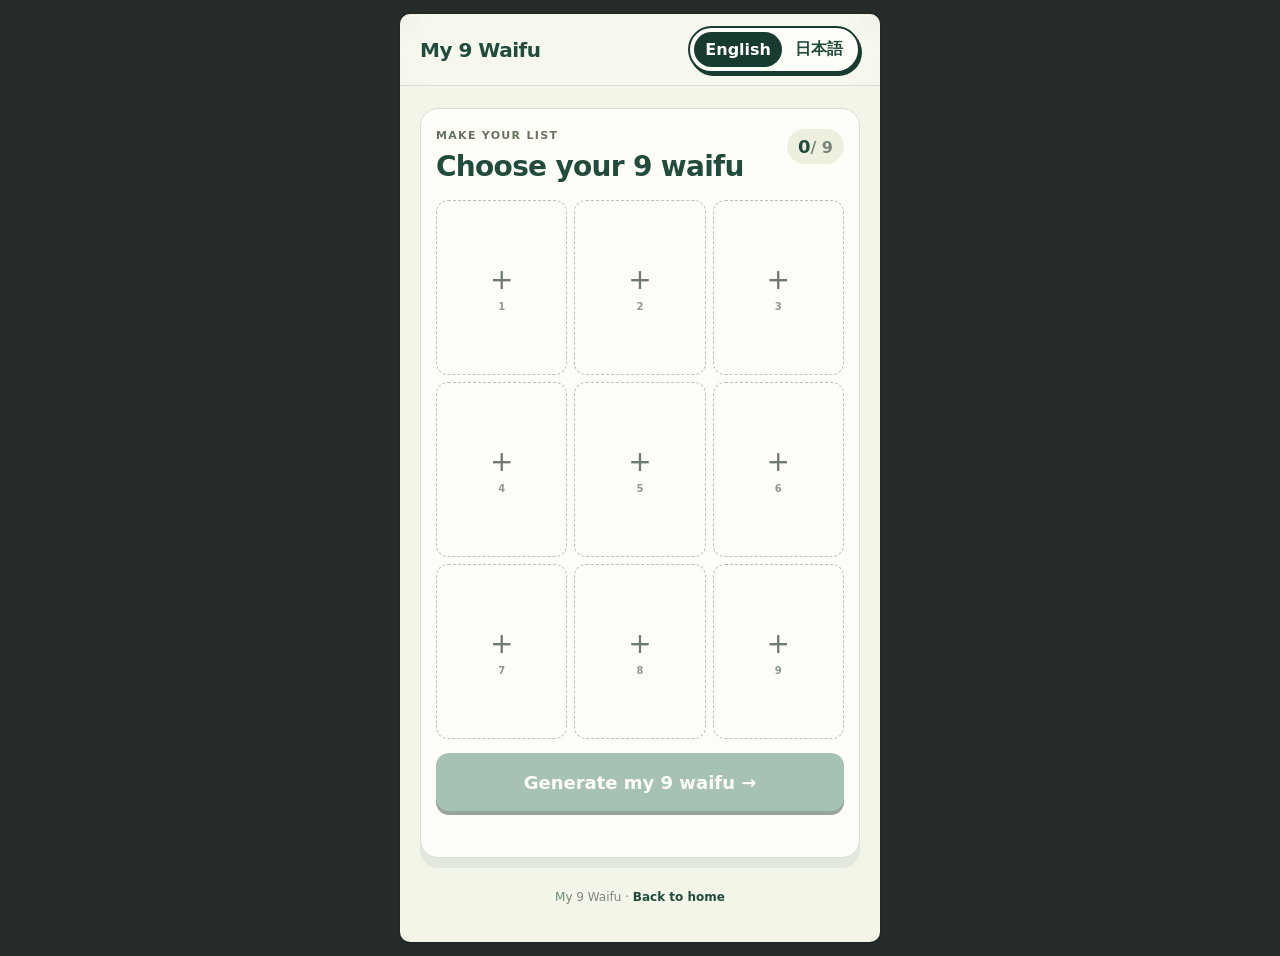
==== commit 6b5ec023: "Update make.html" ====
--- a/make.html
+++ b/make.html
@@ -30,26 +30,6 @@
         <div class="counter"><strong id="selectedCount">0</strong><span>/ 9</span></div>
       </div>
       <div class="selection-grid" id="selectionStrip" aria-live="polite"></div>
-        <button class="element-btn active" type="button" data-element="all" aria-label="All elements" title="All elements">
-          <span class="element-icon all-icon"><svg viewBox="0 0 24 24" aria-hidden="true"><path d="M5 5h5v5H5zM14 5h5v5h-5zM5 14h5v5H5zM14 14h5v5h-5z"/></svg></span>
-        </button>
-        <button class="element-btn fire" type="button" data-element="fire" aria-label="Fire" title="Fire">
-          <span class="element-icon"><svg viewBox="0 0 24 24" aria-hidden="true"><path d="M13.8 2.8c.3 4.1-2.8 5.2-2.4 8.1.2 1.3 1.2 2.2 2.4 2.8-.2-2.4 1.4-4 2.8-5.2 1.8 2 3.1 4.2 3.1 7 0 4.5-3.2 7-7.4 7s-7.2-2.6-7.2-7c0-3.6 2.2-6.3 5.5-9.1-.2 2.2.2 3.7 1.2 4.7-.1-3.1 1.1-5.9 2-8.3z"/></svg></span>
-        </button>
-        <button class="element-btn water" type="button" data-element="water" aria-label="Water" title="Water">
-          <span class="element-icon"><svg viewBox="0 0 24 24" aria-hidden="true"><path d="M12 2.5S5.2 10.1 5.2 14.3A6.8 6.8 0 0 0 19 14.3C19 10.1 12 2.5 12 2.5z"/></svg></span>
-        </button>
-        <button class="element-btn wind" type="button" data-element="wind" aria-label="Wind" title="Wind">
-          <span class="element-icon"><svg viewBox="0 0 24 24" aria-hidden="true"><path d="M3 8.2h10.2c1.7 0 2.8-1 2.8-2.3S14.9 3.5 13.5 3.5c-1 0-1.8.5-2.2 1.3M3 12h15.2c1.7 0 2.8 1 2.8 2.3s-1.1 2.4-2.5 2.4c-1 0-1.8-.5-2.2-1.3M3 15.8h7.3"/></svg></span>
-        </button>
-        <button class="element-btn light" type="button" data-element="light" aria-label="Light" title="Light">
-          <span class="element-icon"><svg viewBox="0 0 24 24" aria-hidden="true"><path d="m12 2 1.7 6.3L20 10l-6.3 1.7L12 18l-1.7-6.3L4 10l6.3-1.7L12 2zm6.5 13.5.8 2.7 2.7.8-2.7.8-.8 2.7-.8-2.7-2.7-.8 2.7-.8.8-2.7z"/></svg></span>
-        </button>
-        <button class="element-btn dark" type="button" data-element="dark" aria-label="Dark" title="Dark">
-          <span class="element-icon"><svg viewBox="0 0 24 24" aria-hidden="true"><path d="M14.8 3.2a8.8 8.8 0 1 0 6 11.8A8.9 8.9 0 0 1 14.8 3.2z"/><path d="M8.2 7.3c2.2 1.2 3.4 3.1 3.4 5.3s-1.2 4.1-3.4 5.3c3.9.2 6.7-2.1 6.7-5.3s-2.8-5.5-6.7-5.3z"/></svg></span>
-        </button>
-      </div>
-      <div class="character-grid" id="characterGrid"></div>
       <div class="bottom-action">
         <button id="generateBtn" class="primary-btn" disabled data-i18n="generateBtn">Generate my 9 waifu →</button>
       </div>
--- a/assets/style.css
+++ b/assets/style.css
@@ -826,3 +826,150 @@
     height: 25px;
   }
 }
+
+/* === 3x3 character selection layout === */
+.selection-grid {
+  display: grid;
+  grid-template-columns: repeat(3, minmax(0, 1fr));
+  gap: 7px;
+  margin: 17px 0 14px;
+}
+
+.selection-grid .slot {
+  width: 100%;
+  min-width: 0;
+  height: auto;
+  aspect-ratio: 3 / 4;
+  padding: 0;
+  border: 1px dashed #b8c3b5;
+  border-radius: 12px;
+  background: #fffdf7;
+  display: flex;
+  flex-direction: column;
+  align-items: center;
+  justify-content: center;
+  color: #98a297;
+  cursor: pointer;
+  overflow: hidden;
+  transition: transform .12s ease, border-color .12s ease, box-shadow .12s ease;
+}
+
+.selection-grid .slot:active {
+  transform: scale(.98);
+}
+
+.selection-grid .slot.empty span {
+  font-size: 28px;
+  line-height: 1;
+  font-weight: 400;
+}
+
+.selection-grid .slot.empty small {
+  margin-top: 7px;
+  font-size: 10px;
+  font-weight: 800;
+  color: #8d9a90;
+}
+
+.selection-grid .slot.filled {
+  border-style: solid;
+  border-color: var(--line);
+  background: #fff;
+  position: relative;
+}
+
+.selection-grid .slot.filled img {
+  width: 100%;
+  height: 100%;
+  object-fit: cover;
+  display: block;
+}
+
+.selection-grid .slot.filled span {
+  position: absolute;
+  left: 6px;
+  bottom: 6px;
+  min-width: 22px;
+  padding: 3px 6px;
+  border-radius: 999px;
+  background: rgba(23,59,49,.86);
+  color: #fff;
+  font-size: 10px;
+  font-weight: 900;
+}
+
+/* === Character chooser popup === */
+.character-modal-card {
+  width: min(94vw, 460px);
+  max-height: 90vh;
+  padding: 20px 16px 18px;
+  border-radius: 22px;
+}
+
+.character-modal-card .result-head {
+  margin-bottom: 14px;
+}
+
+.character-modal-card h2 {
+  font-size: 22px;
+  margin: 0;
+}
+
+.character-search {
+  margin-bottom: 10px;
+}
+
+.character-element-filter {
+  margin-bottom: 12px;
+  padding: 4px;
+}
+
+.character-modal-card .character-grid {
+  margin-top: 0;
+  padding-right: 1px;
+  max-height: 55vh;
+  overflow-y: auto;
+}
+
+.character-modal-card .character-card {
+  overflow: hidden;
+  padding-bottom: 0;
+}
+
+.character-modal-card .character-main {
+  width: 100%;
+}
+
+.character-modal-card .character-main img {
+  border-radius: 10px 10px 0 0;
+}
+
+.character-modal-card .costume-trigger {
+  margin: 0 6px 6px;
+  width: calc(100% - 12px);
+}
+
+.character-modal-card .no-costume {
+  margin: 0 6px 6px;
+}
+
+@media (max-width: 360px) {
+  .selection-grid {
+    gap: 6px;
+  }
+
+  .character-modal-card {
+    width: 96vw;
+    padding-left: 12px;
+    padding-right: 12px;
+  }
+}
+
+/* Character chooser is a centered popup on mobile too. */
+#characterModal {
+  place-items: center;
+}
+
+#characterModal .modal-backdrop {
+  cursor: pointer;
+}
